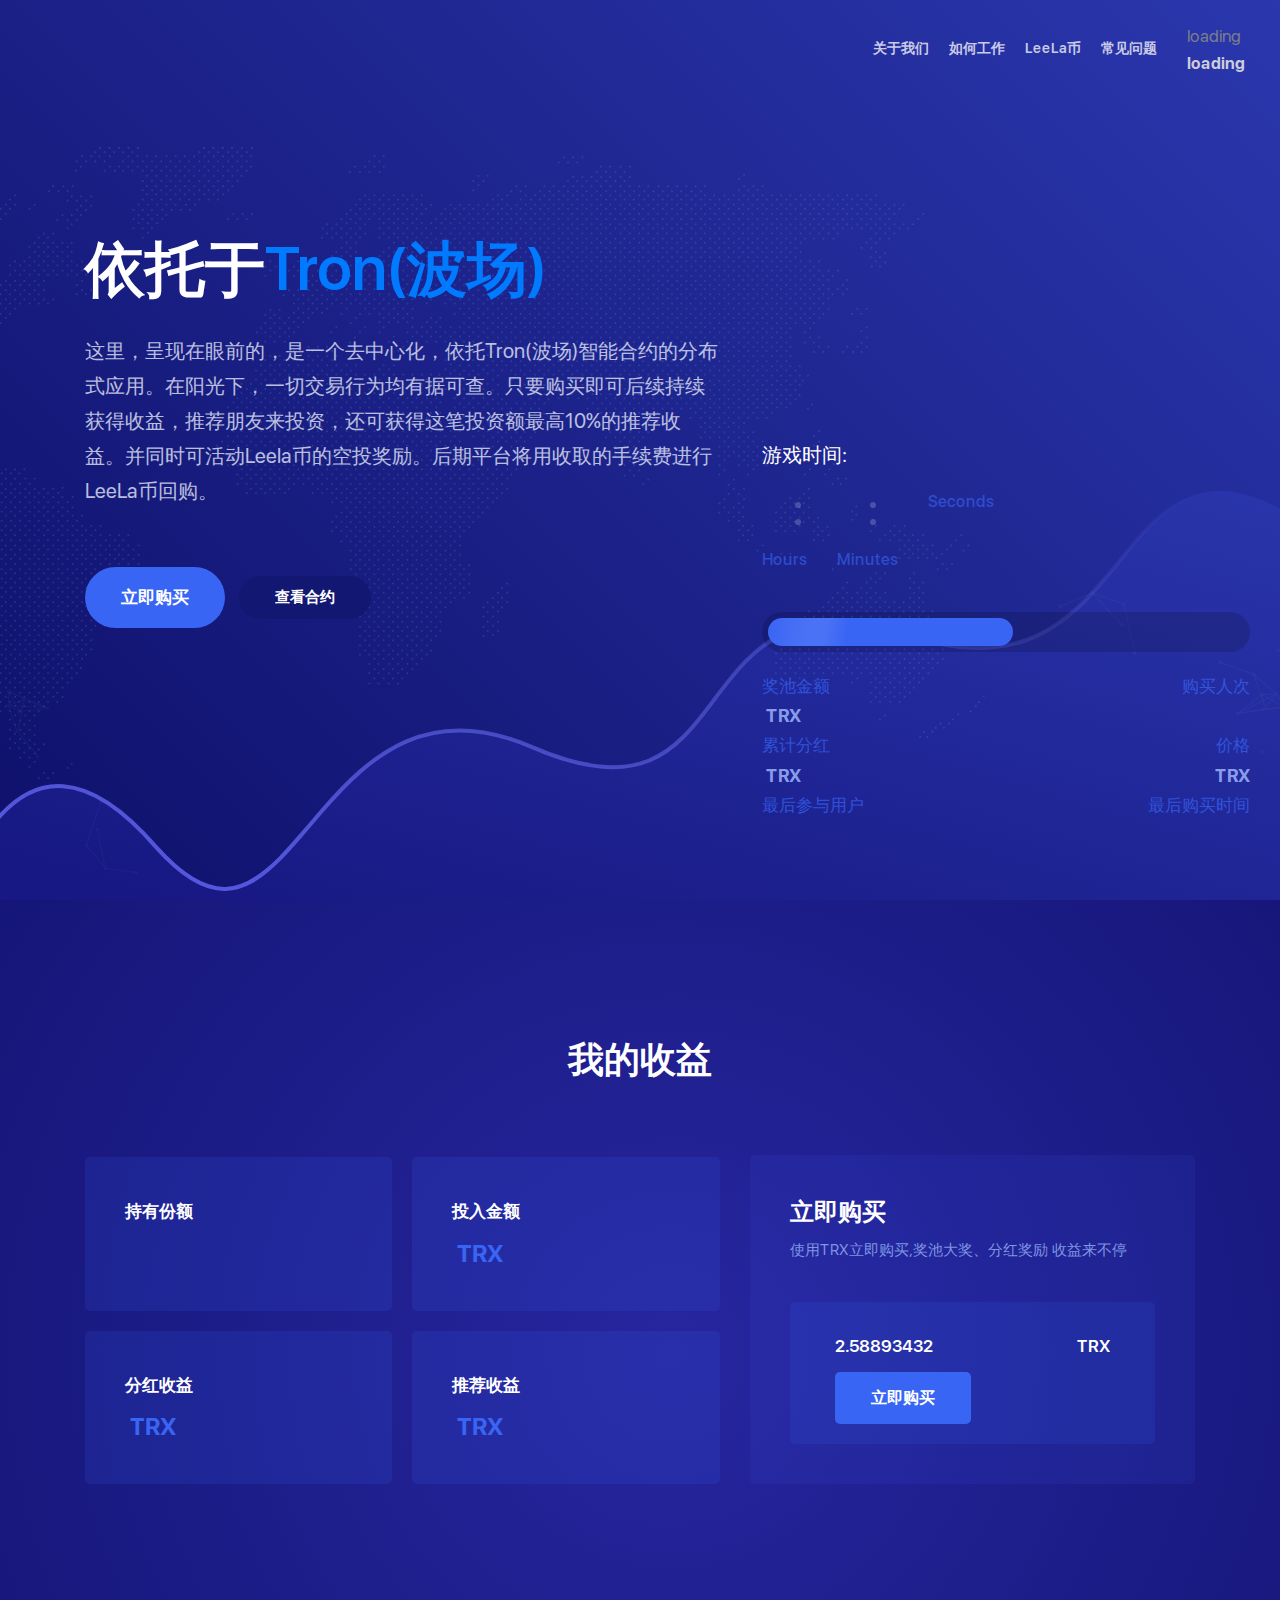
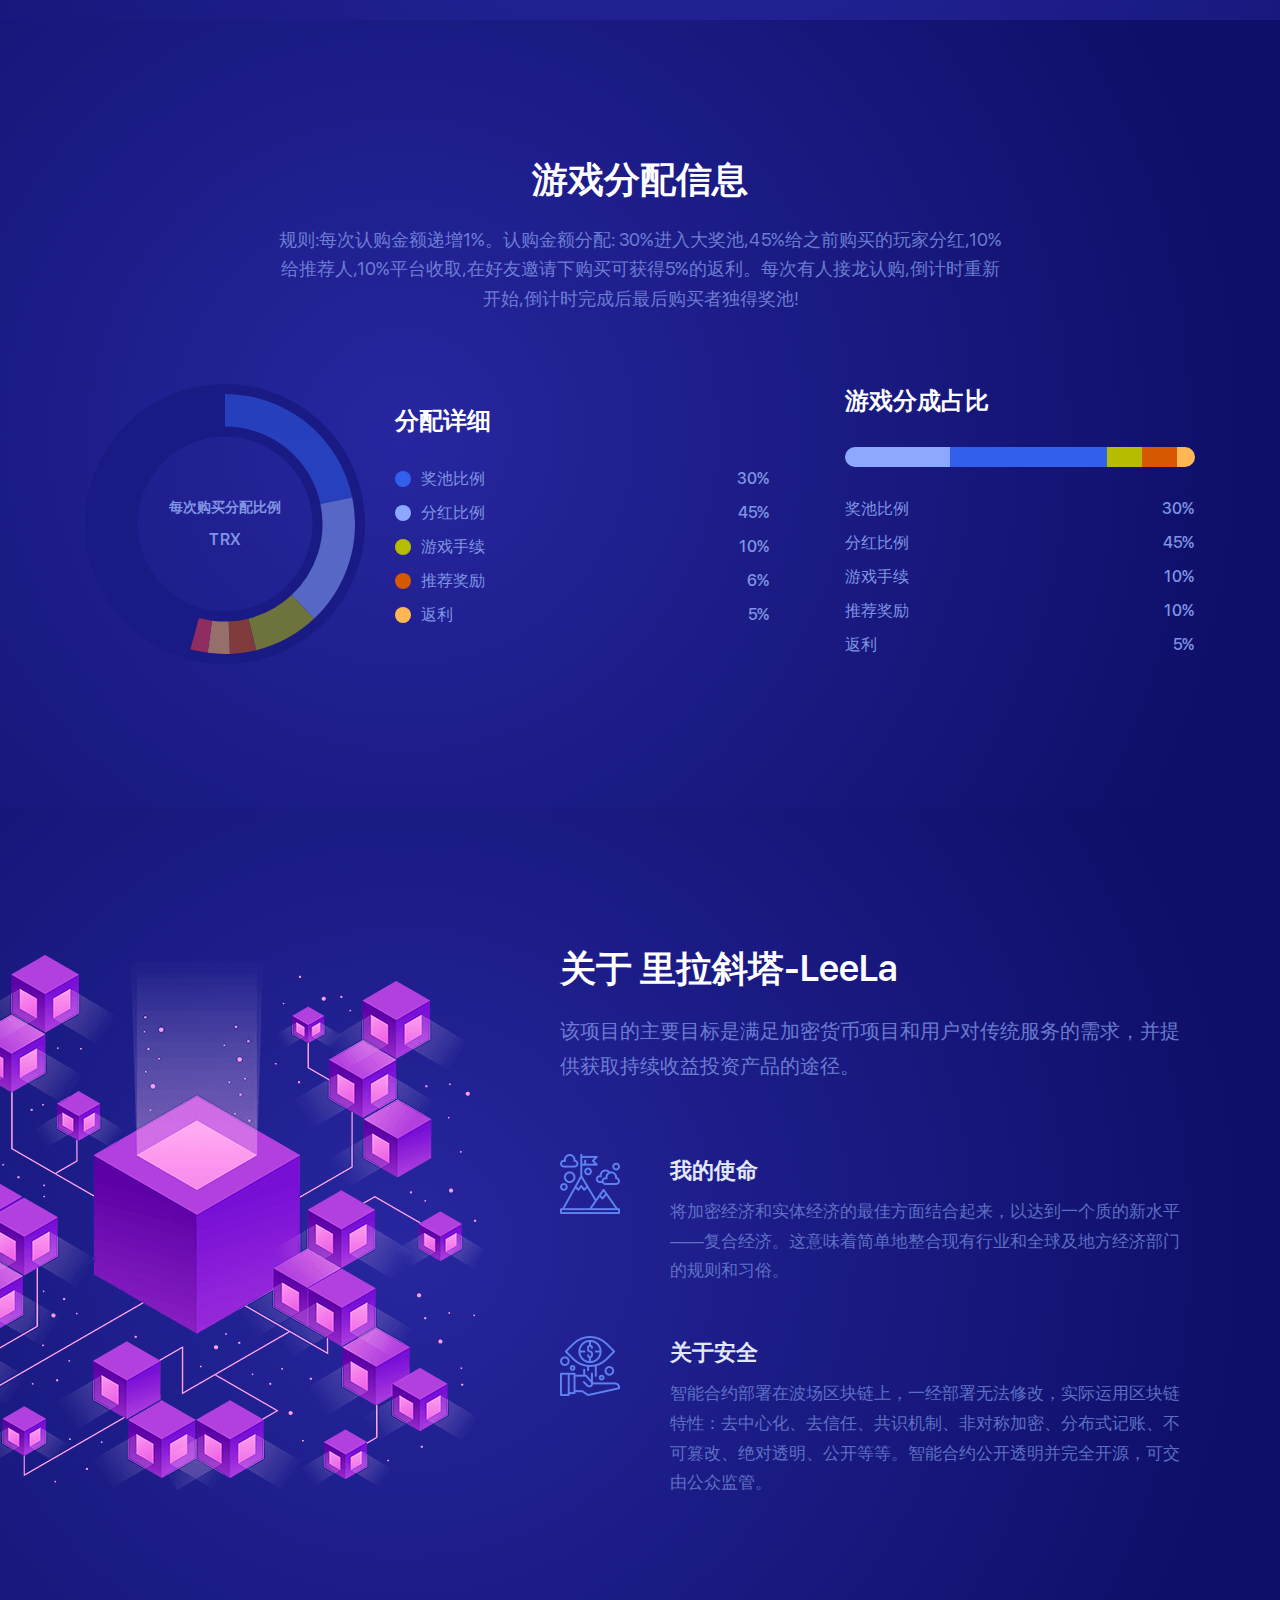
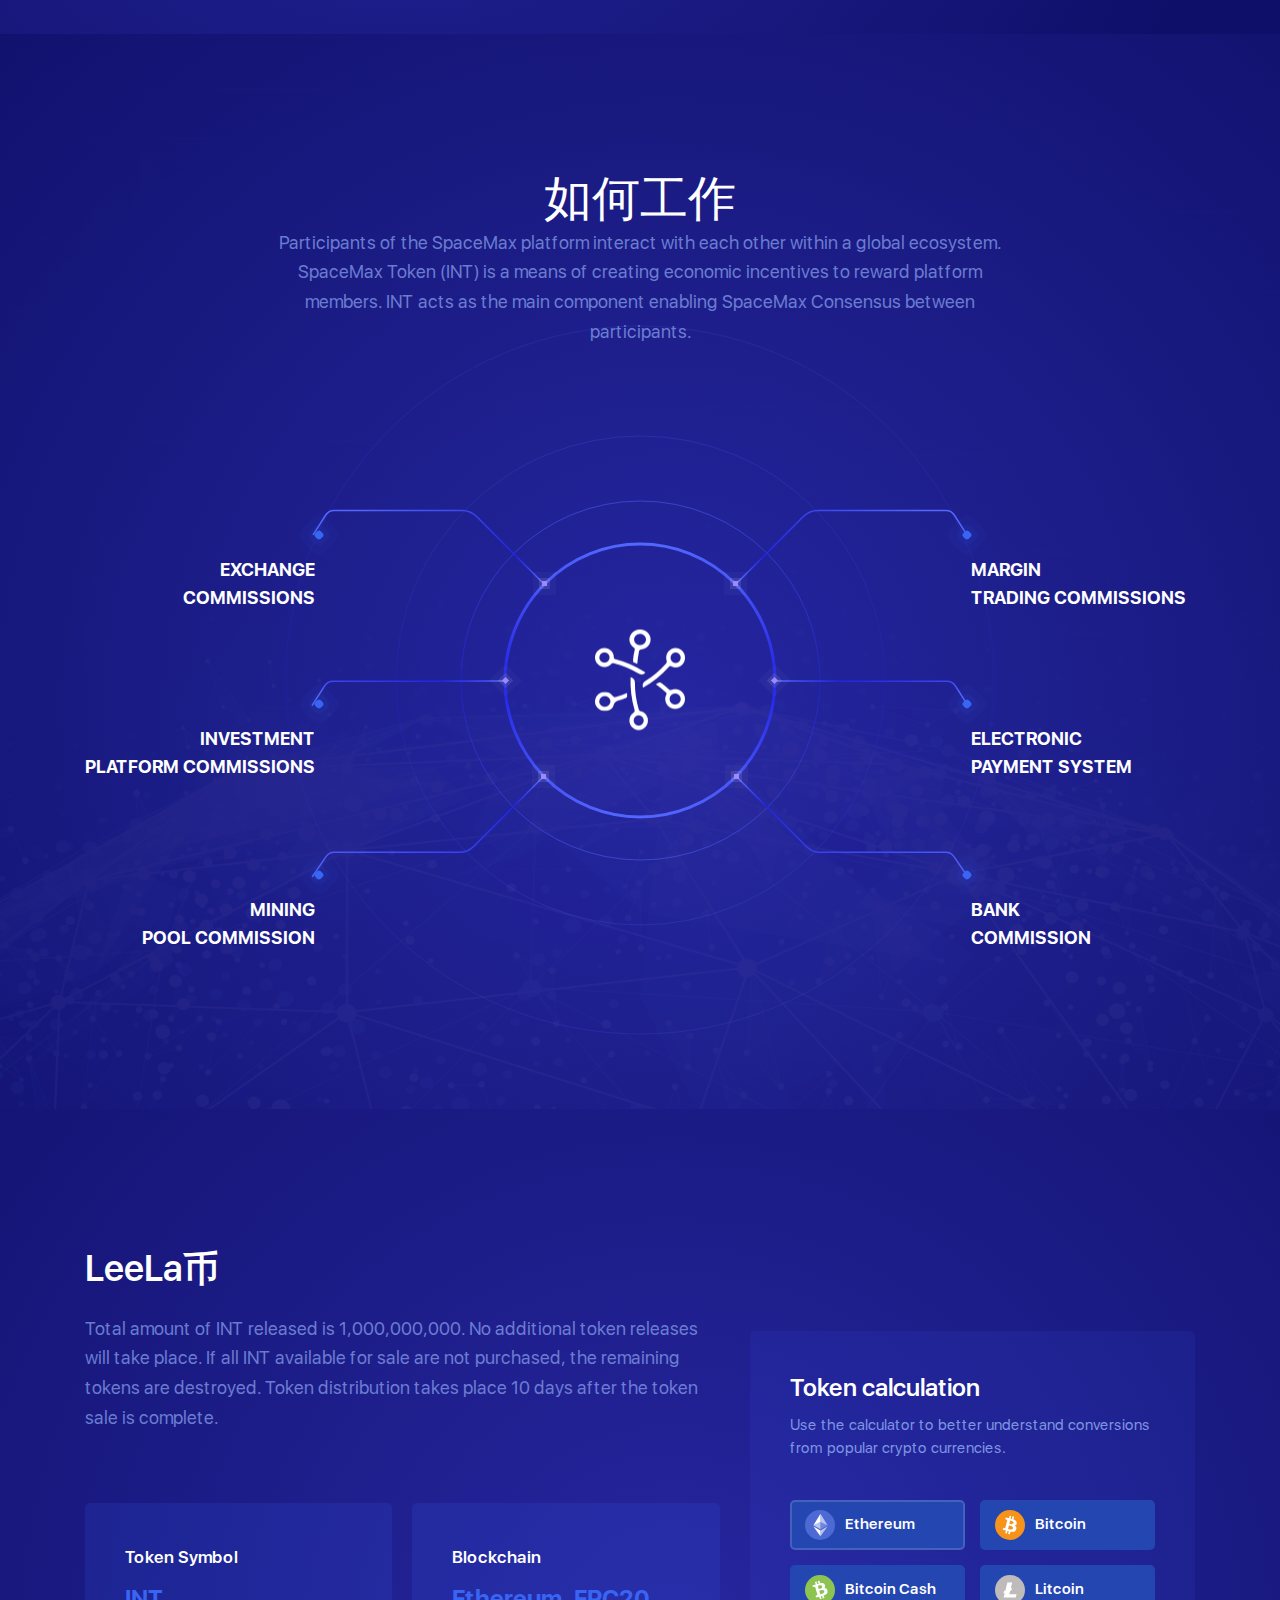
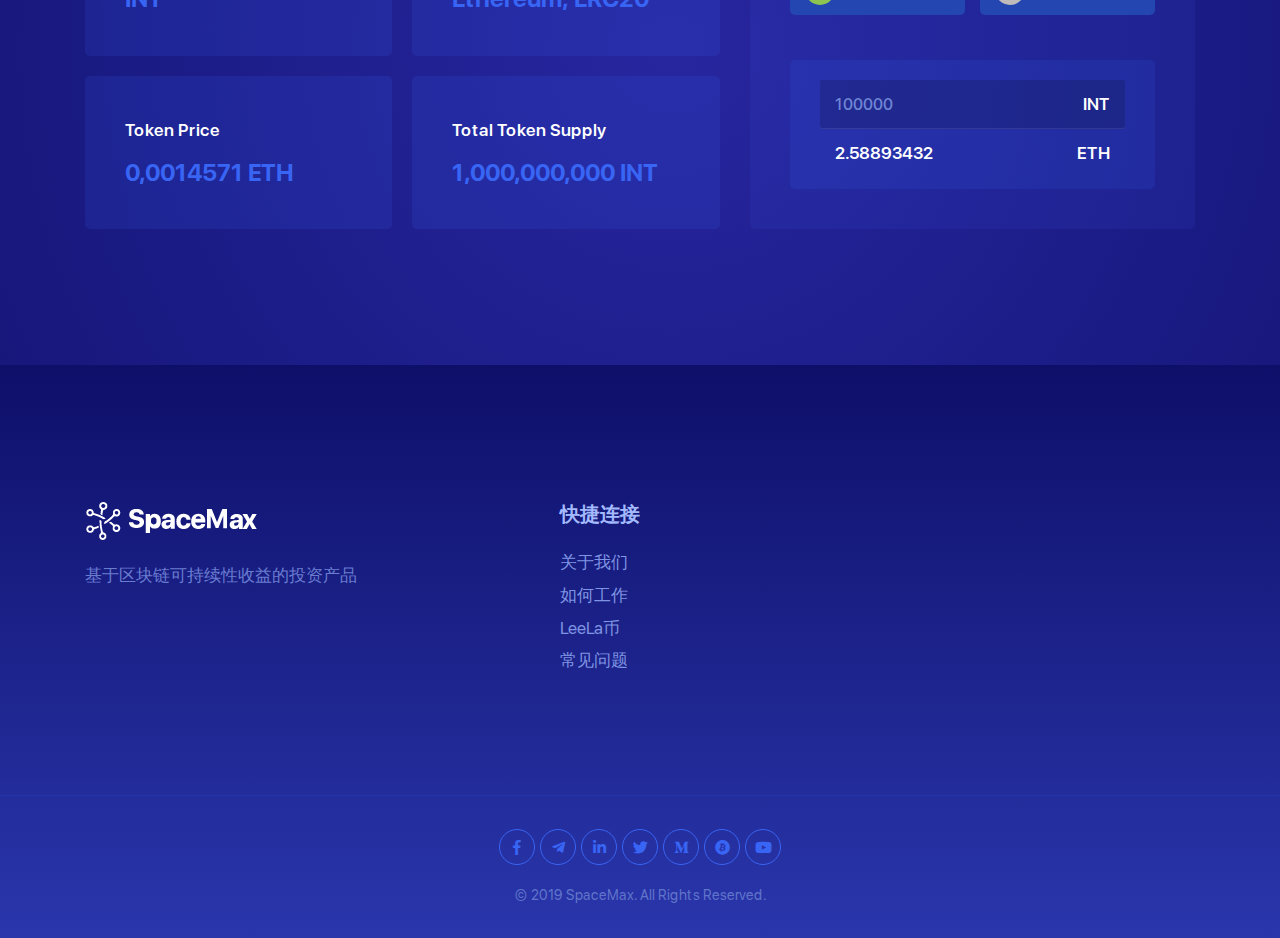
==== new/index.html @ 137aaaa9 "add new page" ====
<!DOCTYPE html>
<html lang="en">
<head>
    <meta charset="UTF-8" />
    <meta name="viewport" content="width=device-width, initial-scale=1.0" />
    <meta http-equiv="X-UA-Compatible" content="ie=edge" />
    <title>里拉斜塔 | LeeLa</title>
    <link rel="icon" type="image/png" sizes="32x32" href="favicon.png" />
    <link href="fonts/sfuidisplay.css" rel="stylesheet" />
    <link rel="stylesheet" href="css/all.css" />
    <link rel="stylesheet" href="css/plugins.min.css" />
    <link rel="stylesheet" href="css/app.css" />
    <link rel="stylesheet" href="css/custom.css" />
</head>
<body class="theme-blue" data-spy="scroll" data-target="#navbar-nav" data-animation="false" data-appearance="darkblue">
    <!--loading-->
    <div class="mask bg_4" id="loading" style="display:none;">
        <div class="loading">
            <div class="loading_bar"></div>
        </div>
    </div>
    <div class="preloader">
        <div class="wrapper">
            <div class="blobs">
                <div class="blob-center"></div>
                <div class="blob"></div>
                <div class="blob"></div>
                <div class="blob"></div>
                <div class="blob"></div>
                <div class="blob"></div>
                <div class="blob"></div>
            </div>
            <div>
                <div class="loader-canvas canvas-left"></div>
                <div class="loader-canvas canvas-right"></div>
            </div>
        </div>
    </div>
    <main class="main">
        <header class="navbar navbar-sticky sticky-bg-color--darkblue navbar-expand-lg navbar-dark">
            <div class="container-fluid position-relative">
                <a class="navbar-brand" href="index.html">
                    <!--<img class="navbar-brand__regular" src="img/leela.png" alt="brand-logo" />
                    <img class="navbar-brand__sticky" src="img/leela.png" alt="sticky brand-logo" />-->
                </a>
                <button class="navbar-toggler d-lg-none" type="button" data-toggle="navbarToggler" aria-label="Toggle navigation"> <span class="navbar-toggler-icon"></span> </button>
                <div class="navbar-inner ml-lg-auto">
                    <button class="navbar-toggler d-lg-none" type="button" data-toggle="navbarToggler" aria-label="Toggle navigation"> <span class="navbar-toggler-icon"></span> </button>
                    <nav>
                        <ul class="navbar-nav" id="navbar-nav">
                            <li class="nav-item"> <a class="nav-link" href="#about">关于我们</a> </li>
                            <li class="nav-item"> <a class="nav-link" href="#working-process">如何工作</a> </li>
                            <li class="nav-item"> <a class="nav-link" href="#token-sale-details">LeeLa币</a> </li>

                            <li class="nav-item"> <a class="nav-link" href="#faq">常见问题</a> </li>
                        </ul>
                    </nav>
                </div>
                <div class="d-flex flex-column flex-sm-row align-items-center d-sm-inline-block ml-lg-1 ml-xl-2 mr-5 mr-sm-6 m-lg-0 header_right">
                    <!--<a href="#" class="btn btn-size--md btn-border btn-border--width--2 btn-border--color--primary color--white rounded--full btn-hover--3d btn-hover--splash d-none d-sm-inline-block"> <span class="btn__text d-flex align-items-center">Join our Telegram </span> </a>
                    <a href="#" class="btn btn-size--md btn-bg--primary rounded--full btn-hover--3d btn-hover--splash"> <span class="btn__text d-flex align-items-center"> <i class="icon icon-a-add color--white pr-1 h6-font font-w--700"></i> Sign up </span> </a>-->

                    <p>loading</p>
                    <strong class="text-color--200">loading</strong>
                </div>
            </div>
        </header>
        <section class="hero hero--v6 hero--full section--darkblue bg-gradient--darkblue--1 d-flex align-items-center hidden">
            <div class="background-holder background--bottom z-index1">
                <img src="img/layout/map-1.png" alt="image" class="background-image-holder" />
            </div>
            <div class="svg-shape svg-shape-wave d-none d-lg-block">
                <svg xmlns="http://www.w3.org/2000/svg" viewbox="0 0 1920 620">
                    <defs>
                        <lineargradient id="wave-1-a" x1="91.821%" x2="8.258%" y1="-3.695%" y2="81.178%">
                            <stop offset="0%" stop-color="#2A36AC" />
                            <stop offset="100%" stop-color="#171883" />
                        </lineargradient>
                        <lineargradient id="wave-1-b" x1="90.535%" x2="10.832%" y1="4.232%" y2="85.759%">
                            <stop offset="0%" stop-color="#7679EC" stop-opacity="0" />
                            <stop offset="100%" stop-color="#5659E1" />
                        </lineargradient>
                    </defs>
                    <path class="svg-line" fill="url(#wave-1-a)" fill-rule="evenodd" stroke="url(#wave-1-b)" stroke-width="6" d="M-22.367223,829.365369 C47.8180949,725.233038 134.111268,731.437531 234.193598,847.152817 C273.353512,891.087195 307.028199,910.593177 338.265123,909.853439 C365.092805,909.218118 390.288083,894.182042 420.454093,863.630787 C429.588386,854.379841 438.997249,843.964548 451.335914,829.645952 C453.858532,826.718541 476.633091,799.992904 483.603802,791.987122 C504.948033,767.473516 522.234002,749.459356 540.435668,733.563857 C562.788651,714.043017 585.163058,699.16629 608.833467,688.824275 C664.49258,664.505837 726.433205,665.853427 799.302255,697.505792 C874.685922,730.250439 930.021659,735.252444 973.79212,717.251707 C992.450868,709.578239 1009.12469,697.759955 1025.59014,681.307946 C1038.52265,668.385995 1049.41242,655.028513 1067.90797,630.411498 C1069.06331,628.873768 1074.30586,621.882493 1075.73545,619.980561 C1094.31817,595.258063 1105.7581,581.219491 1119.4406,567.377636 C1137.08772,549.52499 1155.23692,536.056623 1175.64738,526.508862 C1223.79391,503.986512 1284.04516,503.894195 1364.18517,530.10651 C1441.86592,555.514446 1503.30729,554.203957 1555.08071,530.306348 C1577.09537,520.14481 1597.32891,505.962764 1617.26372,487.437577 C1633.34022,472.497869 1648.09715,456.026992 1667.76056,431.934359 C1670.72185,428.306027 1689.78833,404.658967 1695.30396,397.965487 C1712.53689,377.052492 1725.79585,362.613652 1739.58866,350.465124 C1756.33384,335.716199 1772.9761,325.393365 1790.81046,319.319361 C1831.54878,305.444757 1878.51106,314.004559 1937.4923,348.861006 C2123.16473,458.588806 2144.25888,666.20199 2001.45303,970.525832 L2000.65244,972.231901 L-125.452084,994.056123 L-22.422471,829.450405 L-22.367223,829.365369 Z" transform="translate(0 -310)" />
                </svg>
            </div>
            <div class="container">
                <div class="row">
                    <div class="col-12 col-md-10 col-lg-8 col-xl-7 mx-auto mx-lg-0 mb-3 mt-8 mt-lg-0 text-center text-lg-left z-index2">
                        <div class="hero-content">
                            <h1 class="hero__title font-w--600 mb-2 mb-lg-3">依托于<a href="https://tron.network/" target="_blank">Tron(波场)</a> </h1>
                            <p class="hero__description text-color--200 font-size--20 opacity--80 mb-3 mb-lg-5 mb-md-6">这里，呈现在眼前的，是一个去中心化，依托Tron(波场)智能合约的分布式应用。在阳光下，一切交易行为均有据可查。只要购买即可后续持续获得收益，推荐朋友来投资，还可获得这笔投资额最高10%的推荐收益。并同时可活动Leela币的空投奖励。后期平台将用收取的手续费进行LeeLa币回购。</p>
                            <div class="button-group d-flex flex-row flex-sm-row align-items-center d-sm-inline-block">
                                <a href="#" class="btn buy_now btn-bg--primary rounded--full btn-hover--3d btn-hover--splash"> <span class="btn__text">立即购买</span> </a>
                                <a href="#" target="_blank" class="btn view_contract btn-bg--darkblue rounded--full btn-hover--3d btn-hover--splash btn-size--sm"> <span class="btn__text">查看合约</span> </a>
                            </div>
                        </div>
                    </div>

                    <div class="col-xl-5 col-lg-7 position-relative pos-abs-xl-bottom-right z-index1 col-12 pb-md-5 pr-3 text-left">
                        <div class="ico-progress ico-progress--v1">
                            <div class="text-center text-lg-left">
                                <span class="font-size--20 color--white mb-1" id="game_name">游戏时间:</span>
                                <ul class="countdown d-flex mb-4 justify-content-center justify-content-lg-start text-left" id="date" data-date="1622016350000">
                                    <!--<li class="d-flex flex-column mr-2 mr-sm-3"> <span class="countdown__count h2-font font-w--500 mb-1" id="days"></span> <span class="color--primary font-w--500 opacity--60">Days</span> </li>-->
                                    <li class="d-flex flex-column mr-2 mr-sm-3"> <span class="countdown__count h2-font font-w--500 mb-1" id="hours"></span> <span class="color--primary font-w--500 opacity--60">Hours</span> </li>
                                    <li class="d-flex flex-column mr-2 mr-sm-3"> <span class="countdown__count h2-font font-w--500 mb-1" id="minutes"></span> <span class="color--primary font-w--500 opacity--60">Minutes</span> </li>
                                    <li class="d-flex flex-column"> <span class="countdown__count h2-font font-w--500 mb-1" id="seconds"></span> <span class="color--primary font-w--500 opacity--60">Seconds</span> </li>
                                </ul>
                            </div>
                            <div class="ico-progress-bar rounded--full d-flex align-items-center mb-2">
                                <div class="ico-progress-bar__inner rounded--full bg-color--primary jsElement" id="date_progress" data-progress-horizon="50.22"></div>
                            </div>

                            <div class="d-flex justify-content-between">
                                <div class="ico-progress__text">
                                    <span class="body-font color--primary opacity--70 font-w--500">奖池金额</span>
                                    <p class="text-color--300 h6-font font-w--700"><span id="prize_value"></span> TRX</p>
                                </div>
                                <div class="ico-progress__text text-right">
                                    <span class="body-font color--primary opacity--70 font-w--500">购买人次</span>
                                    <p class="text-color--300 h6-font font-w--700"><span id="join_member"></span></p>
                                </div>

                            </div>
                            <div class="d-flex justify-content-between">
                                <div class="ico-progress__text">
                                    <span class="body-font color--primary opacity--70 font-w--500">累计分红</span>
                                    <p class="text-color--300 h6-font font-w--700"><span id="total_bonus"></span> TRX</p>
                                </div>
                                <div class="ico-progress__text text-right">
                                    <span class="body-font color--primary opacity--70 font-w--500">价格</span>
                                    <p class="text-color--300 h6-font font-w--700"><span class="btn_price"></span>TRX</p>
                                </div>

                            </div>
                            <div class="d-flex justify-content-between">
                                <div class="ico-progress__text">
                                    <span class="body-font color--primary opacity--70 font-w--500">最后参与用户</span>
                                    <p class="text-color--300 h6-font font-w--700"><span id="last_user"></span></p>
                                </div>
                                <div class="ico-progress__text text-right">
                                    <span class="body-font color--primary opacity--70 font-w--500">最后购买时间</span>
                                    <p class="text-color--300 h6-font font-w--700"><span id="last_time"></span></p>
                                </div>
                            </div>
                        </div>
                    </div>
                    <div class="col-12 col-md-1 pos-abs-md-vertical-center pos-right text-center  mr-md-3 mr-xl-2 z-index1" style="display:none;">
                        <!--<ul class="icon-group icon-group--vertical rounded--full justify-content-center mb-3 mb-md-10">
                            <li><a href="#" class="color--primary"><i class="fab fa-facebook-f"></i></a></li>
                            <li><a href="#" class="color--primary"><i class="fab fa-telegram-plane"></i></a></li>
                            <li><a href="#" class="color--primary"><i class="fab fa-linkedin-in"></i></a></li>
                            <li><a href="#" class="color--primary"><i class="fab fa-twitter"></i></a></li>
                            <li><a href="#" class="color--primary"><i class="fab fa-medium-m"></i></a></li>
                            <li><a href="#" class="color--primary"><i class="fab fa-bitcoin"></i></a></li>
                            <li><a href="#" class="color--primary"><i class="fab fa-youtube"></i></a></li>
                        </ul>-->
                        <h6><a href="#"></a></h6>
                    </div>
                </div>
            </div>
        </section>
        <!--我的信息-->

        <section class="space token-sale-details token-sale-details--v1 section--darkblue bg-gradient--darkblue--3" id="token-sale-details">
            <div class="container">
                <div class="row">
                    <div class="col-12 col-sm-10 col-md-8 mx-auto">
                        <div class="text-center mb-5 mb-lg-7 reveal">
                            <h2 class="h3-font font-w--600 mb-2">我的收益</h2>

                        </div>
                    </div>
                </div>
                <div class="row align-items-end">
                    <div class="col-12 col-lg-6 col-xl-7 mx-auto mx-md-0 remove-space--bottom">

                        <div class="d-flex flex-row mb-2 reveal">
                            <div class="card bg-color--blue-opacity--15 border--none p-2 p-md-4 mr-2 w-100">
                                <span class="body-font font-w--600 mb-1">持有份额</span>
                                <span class="color--primary h4-font font-w--700"><span id="user_have_count"></span></span>
                            </div>
                            <div class="card bg-color--blue-opacity--15 border--none p-2 p-md-4 w-100">
                                <span class="body-font font-w--600 mb-1">投入金额</span>
                                <span class="color--primary h4-font font-w--700"><span id="user_income_value"></span> TRX</span>
                            </div>
                        </div>
                        <div class="d-flex flex-row mb-2 reveal">
                            <div class="card bg-color--blue-opacity--15 border--none p-2 p-md-4 mr-2 w-100">
                                <span class="body-font font-w--600 mb-1">分红收益</span>
                                <span class="color--primary h4-font font-w--700"><span id="user_investment_value"></span> TRX</span>
                            </div>
                            <div class="card bg-color--blue-opacity--15 border--none p-2 p-md-4 w-100">
                                <span class="body-font font-w--600 mb-1">推荐收益</span>
                                <span class="color--primary h4-font font-w--700"><span id="user_recommend_value"></span> TRX</span>
                            </div>
                        </div>

                    </div>

                    <div class="col-12 col-lg-6 col-xl-5 mt-2 mt-lg-0">
                        <div class="token-calculator bg-color--blue-opacity--10 rounded--05 p-2 p-md-4 reveal">
                            <div class="mb-4">
                                <h3 class="h4-font font-w--600 mb-1">立即购买 </h3>
                                <span class="text-color--400 font-size--15">使用TRX立即购买,奖池大奖、分红奖励 收益来不停</span>
                            </div>

                            <div class="token-calculator-fields bg-color--blue-opacity--15 rounded--05 mt-3">

                                <div class="input-field-row pb-0">
                                    <input type="number" readonly="" value="2.58893432" class="currency-input body-font font-w--600 btn_price" />
                                    <span class="currency-name currency-name--target body-font font-w--600 text-uppercase">TRX</span>
                                </div>
                                <div class="input-field-row pb-0">
                                    <!-- Button BG Primary -->
                                    <a href="#" class="btn btn-bg--primary btn-size--md mr-1 buy_now"><span class="btn__text">立即购买</span></a>
                                </div>

                            </div>
                        </div>
                    </div>
                </div>
            </div>
        </section>
        <!--分配-->
        <section class="space token-saleinfo token-saleinfo--v1 section--darkblue bg-gradient--darkblue--2">
            <div class="container">
                <div class="row">
                    <div class="col-12 col-sm-10 col-md-8 mx-auto">
                        <div class="text-center mb-5 mb-lg-7 reveal">
                            <h2 class="h3-font font-w--600 mb-2">游戏分配信息</h2>
                            <p class="h6-font">规则:每次认购金额递增1%。认购金额分配: 30%进入大奖池,45%给之前购买的玩家分红,10%给推荐人,10%平台收取,在好友邀请下购买可获得5%的返利。每次有人接龙认购,倒计时重新开始,倒计时完成后最后购买者独得奖池!</p>
                        </div>
                    </div>
                </div>
                <div class="row">
                    <div class="col-12 col-lg-8 pr-lg-6 mb-4 mb-lg-0">
                        <div class="token-saleinfo-dist d-md-flex align-items-md-center reveal">
                            <div id="pie-chart--v1" class="pie-chart--flat position-relative mx-auto mr-md-3 mb-3 mb-md-0">
                                <div class="text-center d-flex flex-column pos-abs-center">
                                    <span class="text-color--400 font-size--14 font-w--600 mb-1">每次购买分配比例</span>
                                    <!--<span class="text-color--400 font-w--600 mb-1">购买金额</span>-->
                                    <span class="text-color--400 font-w--600">TRX</span>
                                </div>
                            </div>
                            <div class="content dist-content">
                                <h3 class="h4-font font-w--600 mb-3">分配详细</h3>
                                <ul class="content-list list-unstyled remove-space--bottom">
                                    <li class="font-w--500 d-flex align-items-center justify-content-between mb-1">
                                        <div class="d-flex align-items-center">
                                            <span class="oval--md mr-1 jsElement" data-bg-color="#3260ED"></span>
                                            <span class="content-list__name text-color--400">奖池比例</span>
                                        </div> <span class="content-list__value text-color--400">30%</span>
                                    </li>
                                    <li class="font-w--500 d-flex align-items-center justify-content-between mb-1">
                                        <div class="d-flex align-items-center">
                                            <span class="oval--md mr-1 jsElement" data-bg-color="#8CA8FF"></span>
                                            <span class="content-list__name text-color--400">分红比例</span>
                                        </div> <span class="content-list__value text-color--400">45%</span>
                                    </li>
                                    <li class="font-w--500 d-flex align-items-center justify-content-between mb-1">
                                        <div class="d-flex align-items-center">
                                            <span class="oval--md mr-1 jsElement" data-bg-color="#B6BD00"></span>
                                            <span class="content-list__name text-color--400">游戏手续</span>
                                        </div> <span class="content-list__value text-color--400">10%</span>
                                    </li>
                                    <li class="font-w--500 d-flex align-items-center justify-content-between mb-1">
                                        <div class="d-flex align-items-center">
                                            <span class="oval--md mr-1 jsElement" data-bg-color="#D65800"></span>
                                            <span class="content-list__name text-color--400">推荐奖励</span>
                                        </div> <span class="content-list__value text-color--400">6%</span>
                                    </li>
                                    <li class="font-w--500 d-flex align-items-center justify-content-between mb-1">
                                        <div class="d-flex align-items-center">
                                            <span class="oval--md mr-1 jsElement" data-bg-color="#FFB755"></span>
                                            <span class="content-list__name text-color--400">返利</span>
                                        </div> <span class="content-list__value text-color--400">5%</span>
                                    </li>
                                </ul>


                            </div>
                        </div>
                    </div>
                    <div class="col-12 col-lg-4 ml-auto">
                        <div class="content allocation-content reveal">
                            <h3 class="h4-font font-w--600 mb-3">游戏分成占比 </h3>
                            <div class="allocation-bar-wrapper bar-chart--v1 position-relative d-flex mb-3">
                                <div class="bar-portion jsElement" data-bg-color="#8ca8ff" data-progress-horizon="30">
                                    <span data-tooltip="">奖池比例 30%</span>
                                </div>
                                <div class="bar-portion jsElement" data-bg-color="#3260ed" data-progress-horizon="45">
                                    <span data-tooltip="">分红比例 45%</span>
                                </div>
                                <div class="bar-portion jsElement" data-bg-color="#b6bd00" data-progress-horizon="10">
                                    <span data-tooltip="">游戏手续 10%</span>
                                </div>
                                <div class="bar-portion jsElement" data-bg-color="#d65800" data-progress-horizon="10">
                                    <span data-tooltip="">推荐奖励 10%</span>
                                </div>
                                <div class="bar-portion jsElement" data-bg-color="#ffb755" data-progress-horizon="5">
                                    <span data-tooltip="">返利 5%</span>
                                </div>
                            </div>
                            <ul class="content-list list-unstyled remove-space--bottom">
                                <li class="font-w--500 d-flex align-items-center justify-content-between mb-1">
                                    <div class="d-flex align-items-center">
                                        <span class="content-list__name text-color--400">奖池比例</span>
                                    </div> <span class="content-list__value text-color--400">30%</span>
                                </li>
                                <li class="font-w--500 d-flex align-items-center justify-content-between mb-1">
                                    <div class="d-flex align-items-center">
                                        <span class="content-list__name text-color--400">分红比例</span>
                                    </div> <span class="content-list__value text-color--400">45%</span>
                                </li>
                                <li class="font-w--500 d-flex align-items-center justify-content-between mb-1">
                                    <div class="d-flex align-items-center">
                                        <span class="content-list__name text-color--400">游戏手续</span>
                                    </div> <span class="content-list__value text-color--400">10%</span>
                                </li>
                                <li class="font-w--500 d-flex align-items-center justify-content-between mb-1">
                                    <div class="d-flex align-items-center">
                                        <span class="content-list__name text-color--400">推荐奖励</span>
                                    </div> <span class="content-list__value text-color--400">10%</span>
                                </li>
                                <li class="font-w--500 d-flex align-items-center justify-content-between mb-1">
                                    <div class="d-flex align-items-center">
                                        <span class="content-list__name text-color--400">返利</span>
                                    </div> <span class="content-list__value text-color--400">5%</span>
                                </li>
                            </ul>
                        </div>
                    </div>
                </div>
            </div>
        </section>
        <!--关于我们-->
        <section class="space about about--v1 section--darkblue bg-gradient--darkblue--2" id="about">
            <div class="container">
                <div class="row align-items-center">
                    <div class="col-12 col-lg-5 mb-6 mb-lg-0">
                        <picture class="about__image">
                            <img src="img/illustration-01.png" alt="illustration" />
                        </picture>
                    </div>
                    <div class="col-12 col-lg-7 remove-space--bottom">
                        <div class="mb-5 mb-lg-7 text-center text-lg-left reveal">
                            <h2 class="h3-font font-w--600 mb-2">关于 里拉斜塔-LeeLa</h2>
                            <p class="font-size--20">该项目的主要目标是满足加密货币项目和用户对传统服务的需求，并提供获取持续收益投资产品的途径。</p>
                        </div>
                        <div class="d-md-flex mb-4 mb-lg-5 text-center text-md-left reveal">
                            <span class="mb-3 mb-lg-0 mr-md-5"> <img src="img/icon-mission.png" alt="icon" /> </span>
                            <div>
                                <h3 class="h5-font font-w--600 text-color--200 mb-1">我的使命</h3>
                                <p class="text-color--500">将加密经济和实体经济的最佳方面结合起来，以达到一个质的新水平——复合经济。这意味着简单地整合现有行业和全球及地方经济部门的规则和习俗。</p>
                            </div>
                        </div>
                        <div class="d-md-flex mb-4 mb-lg-5 text-center text-md-left reveal">
                            <span class="mb-3 mb-lg-0 mr-md-5"> <img src="img/icon-vision.png" alt="icon" /> </span>
                            <div>
                                <h3 class="h5-font font-w--600 text-color--200 mb-1">关于安全</h3>
                                <p class="text-color--500">智能合约部署在波场区块链上，一经部署无法修改，实际运用区块链特性：去中心化、去信任、共识机制、非对称加密、分布式记账、不可篡改、绝对透明、公开等等。智能合约公开透明并完全开源，可交由公众监管。</p>
                            </div>
                        </div>
                        <!--<div class="d-md-flex mb-4 mb-lg-5 text-center text-md-left reveal">
                            <span class="mb-3 mb-lg-0 mr-md-5"> <img src="img/icon-background.png" alt="icon" /> </span>
                            <div>
                                <h3 class="h5-font font-w--600 text-color--200 mb-1">Our Background</h3>
                                <p class="text-color--500">IcoNijna brings together best aspects of crypto- and real economy in order to get to a qualitatively new level - composite economy. This means a simple integration of rules and customs of existing industries and segments of global and local economies.</p>
                            </div>
                        </div>-->
                    </div>
                </div>
            </div>
        </section>
        <!--如何工作-->
        <section class="space--top space--bottom--2 section--darkblue process process--v1 bg-gradient--darkblue--3" id="working-process">
            <div class="background-holder background--bottom background--cover opacity--03">
                <img src="img/layout/image-globe.png" alt="image" class="background-image-holder" />
            </div>
            <div class="container">
                <div class="row">
                    <div class="col-12 col-sm-10 col-md-8 mx-auto">
                        <div class="text-center mb-5 reveal">
                            <h2>如何工作</h2>
                            <p class="h6-font">Participants of the SpaceMax platform interact with each other within a global ecosystem. SpaceMax Token (INT) is a means of creating economic incentives to reward platform members. INT acts as the main component enabling SpaceMax Consensus between participants.</p>
                        </div>
                    </div>
                </div>
                <div class="row">
                    <div class="col-12 text-center">
                        <div class="position-relative mt-xl-10 reveal">
                            <div class="pos-abs-center d-none d-lg-block">
                                <img src="img/layout/process.svg" alt="process" class="svg process__circle d-inline-block" />
                                <img src="img/brand-logo-icon.png" alt="brand-logo" class="pos-abs-center" />
                            </div>
                            <div class="d-sm-flex justify-content-between ml-6 ml-sm-0">
                                <div class="options options--left text-left mb-3 mb-sm-0 remove-space--bottom">
                                    <div class="option mb-3 mb-sm-10">
                                        <h3 class="h6-font text-sm-right text-uppercase font-w--700">Exchange <br />commissions</h3>
                                        <span class="decor"></span>
                                    </div>
                                    <div class="option mb-3 mb-sm-10">
                                        <h3 class="h6-font text-sm-right text-uppercase font-w--700">Investment <br />platform commissions</h3>
                                        <span class="decor"></span>
                                    </div>
                                    <div class="option mb-3 mb-sm-10">
                                        <h3 class="h6-font text-sm-right text-uppercase font-w--700">Mining <br />pool commission</h3>
                                        <span class="decor"></span>
                                    </div>
                                </div>
                                <div class="process__circle--mobile position-relative d-none d-sm-flex d-lg-none align-items-center">
                                    <span class="mobile-logo"> <img src="img/brand-logo-icon.png" alt="brand-logo" class="pos-abs-center" /> </span>
                                </div>
                                <div class="d-flex justify-content-between">
                                    <div class="options options--right text-right text-left remove-space--bottom">
                                        <div class="option mb-3 mb-sm-10">
                                            <h3 class="h6-font text-left text-uppercase font-w--700">Margin <br />trading commissions</h3>
                                            <span class="decor"></span>
                                        </div>
                                        <div class="option mb-3 mb-sm-10">
                                            <h3 class="h6-font text-left text-uppercase font-w--700">Electronic<br />payment system</h3>
                                            <span class="decor"></span>
                                        </div>
                                        <div class="option mb-3 mb-sm-10">
                                            <h3 class="h6-font text-left text-uppercase font-w--700">Bank <br />commission</h3>
                                            <span class="decor"></span>
                                        </div>
                                    </div>
                                </div>
                            </div>
                        </div>
                    </div>
                </div>
            </div>
        </section>
        <!--LeeLa币介绍-->
        <section class="space token-sale-details token-sale-details--v1 section--darkblue bg-gradient--darkblue--3" id="token-sale-details">
            <div class="container">
                <div class="row align-items-end">
                    <div class="col-12 col-lg-6 col-xl-7 mx-auto mx-md-0 remove-space--bottom">
                        <div class="mb-5 mb-lg-7 text-center text-md-left reveal">
                            <h2 class="h3-font font-w--600 mb-2">LeeLa币</h2>
                            <p class="h6-font">Total amount of INT released is 1,000,000,000. No additional token releases will take place. If all INT available for sale are not purchased, the remaining tokens are destroyed. Token distribution takes place 10 days after the token sale is complete.</p>
                        </div>
                        <div class="d-flex flex-row mb-2 reveal">
                            <div class="card bg-color--blue-opacity--15 border--none p-2 p-md-4 mr-2 w-100">
                                <span class="body-font font-w--600 mb-1">Token Symbol</span>
                                <span class="color--primary h4-font font-w--700">INT</span>
                            </div>
                            <div class="card bg-color--blue-opacity--15 border--none p-2 p-md-4 w-100">
                                <span class="body-font font-w--600 mb-1">Blockchain</span>
                                <span class="color--primary h4-font font-w--700">Ethereum, ERC20</span>
                            </div>
                        </div>
                        <div class="d-flex flex-row mb-2 reveal">
                            <div class="card bg-color--blue-opacity--15 border--none p-2 p-md-4 mr-2 w-100">
                                <span class="body-font font-w--600 mb-1">Token Price</span>
                                <span class="color--primary h4-font font-w--700">0,0014571 ETH</span>
                            </div>
                            <div class="card bg-color--blue-opacity--15 border--none p-2 p-md-4 w-100">
                                <span class="body-font font-w--600 mb-1">Total Token Supply</span>
                                <span class="color--primary h4-font font-w--700">1,000,000,000 INT</span>
                            </div>
                        </div>
                    </div>
                    <div class="col-12 col-lg-6 col-xl-5 mt-2 mt-lg-0">
                        <div class="token-calculator bg-color--blue-opacity--10 rounded--05 p-2 p-md-4 reveal">
                            <div class="mb-4">
                                <h3 class="h4-font font-w--600 mb-1">Token calculation </h3>
                                <span class="text-color--400 font-size--15">Use the calculator to better understand conversions from popular crypto currencies.</span>
                            </div>
                            <div class="d-flex align-items-center flex-wrap">
                                <button class="token-calculator__coin token-calculator__coin--is-active d-flex align-items-center rounded--05"> <img src="img/icon-eth.svg" alt="coin-icon" class="svg" /> <span class="coin-name font-w--600 color--white ml-1" data-coin="eth">Ethereum</span> </button>
                                <button class="token-calculator__coin d-flex align-items-center rounded--05"> <img src="img/icon-btc.svg" alt="coin-icon" class="svg" /> <span class="coin-name font-w--600 color--white ml-1" data-coin="btc">Bitcoin</span> </button>
                                <button class="token-calculator__coin d-flex align-items-center rounded--05"> <img src="img/icon-bch.svg" alt="coin-icon" class="svg" /> <span class="coin-name font-w--600 color--white ml-1" data-coin="bch">Bitcoin Cash</span> </button>
                                <button class="token-calculator__coin d-flex align-items-center rounded--05"> <img src="img/icon-ltc.svg" alt="coin-icon" class="svg" /> <span class="coin-name font-w--600 color--white ml-1" data-coin="ltc">Litcoin</span> </button>
                            </div>
                            <div class="token-calculator-fields bg-color--blue-opacity--15 rounded--05 mt-3">
                                <div class="input-field-row input-field-row--src">
                                    <input type="number" value="" placeholder="100000" class="currency-input--src body-font font-w--600" />
                                    <span class="currency-name body-font font-w--600 text-uppercase">INT</span>
                                </div>
                                <div class="input-field-row pb-0">
                                    <input type="number" readonly="" value="2.58893432" class="currency-input body-font font-w--600" />
                                    <span class="currency-name currency-name--target body-font font-w--600 text-uppercase">ETH</span>
                                </div>
                            </div>
                        </div>
                    </div>
                </div>

            </div>
        </section>





        <footer class="footer section--darkblue bg-gradient--darkblue--6">
            <div class="space--top pb-6 pb-lg-10 border--bottom">
                <div class="container">
                    <div class="row">
                        <div class="col-12 col-md-9 col-lg-5 pr-lg-7 mb-4 mb-lg-0">
                            <span class="mb-2"> <img src="img/brand-logo-white.png" alt="brand-logo" /> </span>
                            <p>基于区块链可持续性收益的投资产品</p>
                        </div>
                        <div class="col-6 col-md-4 col-lg-2 mb-1 mb-lg-0">
                            <h3 class="font-size--20 text-color--300 mb-2 font-w--700">快捷连接</h3>
                            <ul class="list-unstyled">
                                <li><a href="#about" class="text-color--400 body-font">关于我们</a></li>
                                <li><a href="#working-process" class="text-color--400 body-font">如何工作</a></li>
                                <li><a href="#token-sale-details" class="text-color--400 body-font">LeeLa币</a></li>
                                <li><a href="##faq" class="text-color--400 body-font">常见问题</a></li>
                               
                            </ul>
                        </div>
                    
                      
                    </div>
                </div>
            </div>
            <div class="py-3">
                <div class="container">
                    <div class="row">
                        <div class="col text-center">
                            <ul class="icon-group icon-rounded icon-rounded-color--primary justify-content-center">
                                <li><a href="#" class="color--primary"><i class="fab fa-facebook-f"></i></a></li>
                                <li><a href="#" class="color--primary"><i class="fab fa-telegram-plane"></i></a></li>
                                <li><a href="#" class="color--primary"><i class="fab fa-linkedin-in"></i></a></li>
                                <li><a href="#" class="color--primary"><i class="fab fa-twitter"></i></a></li>
                                <li><a href="#" class="color--primary"><i class="fab fa-medium-m"></i></a></li>
                                <li><a href="#" class="color--primary"><i class="fab fa-bitcoin"></i></a></li>
                                <li><a href="#" class="color--primary"><i class="fab fa-youtube"></i></a></li>
                            </ul>
                            <p class="text-color--500 font-size--14">&copy; 2019 <a href="#" class="text-color--500">SpaceMax</a>. All Rights Reserved.</p>
                        </div>
                    </div>
                </div>
            </div>
        </footer>
    </main>

    <script type="text/javascript" src="js/jquery-1.9.1.min.js"></script>
    <script src="js/TronWeb.js"></script>
    <script src="js/math.js" crossorigin="anonymous" referrerpolicy="no-referrer"></script>

    <script src="js/plugins.min.js"></script>
    <script src="js/app.js"></script>
    <script src="js/jquery.query.js" crossorigin="anonymous" referrerpolicy="no-referrer"></script>
</body>
</html>
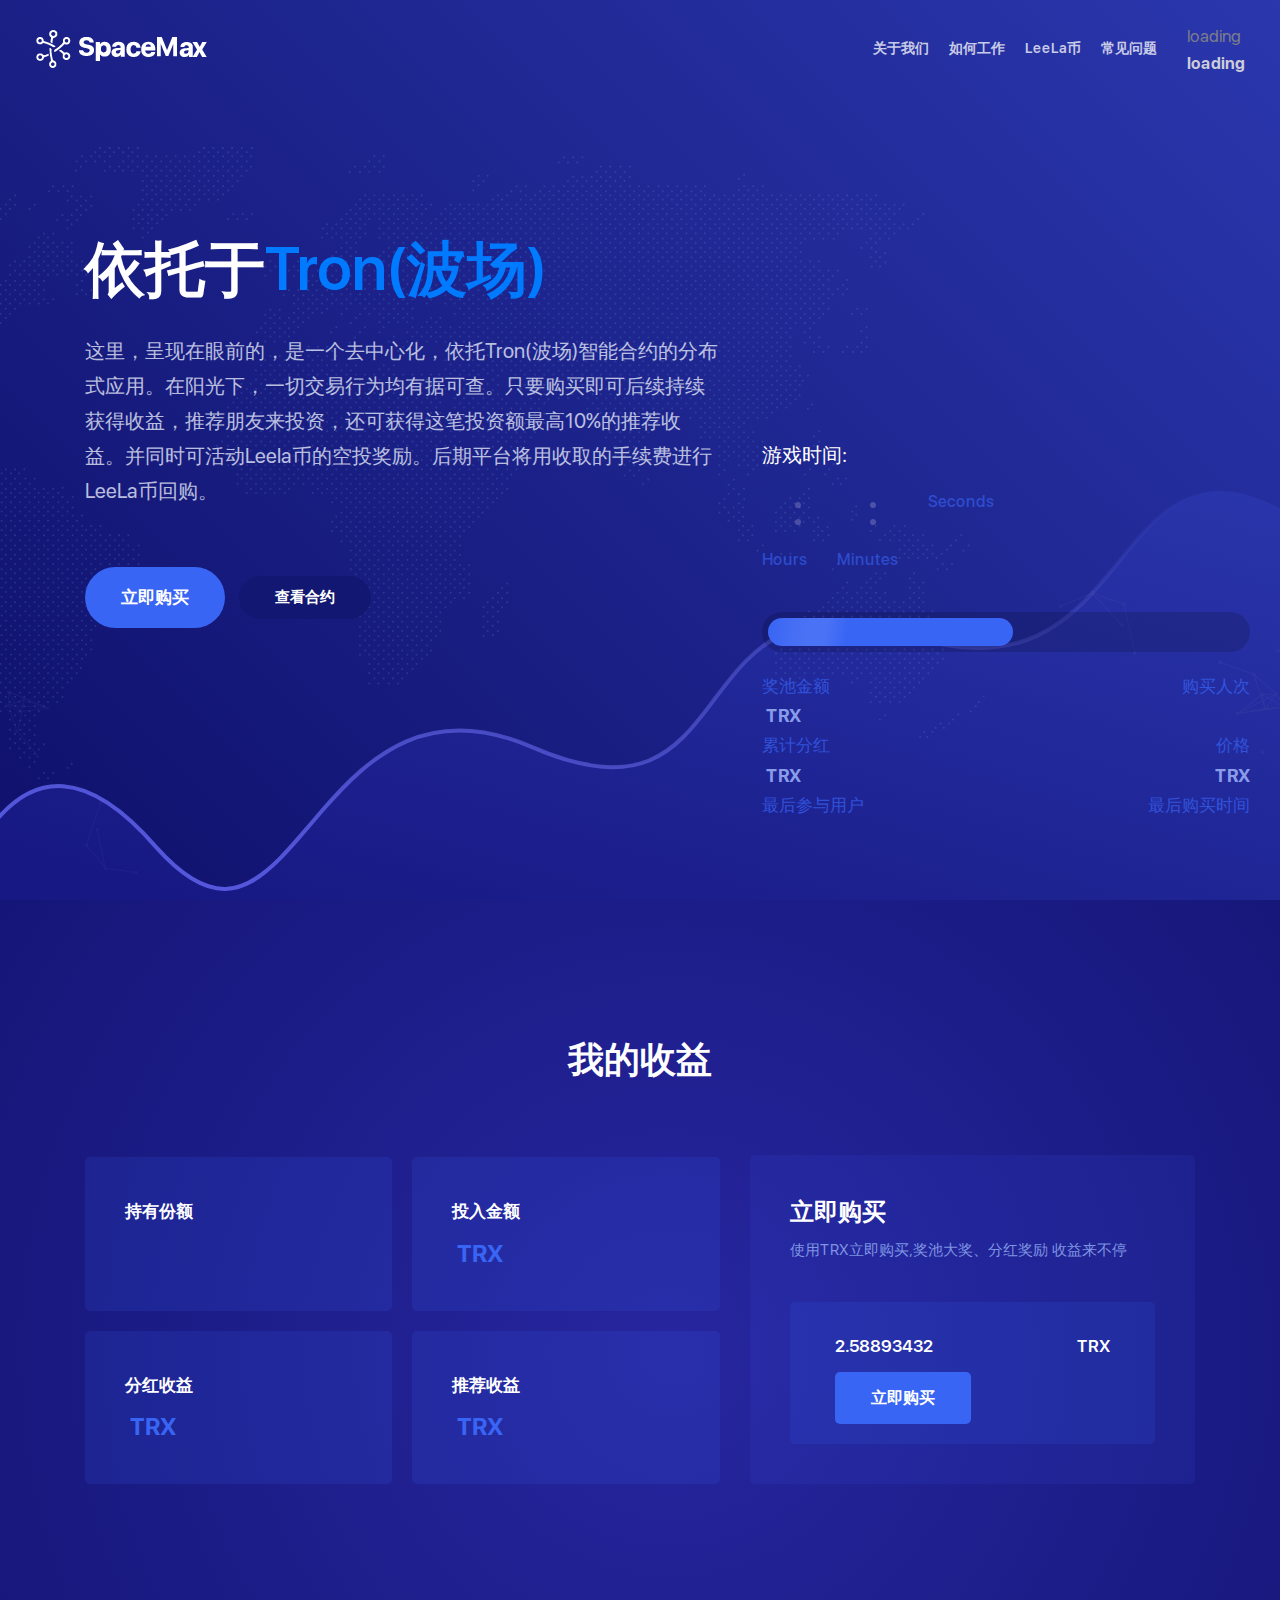
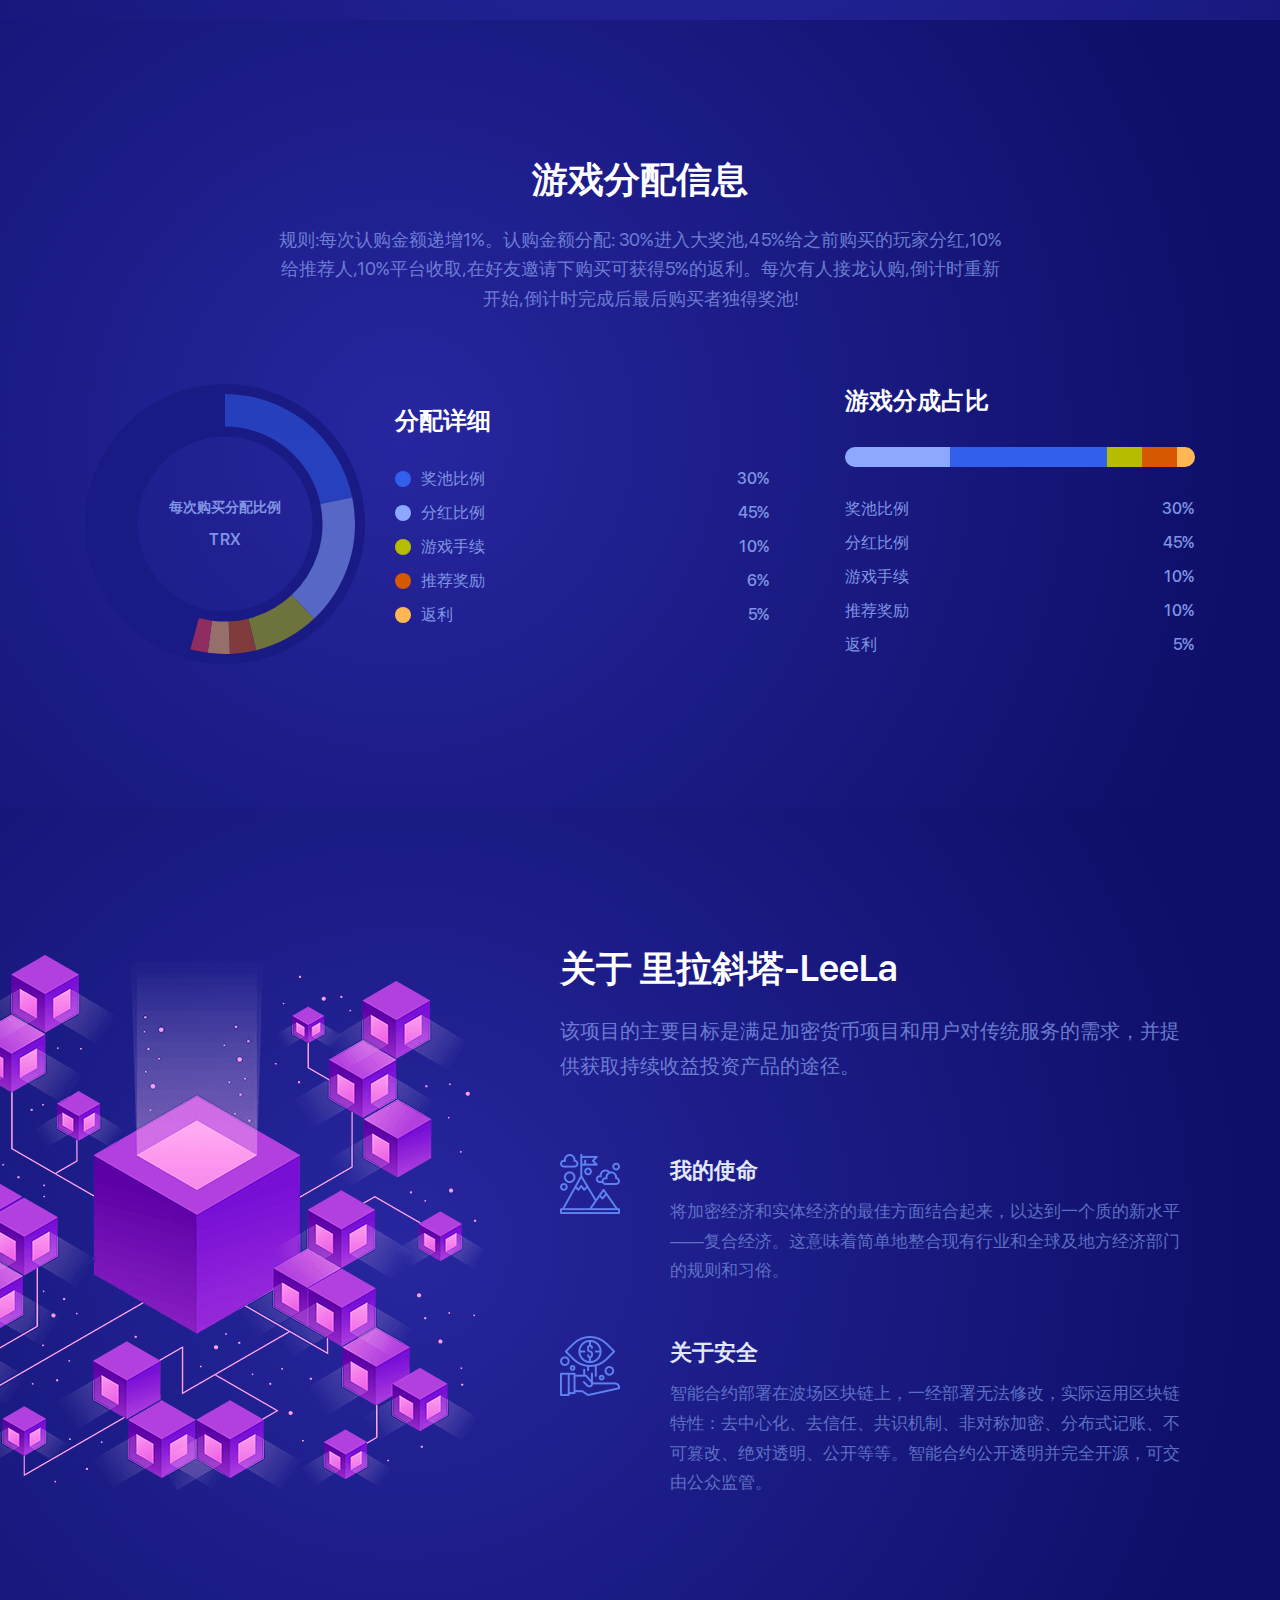
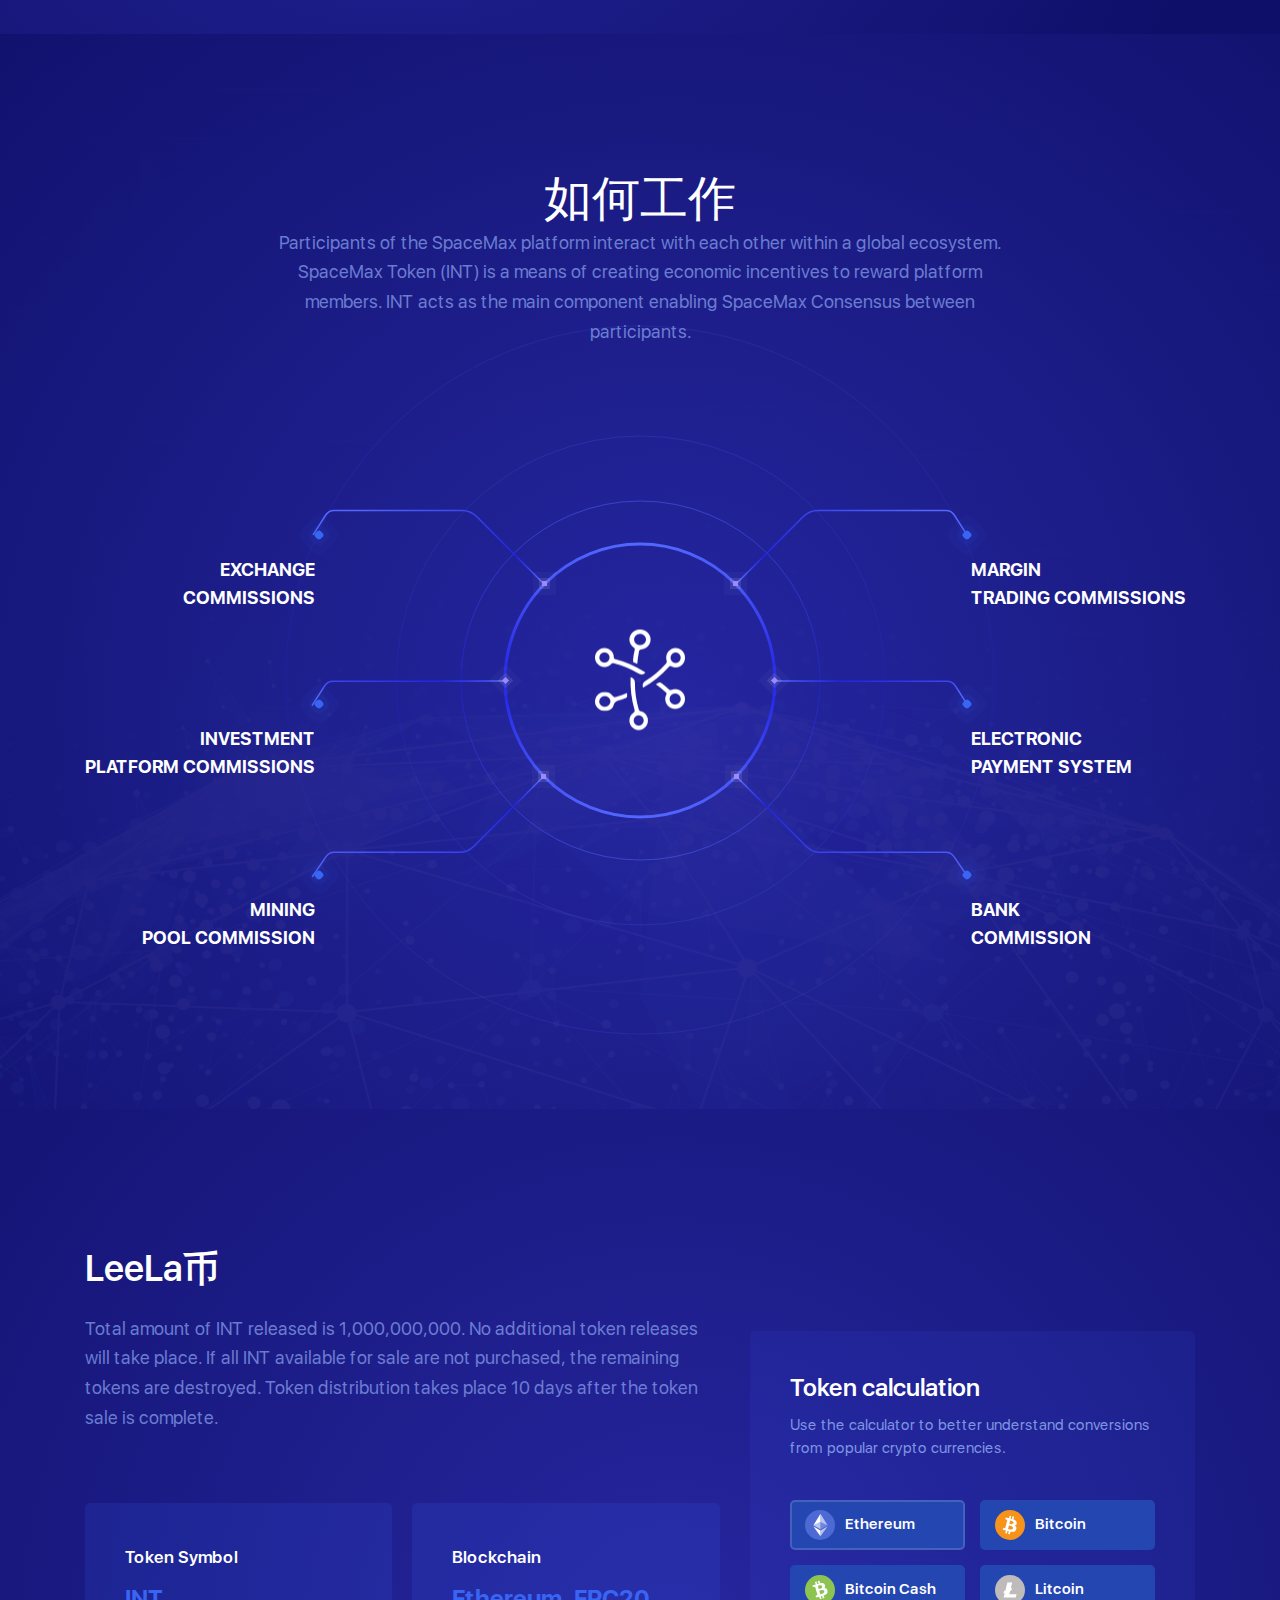
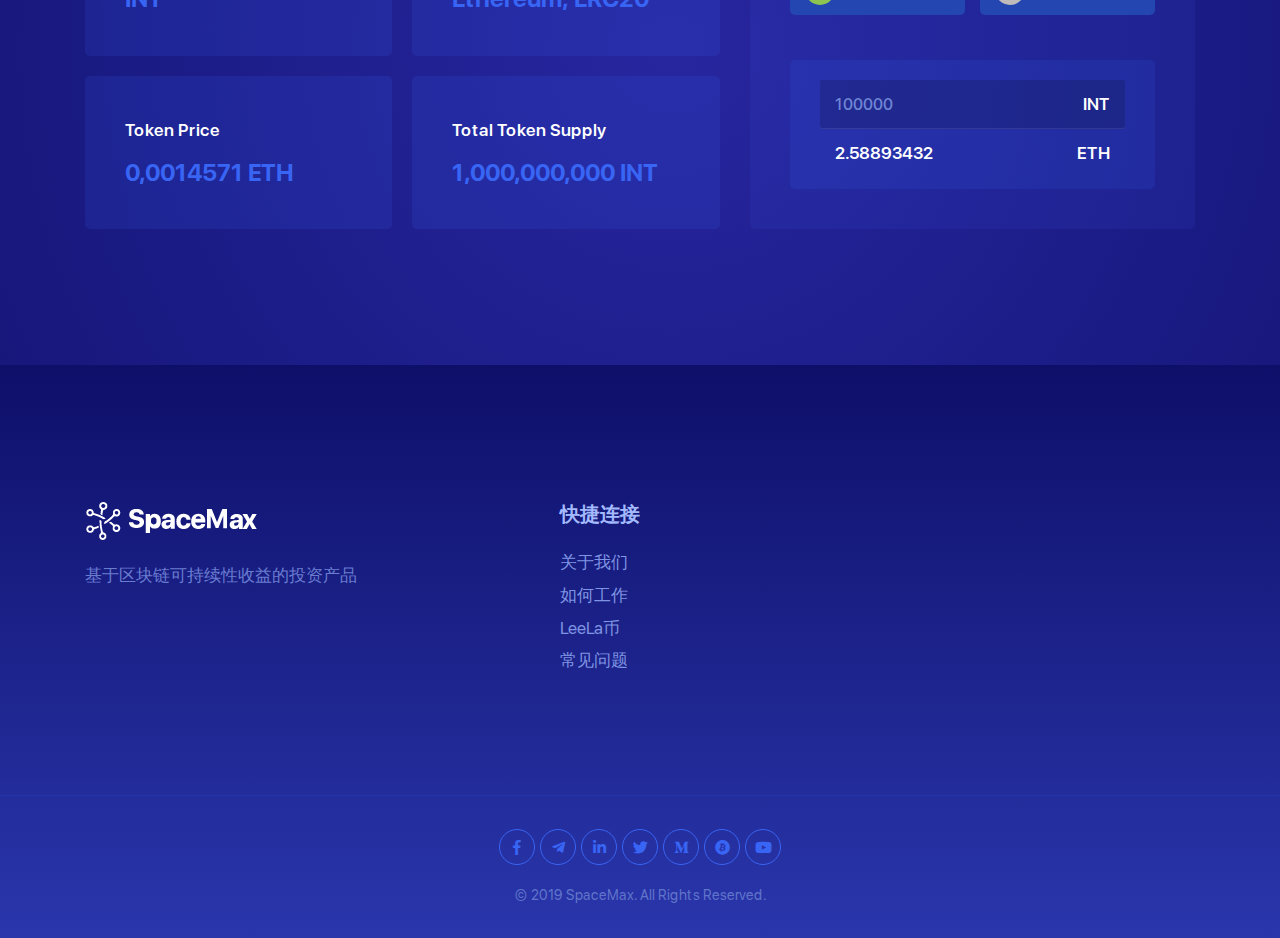
==== commit 785029f7: "add new page" ====
--- a/new/index.html
+++ b/new/index.html
@@ -40,8 +40,8 @@
         <header class="navbar navbar-sticky sticky-bg-color--darkblue navbar-expand-lg navbar-dark">
             <div class="container-fluid position-relative">
                 <a class="navbar-brand" href="index.html">
-                    <!--<img class="navbar-brand__regular" src="img/leela.png" alt="brand-logo" />
-                    <img class="navbar-brand__sticky" src="img/leela.png" alt="sticky brand-logo" />-->
+                    <img class="navbar-brand__regular" src="img/brand-logo-white.png" alt="brand-logo">
+                    <img class="navbar-brand__sticky" src="img/brand-logo-white.png" alt="sticky brand-logo">
                 </a>
                 <button class="navbar-toggler d-lg-none" type="button" data-toggle="navbarToggler" aria-label="Toggle navigation"> <span class="navbar-toggler-icon"></span> </button>
                 <div class="navbar-inner ml-lg-auto">
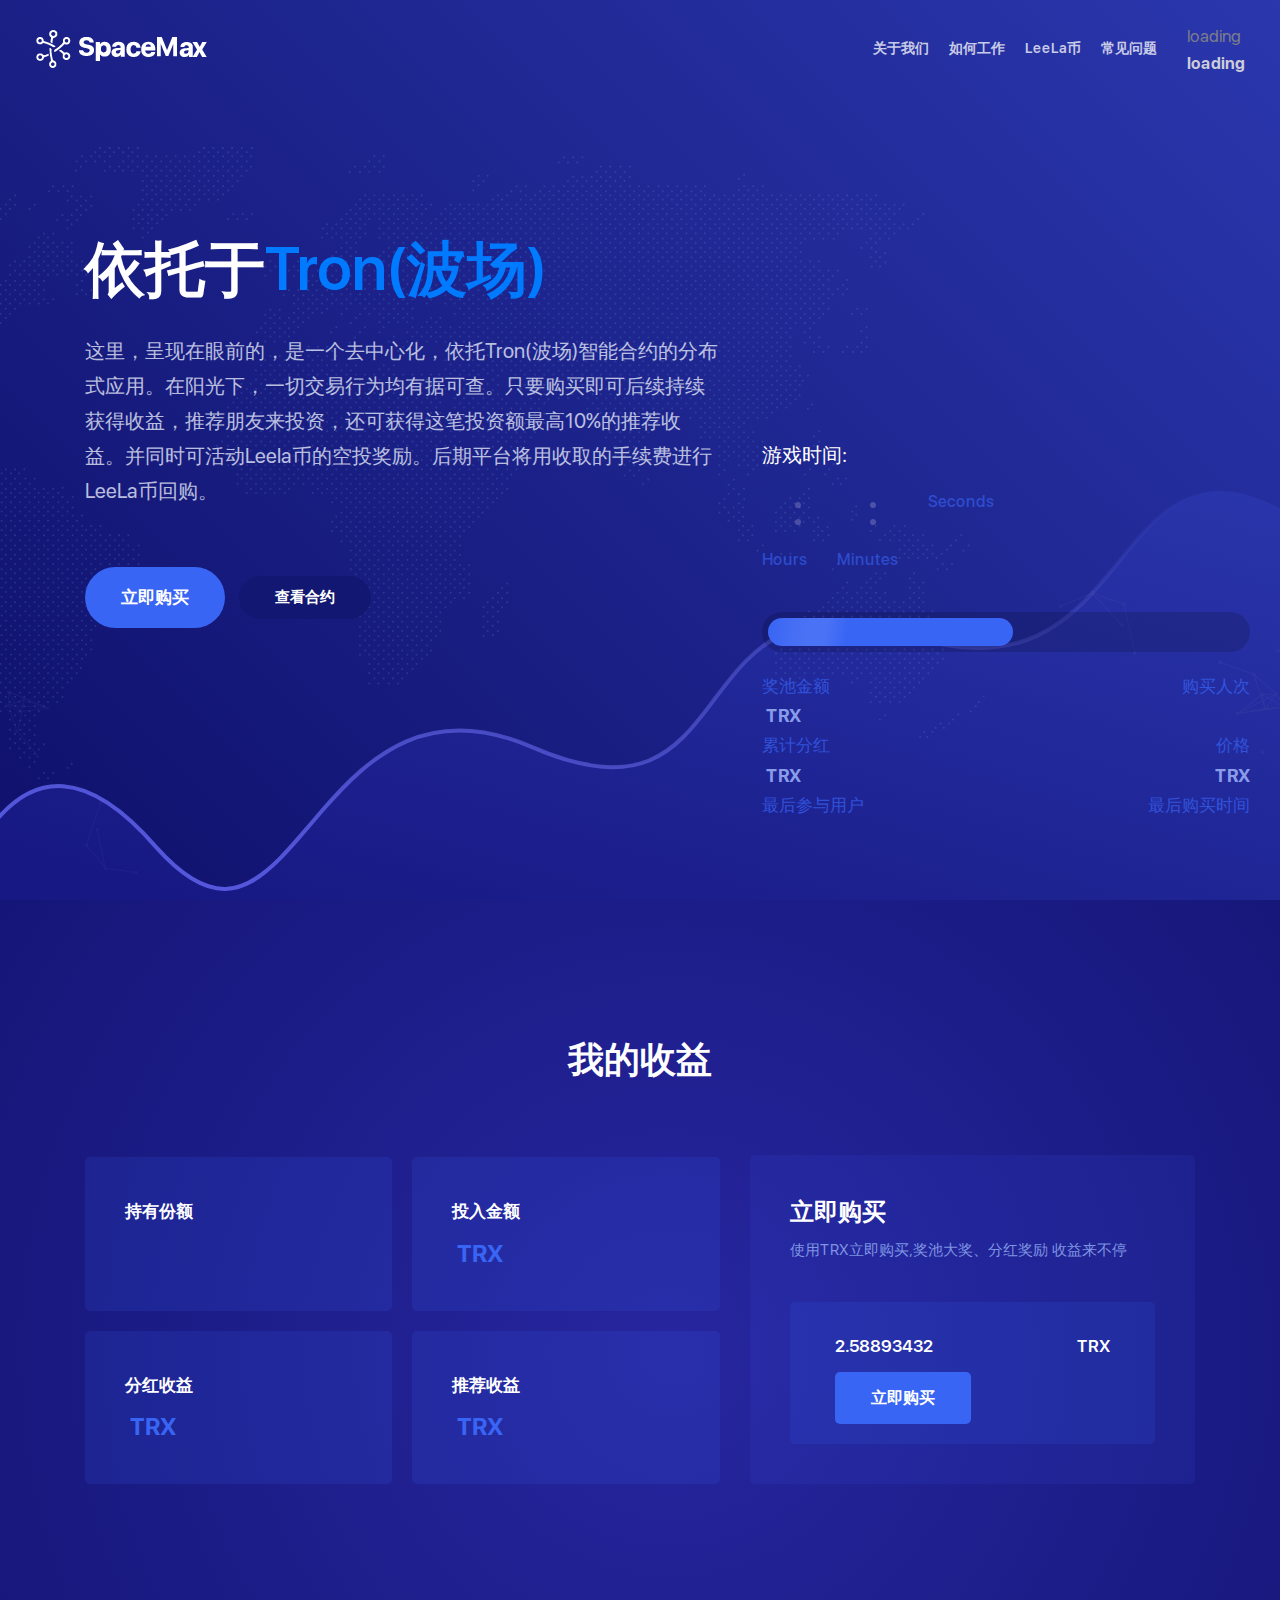
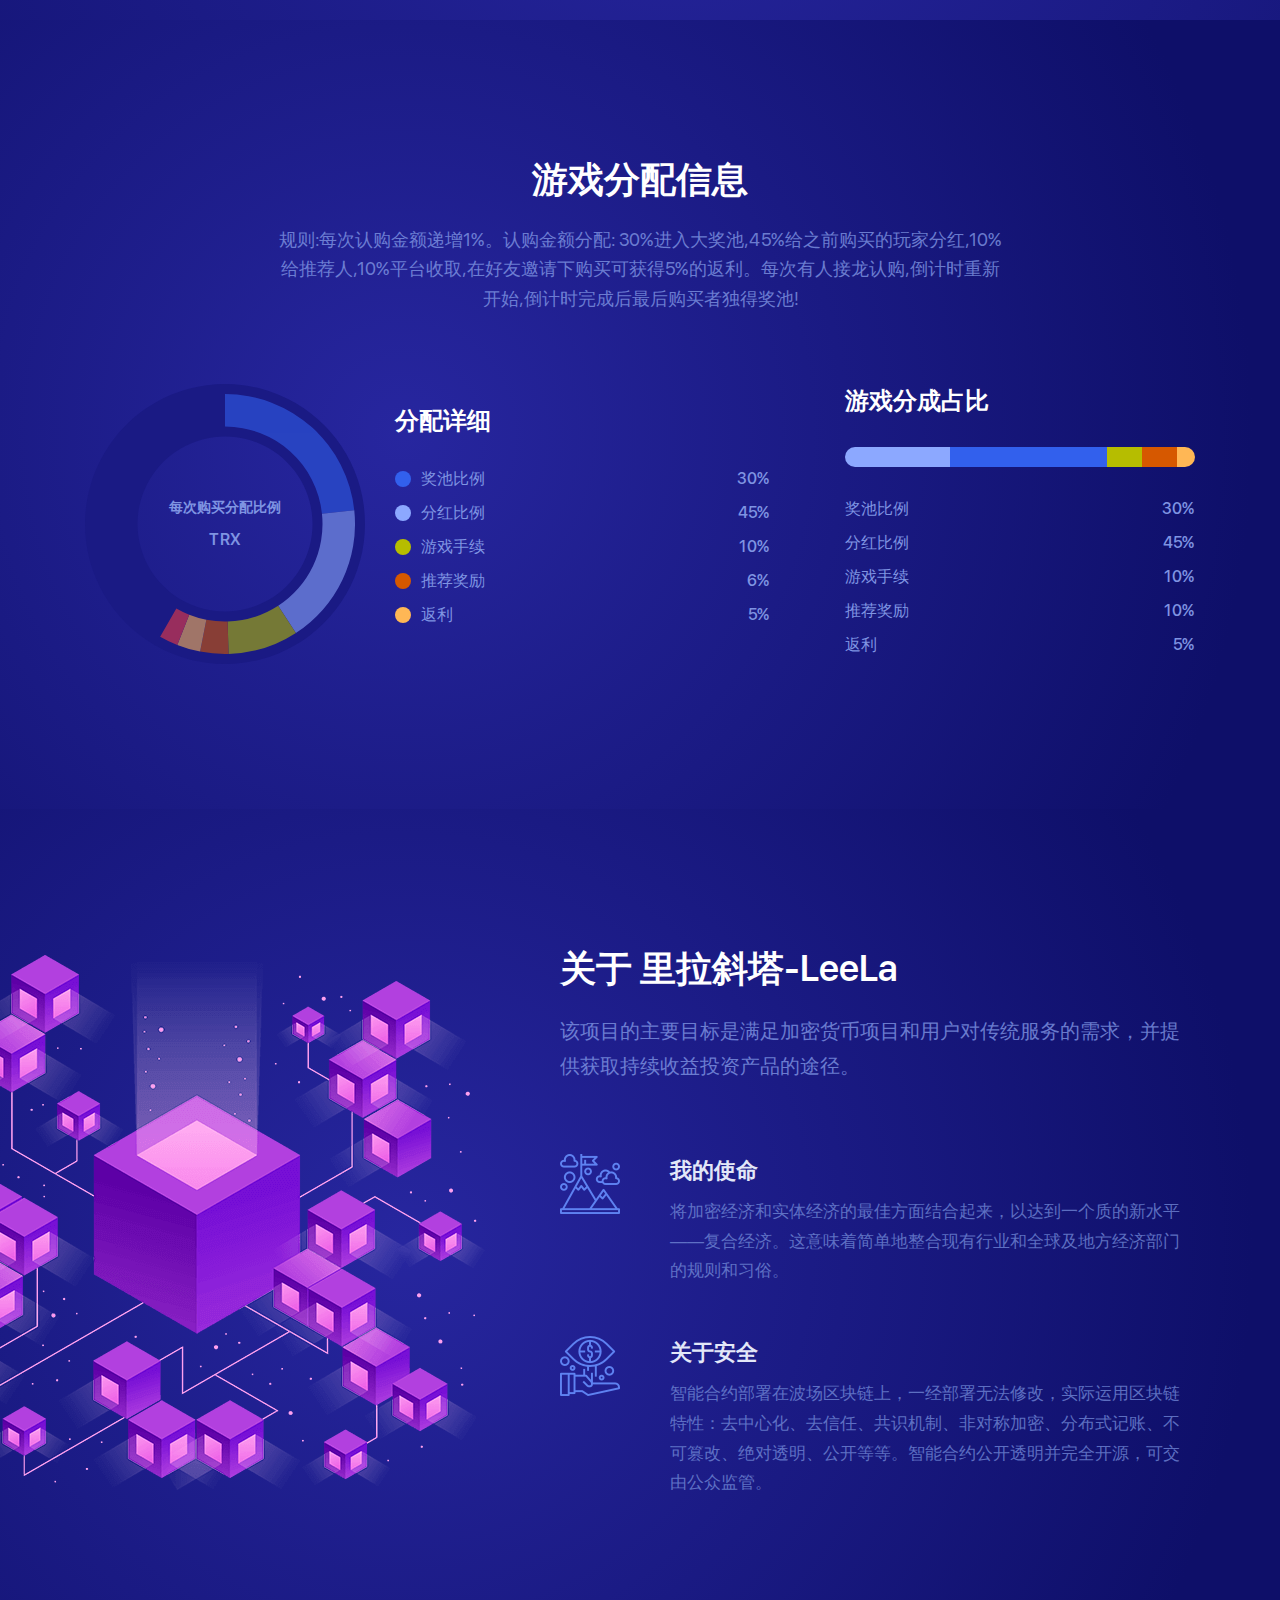
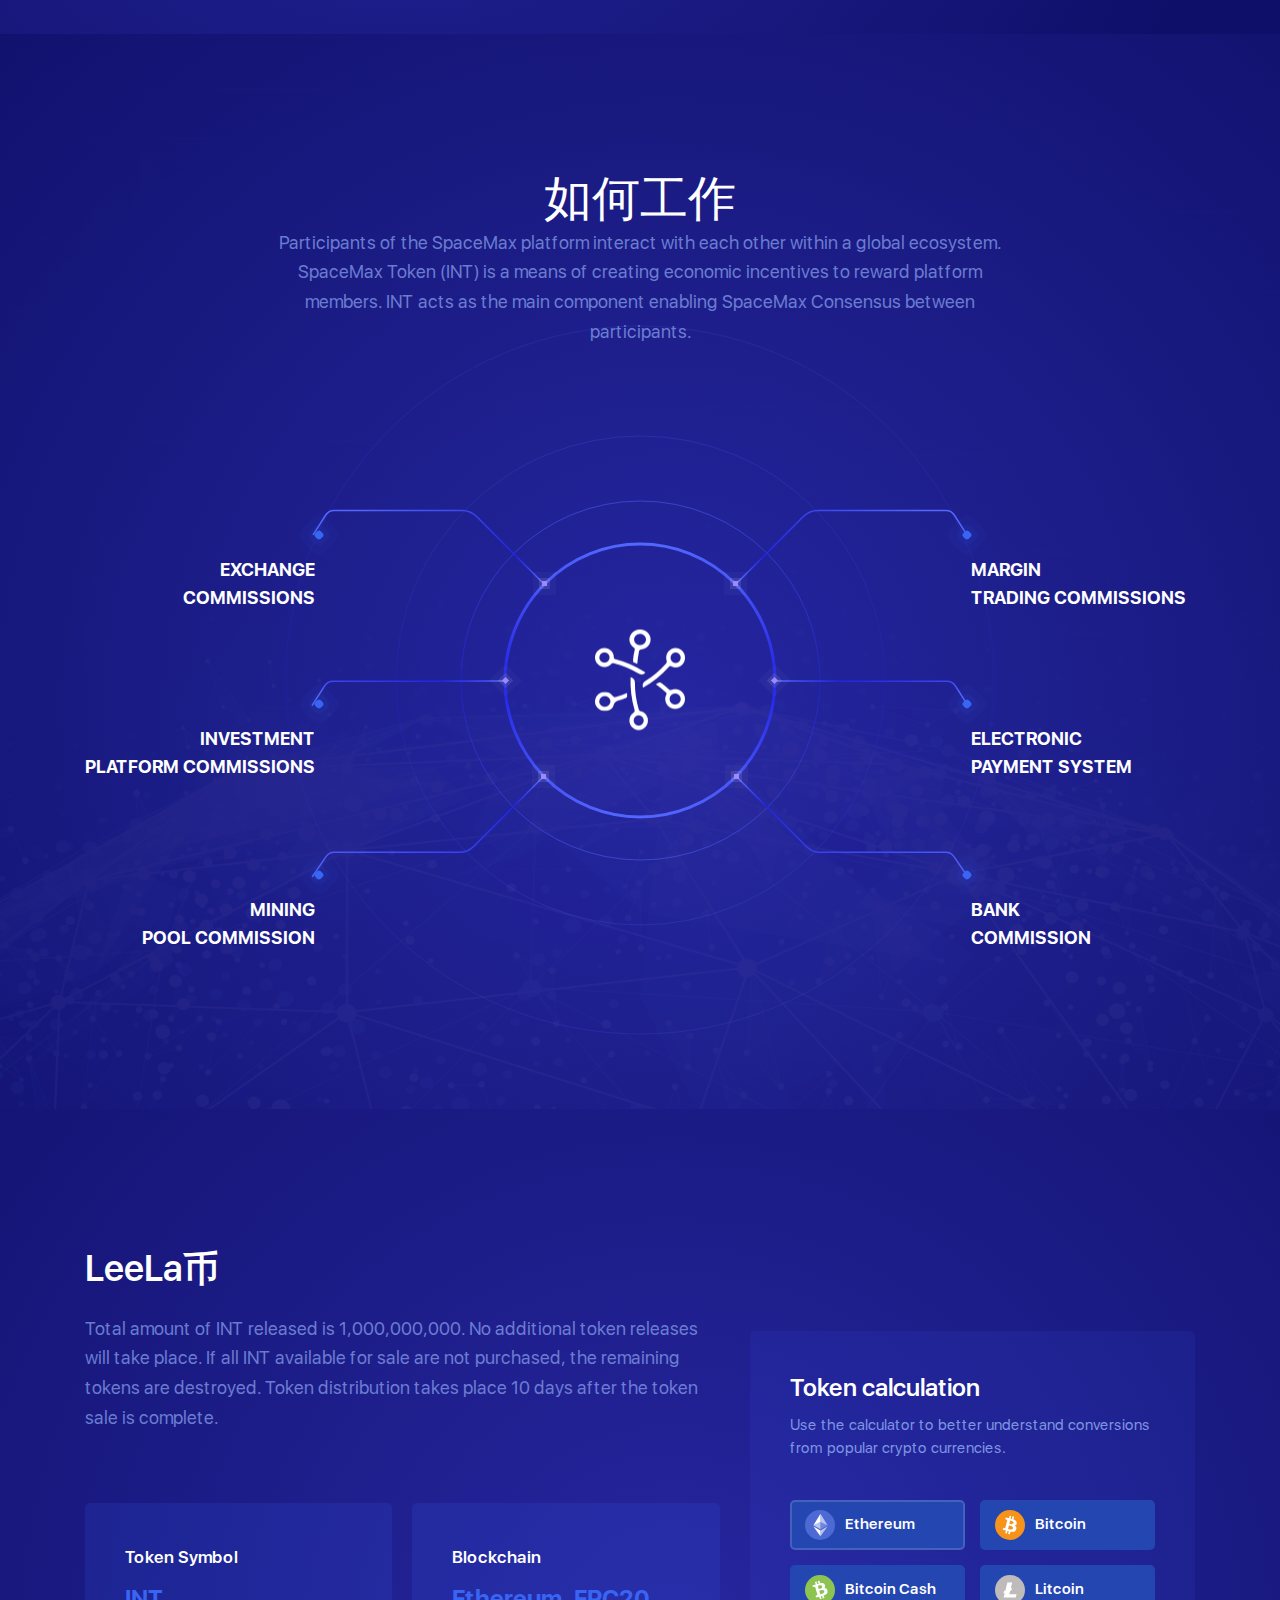
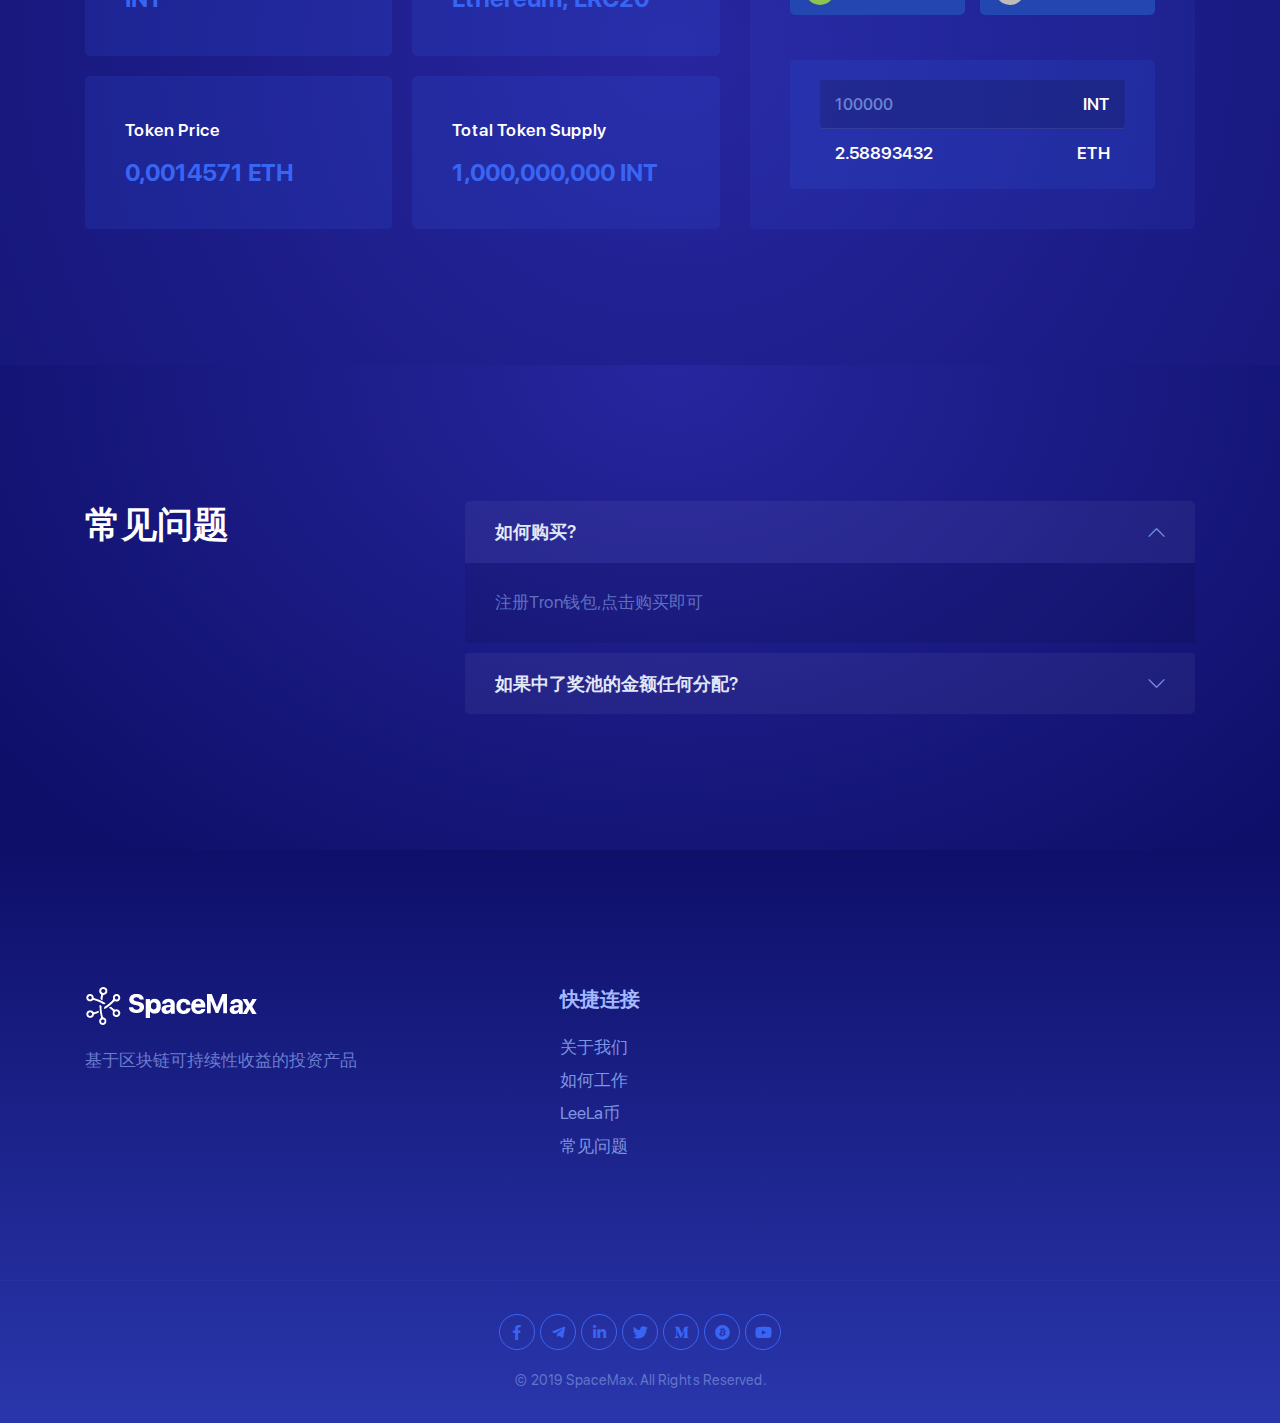
==== commit b1924c27: "add faq" ====
--- a/new/index.html
+++ b/new/index.html
@@ -1,5 +1,6 @@
 <!DOCTYPE html>
 <html lang="en">
+
 <head>
     <meta charset="UTF-8" />
     <meta name="viewport" content="width=device-width, initial-scale=1.0" />
@@ -12,6 +13,7 @@
     <link rel="stylesheet" href="css/app.css" />
     <link rel="stylesheet" href="css/custom.css" />
 </head>
+
 <body class="theme-blue" data-spy="scroll" data-target="#navbar-nav" data-animation="false" data-appearance="darkblue">
     <!--loading-->
     <div class="mask bg_4" id="loading" style="display:none;">
@@ -43,9 +45,11 @@
                     <img class="navbar-brand__regular" src="img/brand-logo-white.png" alt="brand-logo">
                     <img class="navbar-brand__sticky" src="img/brand-logo-white.png" alt="sticky brand-logo">
                 </a>
-                <button class="navbar-toggler d-lg-none" type="button" data-toggle="navbarToggler" aria-label="Toggle navigation"> <span class="navbar-toggler-icon"></span> </button>
+                <button class="navbar-toggler d-lg-none" type="button" data-toggle="navbarToggler"
+                    aria-label="Toggle navigation"> <span class="navbar-toggler-icon"></span> </button>
                 <div class="navbar-inner ml-lg-auto">
-                    <button class="navbar-toggler d-lg-none" type="button" data-toggle="navbarToggler" aria-label="Toggle navigation"> <span class="navbar-toggler-icon"></span> </button>
+                    <button class="navbar-toggler d-lg-none" type="button" data-toggle="navbarToggler"
+                        aria-label="Toggle navigation"> <span class="navbar-toggler-icon"></span> </button>
                     <nav>
                         <ul class="navbar-nav" id="navbar-nav">
                             <li class="nav-item"> <a class="nav-link" href="#about">关于我们</a> </li>
@@ -56,7 +60,8 @@
                         </ul>
                     </nav>
                 </div>
-                <div class="d-flex flex-column flex-sm-row align-items-center d-sm-inline-block ml-lg-1 ml-xl-2 mr-5 mr-sm-6 m-lg-0 header_right">
+                <div
+                    class="d-flex flex-column flex-sm-row align-items-center d-sm-inline-block ml-lg-1 ml-xl-2 mr-5 mr-sm-6 m-lg-0 header_right">
                     <!--<a href="#" class="btn btn-size--md btn-border btn-border--width--2 btn-border--color--primary color--white rounded--full btn-hover--3d btn-hover--splash d-none d-sm-inline-block"> <span class="btn__text d-flex align-items-center">Join our Telegram </span> </a>
                     <a href="#" class="btn btn-size--md btn-bg--primary rounded--full btn-hover--3d btn-hover--splash"> <span class="btn__text d-flex align-items-center"> <i class="icon icon-a-add color--white pr-1 h6-font font-w--700"></i> Sign up </span> </a>-->
 
@@ -65,7 +70,8 @@
                 </div>
             </div>
         </header>
-        <section class="hero hero--v6 hero--full section--darkblue bg-gradient--darkblue--1 d-flex align-items-center hidden">
+        <section
+            class="hero hero--v6 hero--full section--darkblue bg-gradient--darkblue--1 d-flex align-items-center hidden">
             <div class="background-holder background--bottom z-index1">
                 <img src="img/layout/map-1.png" alt="image" class="background-image-holder" />
             </div>
@@ -81,41 +87,62 @@
                             <stop offset="100%" stop-color="#5659E1" />
                         </lineargradient>
                     </defs>
-                    <path class="svg-line" fill="url(#wave-1-a)" fill-rule="evenodd" stroke="url(#wave-1-b)" stroke-width="6" d="M-22.367223,829.365369 C47.8180949,725.233038 134.111268,731.437531 234.193598,847.152817 C273.353512,891.087195 307.028199,910.593177 338.265123,909.853439 C365.092805,909.218118 390.288083,894.182042 420.454093,863.630787 C429.588386,854.379841 438.997249,843.964548 451.335914,829.645952 C453.858532,826.718541 476.633091,799.992904 483.603802,791.987122 C504.948033,767.473516 522.234002,749.459356 540.435668,733.563857 C562.788651,714.043017 585.163058,699.16629 608.833467,688.824275 C664.49258,664.505837 726.433205,665.853427 799.302255,697.505792 C874.685922,730.250439 930.021659,735.252444 973.79212,717.251707 C992.450868,709.578239 1009.12469,697.759955 1025.59014,681.307946 C1038.52265,668.385995 1049.41242,655.028513 1067.90797,630.411498 C1069.06331,628.873768 1074.30586,621.882493 1075.73545,619.980561 C1094.31817,595.258063 1105.7581,581.219491 1119.4406,567.377636 C1137.08772,549.52499 1155.23692,536.056623 1175.64738,526.508862 C1223.79391,503.986512 1284.04516,503.894195 1364.18517,530.10651 C1441.86592,555.514446 1503.30729,554.203957 1555.08071,530.306348 C1577.09537,520.14481 1597.32891,505.962764 1617.26372,487.437577 C1633.34022,472.497869 1648.09715,456.026992 1667.76056,431.934359 C1670.72185,428.306027 1689.78833,404.658967 1695.30396,397.965487 C1712.53689,377.052492 1725.79585,362.613652 1739.58866,350.465124 C1756.33384,335.716199 1772.9761,325.393365 1790.81046,319.319361 C1831.54878,305.444757 1878.51106,314.004559 1937.4923,348.861006 C2123.16473,458.588806 2144.25888,666.20199 2001.45303,970.525832 L2000.65244,972.231901 L-125.452084,994.056123 L-22.422471,829.450405 L-22.367223,829.365369 Z" transform="translate(0 -310)" />
+                    <path class="svg-line" fill="url(#wave-1-a)" fill-rule="evenodd" stroke="url(#wave-1-b)"
+                        stroke-width="6"
+                        d="M-22.367223,829.365369 C47.8180949,725.233038 134.111268,731.437531 234.193598,847.152817 C273.353512,891.087195 307.028199,910.593177 338.265123,909.853439 C365.092805,909.218118 390.288083,894.182042 420.454093,863.630787 C429.588386,854.379841 438.997249,843.964548 451.335914,829.645952 C453.858532,826.718541 476.633091,799.992904 483.603802,791.987122 C504.948033,767.473516 522.234002,749.459356 540.435668,733.563857 C562.788651,714.043017 585.163058,699.16629 608.833467,688.824275 C664.49258,664.505837 726.433205,665.853427 799.302255,697.505792 C874.685922,730.250439 930.021659,735.252444 973.79212,717.251707 C992.450868,709.578239 1009.12469,697.759955 1025.59014,681.307946 C1038.52265,668.385995 1049.41242,655.028513 1067.90797,630.411498 C1069.06331,628.873768 1074.30586,621.882493 1075.73545,619.980561 C1094.31817,595.258063 1105.7581,581.219491 1119.4406,567.377636 C1137.08772,549.52499 1155.23692,536.056623 1175.64738,526.508862 C1223.79391,503.986512 1284.04516,503.894195 1364.18517,530.10651 C1441.86592,555.514446 1503.30729,554.203957 1555.08071,530.306348 C1577.09537,520.14481 1597.32891,505.962764 1617.26372,487.437577 C1633.34022,472.497869 1648.09715,456.026992 1667.76056,431.934359 C1670.72185,428.306027 1689.78833,404.658967 1695.30396,397.965487 C1712.53689,377.052492 1725.79585,362.613652 1739.58866,350.465124 C1756.33384,335.716199 1772.9761,325.393365 1790.81046,319.319361 C1831.54878,305.444757 1878.51106,314.004559 1937.4923,348.861006 C2123.16473,458.588806 2144.25888,666.20199 2001.45303,970.525832 L2000.65244,972.231901 L-125.452084,994.056123 L-22.422471,829.450405 L-22.367223,829.365369 Z"
+                        transform="translate(0 -310)" />
                 </svg>
             </div>
             <div class="container">
                 <div class="row">
-                    <div class="col-12 col-md-10 col-lg-8 col-xl-7 mx-auto mx-lg-0 mb-3 mt-8 mt-lg-0 text-center text-lg-left z-index2">
+                    <div
+                        class="col-12 col-md-10 col-lg-8 col-xl-7 mx-auto mx-lg-0 mb-3 mt-8 mt-lg-0 text-center text-lg-left z-index2">
                         <div class="hero-content">
-                            <h1 class="hero__title font-w--600 mb-2 mb-lg-3">依托于<a href="https://tron.network/" target="_blank">Tron(波场)</a> </h1>
-                            <p class="hero__description text-color--200 font-size--20 opacity--80 mb-3 mb-lg-5 mb-md-6">这里，呈现在眼前的，是一个去中心化，依托Tron(波场)智能合约的分布式应用。在阳光下，一切交易行为均有据可查。只要购买即可后续持续获得收益，推荐朋友来投资，还可获得这笔投资额最高10%的推荐收益。并同时可活动Leela币的空投奖励。后期平台将用收取的手续费进行LeeLa币回购。</p>
+                            <h1 class="hero__title font-w--600 mb-2 mb-lg-3">依托于<a href="https://tron.network/"
+                                    target="_blank">Tron(波场)</a> </h1>
+                            <p class="hero__description text-color--200 font-size--20 opacity--80 mb-3 mb-lg-5 mb-md-6">
+                                这里，呈现在眼前的，是一个去中心化，依托Tron(波场)智能合约的分布式应用。在阳光下，一切交易行为均有据可查。只要购买即可后续持续获得收益，推荐朋友来投资，还可获得这笔投资额最高10%的推荐收益。并同时可活动Leela币的空投奖励。后期平台将用收取的手续费进行LeeLa币回购。
+                            </p>
                             <div class="button-group d-flex flex-row flex-sm-row align-items-center d-sm-inline-block">
-                                <a href="#" class="btn buy_now btn-bg--primary rounded--full btn-hover--3d btn-hover--splash"> <span class="btn__text">立即购买</span> </a>
-                                <a href="#" target="_blank" class="btn view_contract btn-bg--darkblue rounded--full btn-hover--3d btn-hover--splash btn-size--sm"> <span class="btn__text">查看合约</span> </a>
-                            </div>
-                        </div>
-                    </div>
-
-                    <div class="col-xl-5 col-lg-7 position-relative pos-abs-xl-bottom-right z-index1 col-12 pb-md-5 pr-3 text-left">
+                                <a href="#"
+                                    class="btn buy_now btn-bg--primary rounded--full btn-hover--3d btn-hover--splash">
+                                    <span class="btn__text">立即购买</span> </a>
+                                <a href="#" target="_blank"
+                                    class="btn view_contract btn-bg--darkblue rounded--full btn-hover--3d btn-hover--splash btn-size--sm">
+                                    <span class="btn__text">查看合约</span> </a>
+                            </div>
+                        </div>
+                    </div>
+
+                    <div
+                        class="col-xl-5 col-lg-7 position-relative pos-abs-xl-bottom-right z-index1 col-12 pb-md-5 pr-3 text-left">
                         <div class="ico-progress ico-progress--v1">
                             <div class="text-center text-lg-left">
                                 <span class="font-size--20 color--white mb-1" id="game_name">游戏时间:</span>
-                                <ul class="countdown d-flex mb-4 justify-content-center justify-content-lg-start text-left" id="date" data-date="1622016350000">
+                                <ul class="countdown d-flex mb-4 justify-content-center justify-content-lg-start text-left"
+                                    id="date" data-date="1622016350000">
                                     <!--<li class="d-flex flex-column mr-2 mr-sm-3"> <span class="countdown__count h2-font font-w--500 mb-1" id="days"></span> <span class="color--primary font-w--500 opacity--60">Days</span> </li>-->
-                                    <li class="d-flex flex-column mr-2 mr-sm-3"> <span class="countdown__count h2-font font-w--500 mb-1" id="hours"></span> <span class="color--primary font-w--500 opacity--60">Hours</span> </li>
-                                    <li class="d-flex flex-column mr-2 mr-sm-3"> <span class="countdown__count h2-font font-w--500 mb-1" id="minutes"></span> <span class="color--primary font-w--500 opacity--60">Minutes</span> </li>
-                                    <li class="d-flex flex-column"> <span class="countdown__count h2-font font-w--500 mb-1" id="seconds"></span> <span class="color--primary font-w--500 opacity--60">Seconds</span> </li>
+                                    <li class="d-flex flex-column mr-2 mr-sm-3"> <span
+                                            class="countdown__count h2-font font-w--500 mb-1" id="hours"></span> <span
+                                            class="color--primary font-w--500 opacity--60">Hours</span> </li>
+                                    <li class="d-flex flex-column mr-2 mr-sm-3"> <span
+                                            class="countdown__count h2-font font-w--500 mb-1" id="minutes"></span> <span
+                                            class="color--primary font-w--500 opacity--60">Minutes</span> </li>
+                                    <li class="d-flex flex-column"> <span
+                                            class="countdown__count h2-font font-w--500 mb-1" id="seconds"></span> <span
+                                            class="color--primary font-w--500 opacity--60">Seconds</span> </li>
                                 </ul>
                             </div>
                             <div class="ico-progress-bar rounded--full d-flex align-items-center mb-2">
-                                <div class="ico-progress-bar__inner rounded--full bg-color--primary jsElement" id="date_progress" data-progress-horizon="50.22"></div>
+                                <div class="ico-progress-bar__inner rounded--full bg-color--primary jsElement"
+                                    id="date_progress" data-progress-horizon="50.22"></div>
                             </div>
 
                             <div class="d-flex justify-content-between">
                                 <div class="ico-progress__text">
                                     <span class="body-font color--primary opacity--70 font-w--500">奖池金额</span>
-                                    <p class="text-color--300 h6-font font-w--700"><span id="prize_value"></span> TRX</p>
+                                    <p class="text-color--300 h6-font font-w--700"><span id="prize_value"></span> TRX
+                                    </p>
                                 </div>
                                 <div class="ico-progress__text text-right">
                                     <span class="body-font color--primary opacity--70 font-w--500">购买人次</span>
@@ -126,11 +153,13 @@
                             <div class="d-flex justify-content-between">
                                 <div class="ico-progress__text">
                                     <span class="body-font color--primary opacity--70 font-w--500">累计分红</span>
-                                    <p class="text-color--300 h6-font font-w--700"><span id="total_bonus"></span> TRX</p>
+                                    <p class="text-color--300 h6-font font-w--700"><span id="total_bonus"></span> TRX
+                                    </p>
                                 </div>
                                 <div class="ico-progress__text text-right">
                                     <span class="body-font color--primary opacity--70 font-w--500">价格</span>
-                                    <p class="text-color--300 h6-font font-w--700"><span class="btn_price"></span>TRX</p>
+                                    <p class="text-color--300 h6-font font-w--700"><span class="btn_price"></span>TRX
+                                    </p>
                                 </div>
 
                             </div>
@@ -146,7 +175,8 @@
                             </div>
                         </div>
                     </div>
-                    <div class="col-12 col-md-1 pos-abs-md-vertical-center pos-right text-center  mr-md-3 mr-xl-2 z-index1" style="display:none;">
+                    <div class="col-12 col-md-1 pos-abs-md-vertical-center pos-right text-center  mr-md-3 mr-xl-2 z-index1"
+                        style="display:none;">
                         <!--<ul class="icon-group icon-group--vertical rounded--full justify-content-center mb-3 mb-md-10">
                             <li><a href="#" class="color--primary"><i class="fab fa-facebook-f"></i></a></li>
                             <li><a href="#" class="color--primary"><i class="fab fa-telegram-plane"></i></a></li>
@@ -163,7 +193,8 @@
         </section>
         <!--我的信息-->
 
-        <section class="space token-sale-details token-sale-details--v1 section--darkblue bg-gradient--darkblue--3" id="token-sale-details">
+        <section class="space token-sale-details token-sale-details--v1 section--darkblue bg-gradient--darkblue--3"
+            id="token-sale-details">
             <div class="container">
                 <div class="row">
                     <div class="col-12 col-sm-10 col-md-8 mx-auto">
@@ -179,21 +210,25 @@
                         <div class="d-flex flex-row mb-2 reveal">
                             <div class="card bg-color--blue-opacity--15 border--none p-2 p-md-4 mr-2 w-100">
                                 <span class="body-font font-w--600 mb-1">持有份额</span>
-                                <span class="color--primary h4-font font-w--700"><span id="user_have_count"></span></span>
+                                <span class="color--primary h4-font font-w--700"><span
+                                        id="user_have_count"></span></span>
                             </div>
                             <div class="card bg-color--blue-opacity--15 border--none p-2 p-md-4 w-100">
                                 <span class="body-font font-w--600 mb-1">投入金额</span>
-                                <span class="color--primary h4-font font-w--700"><span id="user_income_value"></span> TRX</span>
+                                <span class="color--primary h4-font font-w--700"><span id="user_income_value"></span>
+                                    TRX</span>
                             </div>
                         </div>
                         <div class="d-flex flex-row mb-2 reveal">
                             <div class="card bg-color--blue-opacity--15 border--none p-2 p-md-4 mr-2 w-100">
                                 <span class="body-font font-w--600 mb-1">分红收益</span>
-                                <span class="color--primary h4-font font-w--700"><span id="user_investment_value"></span> TRX</span>
+                                <span class="color--primary h4-font font-w--700"><span
+                                        id="user_investment_value"></span> TRX</span>
                             </div>
                             <div class="card bg-color--blue-opacity--15 border--none p-2 p-md-4 w-100">
                                 <span class="body-font font-w--600 mb-1">推荐收益</span>
-                                <span class="color--primary h4-font font-w--700"><span id="user_recommend_value"></span> TRX</span>
+                                <span class="color--primary h4-font font-w--700"><span id="user_recommend_value"></span>
+                                    TRX</span>
                             </div>
                         </div>
 
@@ -209,12 +244,15 @@
                             <div class="token-calculator-fields bg-color--blue-opacity--15 rounded--05 mt-3">
 
                                 <div class="input-field-row pb-0">
-                                    <input type="number" readonly="" value="2.58893432" class="currency-input body-font font-w--600 btn_price" />
-                                    <span class="currency-name currency-name--target body-font font-w--600 text-uppercase">TRX</span>
+                                    <input type="number" readonly="" value="2.58893432"
+                                        class="currency-input body-font font-w--600 btn_price" />
+                                    <span
+                                        class="currency-name currency-name--target body-font font-w--600 text-uppercase">TRX</span>
                                 </div>
                                 <div class="input-field-row pb-0">
                                     <!-- Button BG Primary -->
-                                    <a href="#" class="btn btn-bg--primary btn-size--md mr-1 buy_now"><span class="btn__text">立即购买</span></a>
+                                    <a href="#" class="btn btn-bg--primary btn-size--md mr-1 buy_now"><span
+                                            class="btn__text">立即购买</span></a>
                                 </div>
 
                             </div>
@@ -230,14 +268,17 @@
                     <div class="col-12 col-sm-10 col-md-8 mx-auto">
                         <div class="text-center mb-5 mb-lg-7 reveal">
                             <h2 class="h3-font font-w--600 mb-2">游戏分配信息</h2>
-                            <p class="h6-font">规则:每次认购金额递增1%。认购金额分配: 30%进入大奖池,45%给之前购买的玩家分红,10%给推荐人,10%平台收取,在好友邀请下购买可获得5%的返利。每次有人接龙认购,倒计时重新开始,倒计时完成后最后购买者独得奖池!</p>
+                            <p class="h6-font">规则:每次认购金额递增1%。认购金额分配:
+                                30%进入大奖池,45%给之前购买的玩家分红,10%给推荐人,10%平台收取,在好友邀请下购买可获得5%的返利。每次有人接龙认购,倒计时重新开始,倒计时完成后最后购买者独得奖池!
+                            </p>
                         </div>
                     </div>
                 </div>
                 <div class="row">
                     <div class="col-12 col-lg-8 pr-lg-6 mb-4 mb-lg-0">
                         <div class="token-saleinfo-dist d-md-flex align-items-md-center reveal">
-                            <div id="pie-chart--v1" class="pie-chart--flat position-relative mx-auto mr-md-3 mb-3 mb-md-0">
+                            <div id="pie-chart--v1"
+                                class="pie-chart--flat position-relative mx-auto mr-md-3 mb-3 mb-md-0">
                                 <div class="text-center d-flex flex-column pos-abs-center">
                                     <span class="text-color--400 font-size--14 font-w--600 mb-1">每次购买分配比例</span>
                                     <!--<span class="text-color--400 font-w--600 mb-1">购买金额</span>-->
@@ -353,14 +394,17 @@
                             <span class="mb-3 mb-lg-0 mr-md-5"> <img src="img/icon-mission.png" alt="icon" /> </span>
                             <div>
                                 <h3 class="h5-font font-w--600 text-color--200 mb-1">我的使命</h3>
-                                <p class="text-color--500">将加密经济和实体经济的最佳方面结合起来，以达到一个质的新水平——复合经济。这意味着简单地整合现有行业和全球及地方经济部门的规则和习俗。</p>
+                                <p class="text-color--500">
+                                    将加密经济和实体经济的最佳方面结合起来，以达到一个质的新水平——复合经济。这意味着简单地整合现有行业和全球及地方经济部门的规则和习俗。</p>
                             </div>
                         </div>
                         <div class="d-md-flex mb-4 mb-lg-5 text-center text-md-left reveal">
                             <span class="mb-3 mb-lg-0 mr-md-5"> <img src="img/icon-vision.png" alt="icon" /> </span>
                             <div>
                                 <h3 class="h5-font font-w--600 text-color--200 mb-1">关于安全</h3>
-                                <p class="text-color--500">智能合约部署在波场区块链上，一经部署无法修改，实际运用区块链特性：去中心化、去信任、共识机制、非对称加密、分布式记账、不可篡改、绝对透明、公开等等。智能合约公开透明并完全开源，可交由公众监管。</p>
+                                <p class="text-color--500">
+                                    智能合约部署在波场区块链上，一经部署无法修改，实际运用区块链特性：去中心化、去信任、共识机制、非对称加密、分布式记账、不可篡改、绝对透明、公开等等。智能合约公开透明并完全开源，可交由公众监管。
+                                </p>
                             </div>
                         </div>
                         <!--<div class="d-md-flex mb-4 mb-lg-5 text-center text-md-left reveal">
@@ -375,7 +419,8 @@
             </div>
         </section>
         <!--如何工作-->
-        <section class="space--top space--bottom--2 section--darkblue process process--v1 bg-gradient--darkblue--3" id="working-process">
+        <section class="space--top space--bottom--2 section--darkblue process process--v1 bg-gradient--darkblue--3"
+            id="working-process">
             <div class="background-holder background--bottom background--cover opacity--03">
                 <img src="img/layout/image-globe.png" alt="image" class="background-image-holder" />
             </div>
@@ -384,7 +429,10 @@
                     <div class="col-12 col-sm-10 col-md-8 mx-auto">
                         <div class="text-center mb-5 reveal">
                             <h2>如何工作</h2>
-                            <p class="h6-font">Participants of the SpaceMax platform interact with each other within a global ecosystem. SpaceMax Token (INT) is a means of creating economic incentives to reward platform members. INT acts as the main component enabling SpaceMax Consensus between participants.</p>
+                            <p class="h6-font">Participants of the SpaceMax platform interact with each other within a
+                                global ecosystem. SpaceMax Token (INT) is a means of creating economic incentives to
+                                reward platform members. INT acts as the main component enabling SpaceMax Consensus
+                                between participants.</p>
                         </div>
                     </div>
                 </div>
@@ -392,39 +440,48 @@
                     <div class="col-12 text-center">
                         <div class="position-relative mt-xl-10 reveal">
                             <div class="pos-abs-center d-none d-lg-block">
-                                <img src="img/layout/process.svg" alt="process" class="svg process__circle d-inline-block" />
+                                <img src="img/layout/process.svg" alt="process"
+                                    class="svg process__circle d-inline-block" />
                                 <img src="img/brand-logo-icon.png" alt="brand-logo" class="pos-abs-center" />
                             </div>
                             <div class="d-sm-flex justify-content-between ml-6 ml-sm-0">
                                 <div class="options options--left text-left mb-3 mb-sm-0 remove-space--bottom">
                                     <div class="option mb-3 mb-sm-10">
-                                        <h3 class="h6-font text-sm-right text-uppercase font-w--700">Exchange <br />commissions</h3>
+                                        <h3 class="h6-font text-sm-right text-uppercase font-w--700">Exchange
+                                            <br />commissions</h3>
                                         <span class="decor"></span>
                                     </div>
                                     <div class="option mb-3 mb-sm-10">
-                                        <h3 class="h6-font text-sm-right text-uppercase font-w--700">Investment <br />platform commissions</h3>
+                                        <h3 class="h6-font text-sm-right text-uppercase font-w--700">Investment
+                                            <br />platform commissions</h3>
                                         <span class="decor"></span>
                                     </div>
                                     <div class="option mb-3 mb-sm-10">
-                                        <h3 class="h6-font text-sm-right text-uppercase font-w--700">Mining <br />pool commission</h3>
+                                        <h3 class="h6-font text-sm-right text-uppercase font-w--700">Mining <br />pool
+                                            commission</h3>
                                         <span class="decor"></span>
                                     </div>
                                 </div>
-                                <div class="process__circle--mobile position-relative d-none d-sm-flex d-lg-none align-items-center">
-                                    <span class="mobile-logo"> <img src="img/brand-logo-icon.png" alt="brand-logo" class="pos-abs-center" /> </span>
+                                <div
+                                    class="process__circle--mobile position-relative d-none d-sm-flex d-lg-none align-items-center">
+                                    <span class="mobile-logo"> <img src="img/brand-logo-icon.png" alt="brand-logo"
+                                            class="pos-abs-center" /> </span>
                                 </div>
                                 <div class="d-flex justify-content-between">
                                     <div class="options options--right text-right text-left remove-space--bottom">
                                         <div class="option mb-3 mb-sm-10">
-                                            <h3 class="h6-font text-left text-uppercase font-w--700">Margin <br />trading commissions</h3>
+                                            <h3 class="h6-font text-left text-uppercase font-w--700">Margin
+                                                <br />trading commissions</h3>
                                             <span class="decor"></span>
                                         </div>
                                         <div class="option mb-3 mb-sm-10">
-                                            <h3 class="h6-font text-left text-uppercase font-w--700">Electronic<br />payment system</h3>
+                                            <h3 class="h6-font text-left text-uppercase font-w--700">
+                                                Electronic<br />payment system</h3>
                                             <span class="decor"></span>
                                         </div>
                                         <div class="option mb-3 mb-sm-10">
-                                            <h3 class="h6-font text-left text-uppercase font-w--700">Bank <br />commission</h3>
+                                            <h3 class="h6-font text-left text-uppercase font-w--700">Bank
+                                                <br />commission</h3>
                                             <span class="decor"></span>
                                         </div>
                                     </div>
@@ -436,13 +493,17 @@
             </div>
         </section>
         <!--LeeLa币介绍-->
-        <section class="space token-sale-details token-sale-details--v1 section--darkblue bg-gradient--darkblue--3" id="token-sale-details">
+        <section class="space token-sale-details token-sale-details--v1 section--darkblue bg-gradient--darkblue--3"
+            id="token-sale-details">
             <div class="container">
                 <div class="row align-items-end">
                     <div class="col-12 col-lg-6 col-xl-7 mx-auto mx-md-0 remove-space--bottom">
                         <div class="mb-5 mb-lg-7 text-center text-md-left reveal">
                             <h2 class="h3-font font-w--600 mb-2">LeeLa币</h2>
-                            <p class="h6-font">Total amount of INT released is 1,000,000,000. No additional token releases will take place. If all INT available for sale are not purchased, the remaining tokens are destroyed. Token distribution takes place 10 days after the token sale is complete.</p>
+                            <p class="h6-font">Total amount of INT released is 1,000,000,000. No additional token
+                                releases will take place. If all INT available for sale are not purchased, the remaining
+                                tokens are destroyed. Token distribution takes place 10 days after the token sale is
+                                complete.</p>
                         </div>
                         <div class="d-flex flex-row mb-2 reveal">
                             <div class="card bg-color--blue-opacity--15 border--none p-2 p-md-4 mr-2 w-100">
@@ -469,22 +530,39 @@
                         <div class="token-calculator bg-color--blue-opacity--10 rounded--05 p-2 p-md-4 reveal">
                             <div class="mb-4">
                                 <h3 class="h4-font font-w--600 mb-1">Token calculation </h3>
-                                <span class="text-color--400 font-size--15">Use the calculator to better understand conversions from popular crypto currencies.</span>
+                                <span class="text-color--400 font-size--15">Use the calculator to better understand
+                                    conversions from popular crypto currencies.</span>
                             </div>
                             <div class="d-flex align-items-center flex-wrap">
-                                <button class="token-calculator__coin token-calculator__coin--is-active d-flex align-items-center rounded--05"> <img src="img/icon-eth.svg" alt="coin-icon" class="svg" /> <span class="coin-name font-w--600 color--white ml-1" data-coin="eth">Ethereum</span> </button>
-                                <button class="token-calculator__coin d-flex align-items-center rounded--05"> <img src="img/icon-btc.svg" alt="coin-icon" class="svg" /> <span class="coin-name font-w--600 color--white ml-1" data-coin="btc">Bitcoin</span> </button>
-                                <button class="token-calculator__coin d-flex align-items-center rounded--05"> <img src="img/icon-bch.svg" alt="coin-icon" class="svg" /> <span class="coin-name font-w--600 color--white ml-1" data-coin="bch">Bitcoin Cash</span> </button>
-                                <button class="token-calculator__coin d-flex align-items-center rounded--05"> <img src="img/icon-ltc.svg" alt="coin-icon" class="svg" /> <span class="coin-name font-w--600 color--white ml-1" data-coin="ltc">Litcoin</span> </button>
+                                <button
+                                    class="token-calculator__coin token-calculator__coin--is-active d-flex align-items-center rounded--05">
+                                    <img src="img/icon-eth.svg" alt="coin-icon" class="svg" /> <span
+                                        class="coin-name font-w--600 color--white ml-1" data-coin="eth">Ethereum</span>
+                                </button>
+                                <button class="token-calculator__coin d-flex align-items-center rounded--05"> <img
+                                        src="img/icon-btc.svg" alt="coin-icon" class="svg" /> <span
+                                        class="coin-name font-w--600 color--white ml-1" data-coin="btc">Bitcoin</span>
+                                </button>
+                                <button class="token-calculator__coin d-flex align-items-center rounded--05"> <img
+                                        src="img/icon-bch.svg" alt="coin-icon" class="svg" /> <span
+                                        class="coin-name font-w--600 color--white ml-1" data-coin="bch">Bitcoin
+                                        Cash</span> </button>
+                                <button class="token-calculator__coin d-flex align-items-center rounded--05"> <img
+                                        src="img/icon-ltc.svg" alt="coin-icon" class="svg" /> <span
+                                        class="coin-name font-w--600 color--white ml-1" data-coin="ltc">Litcoin</span>
+                                </button>
                             </div>
                             <div class="token-calculator-fields bg-color--blue-opacity--15 rounded--05 mt-3">
                                 <div class="input-field-row input-field-row--src">
-                                    <input type="number" value="" placeholder="100000" class="currency-input--src body-font font-w--600" />
+                                    <input type="number" value="" placeholder="100000"
+                                        class="currency-input--src body-font font-w--600" />
                                     <span class="currency-name body-font font-w--600 text-uppercase">INT</span>
                                 </div>
                                 <div class="input-field-row pb-0">
-                                    <input type="number" readonly="" value="2.58893432" class="currency-input body-font font-w--600" />
-                                    <span class="currency-name currency-name--target body-font font-w--600 text-uppercase">ETH</span>
+                                    <input type="number" readonly="" value="2.58893432"
+                                        class="currency-input body-font font-w--600" />
+                                    <span
+                                        class="currency-name currency-name--target body-font font-w--600 text-uppercase">ETH</span>
                                 </div>
                             </div>
                         </div>
@@ -495,6 +573,58 @@
         </section>
 
 
+        <section class="section--darkblue bg-gradient--darkblue--5">
+            
+
+            <div class="space faq faq--v1" id="faq">
+                <div class="container">
+                    <div class="row">
+                        <div class="col-12 col-lg-4">
+                            <div class="text-center text-sm-left mb-5 mb-lg-7 reveal">
+                                <h2 class="h3-font font-w--600 mb-2">常见问题</h2>
+                            </div>
+                        </div>
+
+                        <div class="col-12 col-lg-8">
+                            <div class="accordion accordion--v1 reveal remove-space--bottom" id="accordion1">
+                                <div class="card mb-1">
+                                    <button class="btn btn-header btn-link" type="button" data-toggle="collapse"
+                                        data-target="#collapse1" aria-expanded="true" aria-controls="collapse1">
+                                        <span class="h6-font text-color--200 text-left font-w--600">如何购买?</span>
+                                        <i class="icon icon-up-arrow"></i>
+                                    </button>
+                                    <div id="collapse1" class="collapse show" data-parent="#accordion1">
+                                        <div class="card-body pl-3">
+                                            <p class="text-color--500">注册Tron钱包,点击购买即可</p>
+                                        </div>
+                                    </div>
+                                </div>
+
+                                <div class="card mb-1">
+                                    <button class="btn btn-header btn-link collapsed" type="button"
+                                        data-toggle="collapse" data-target="#collapse2" aria-expanded="false"
+                                        aria-controls="collapse2">
+                                        <span class="h6-font text-color--200 text-left font-w--600">如果中了奖池的金额任何分配?</span>
+                                        <i class="icon icon-up-arrow"></i>
+                                    </button>
+                                    <div id="collapse2" class="collapse" data-parent="#accordion1">
+                                        <div class="card-body pl-3">
+                                            <p class="text-color--500">因为我们智能合约部署在波场Tron区块链上,无需人工干预,到时如有人中了大奖将自动发放奖池的全部金额给中奖用户。</p>
+                                        </div>
+                                    </div>
+                                </div>
+
+                                
+
+                            </div>
+                        </div>
+                    </div>
+
+                </div>
+
+            </div>
+
+        </section>
 
 
 
@@ -513,11 +643,11 @@
                                 <li><a href="#working-process" class="text-color--400 body-font">如何工作</a></li>
                                 <li><a href="#token-sale-details" class="text-color--400 body-font">LeeLa币</a></li>
                                 <li><a href="##faq" class="text-color--400 body-font">常见问题</a></li>
-                               
+
                             </ul>
                         </div>
-                    
-                      
+
+
                     </div>
                 </div>
             </div>
@@ -534,7 +664,8 @@
                                 <li><a href="#" class="color--primary"><i class="fab fa-bitcoin"></i></a></li>
                                 <li><a href="#" class="color--primary"><i class="fab fa-youtube"></i></a></li>
                             </ul>
-                            <p class="text-color--500 font-size--14">&copy; 2019 <a href="#" class="text-color--500">SpaceMax</a>. All Rights Reserved.</p>
+                            <p class="text-color--500 font-size--14">&copy; 2019 <a href="#"
+                                    class="text-color--500">SpaceMax</a>. All Rights Reserved.</p>
                         </div>
                     </div>
                 </div>
@@ -550,4 +681,5 @@
     <script src="js/app.js"></script>
     <script src="js/jquery.query.js" crossorigin="anonymous" referrerpolicy="no-referrer"></script>
 </body>
+
 </html>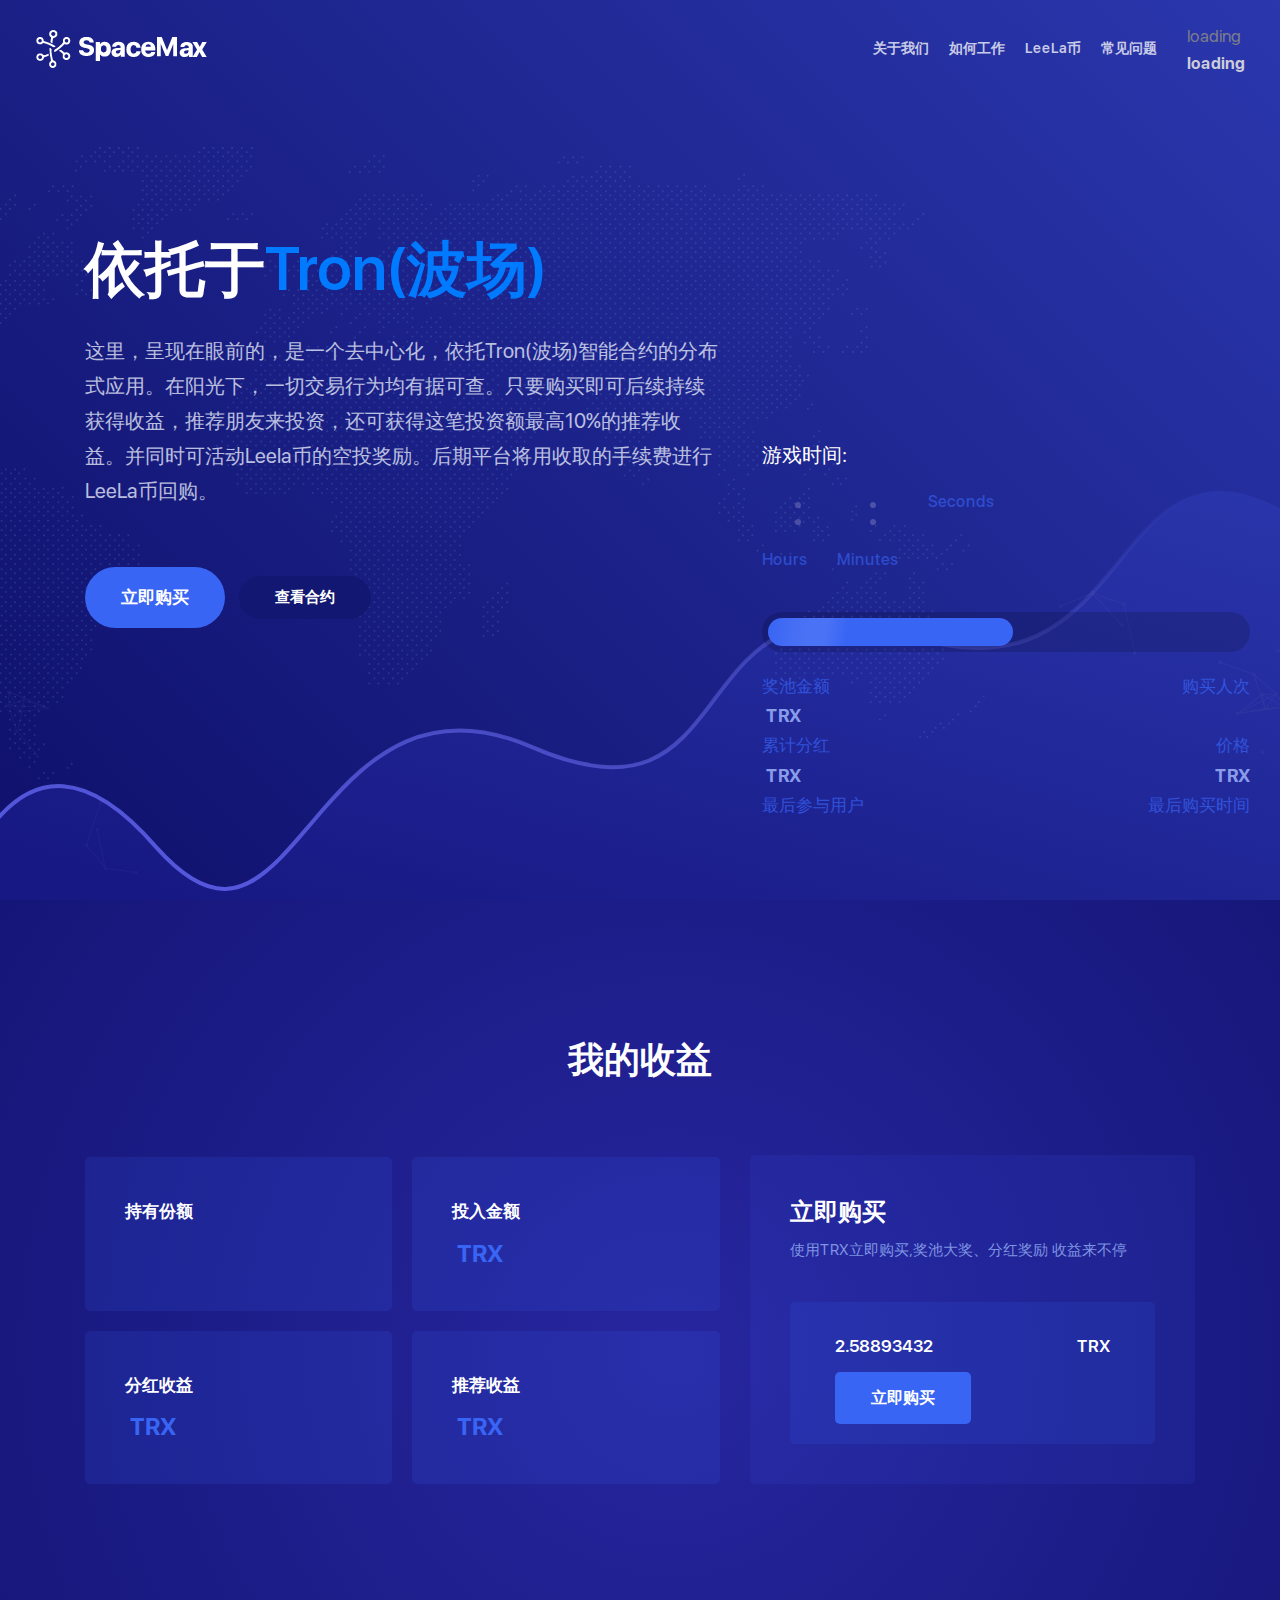
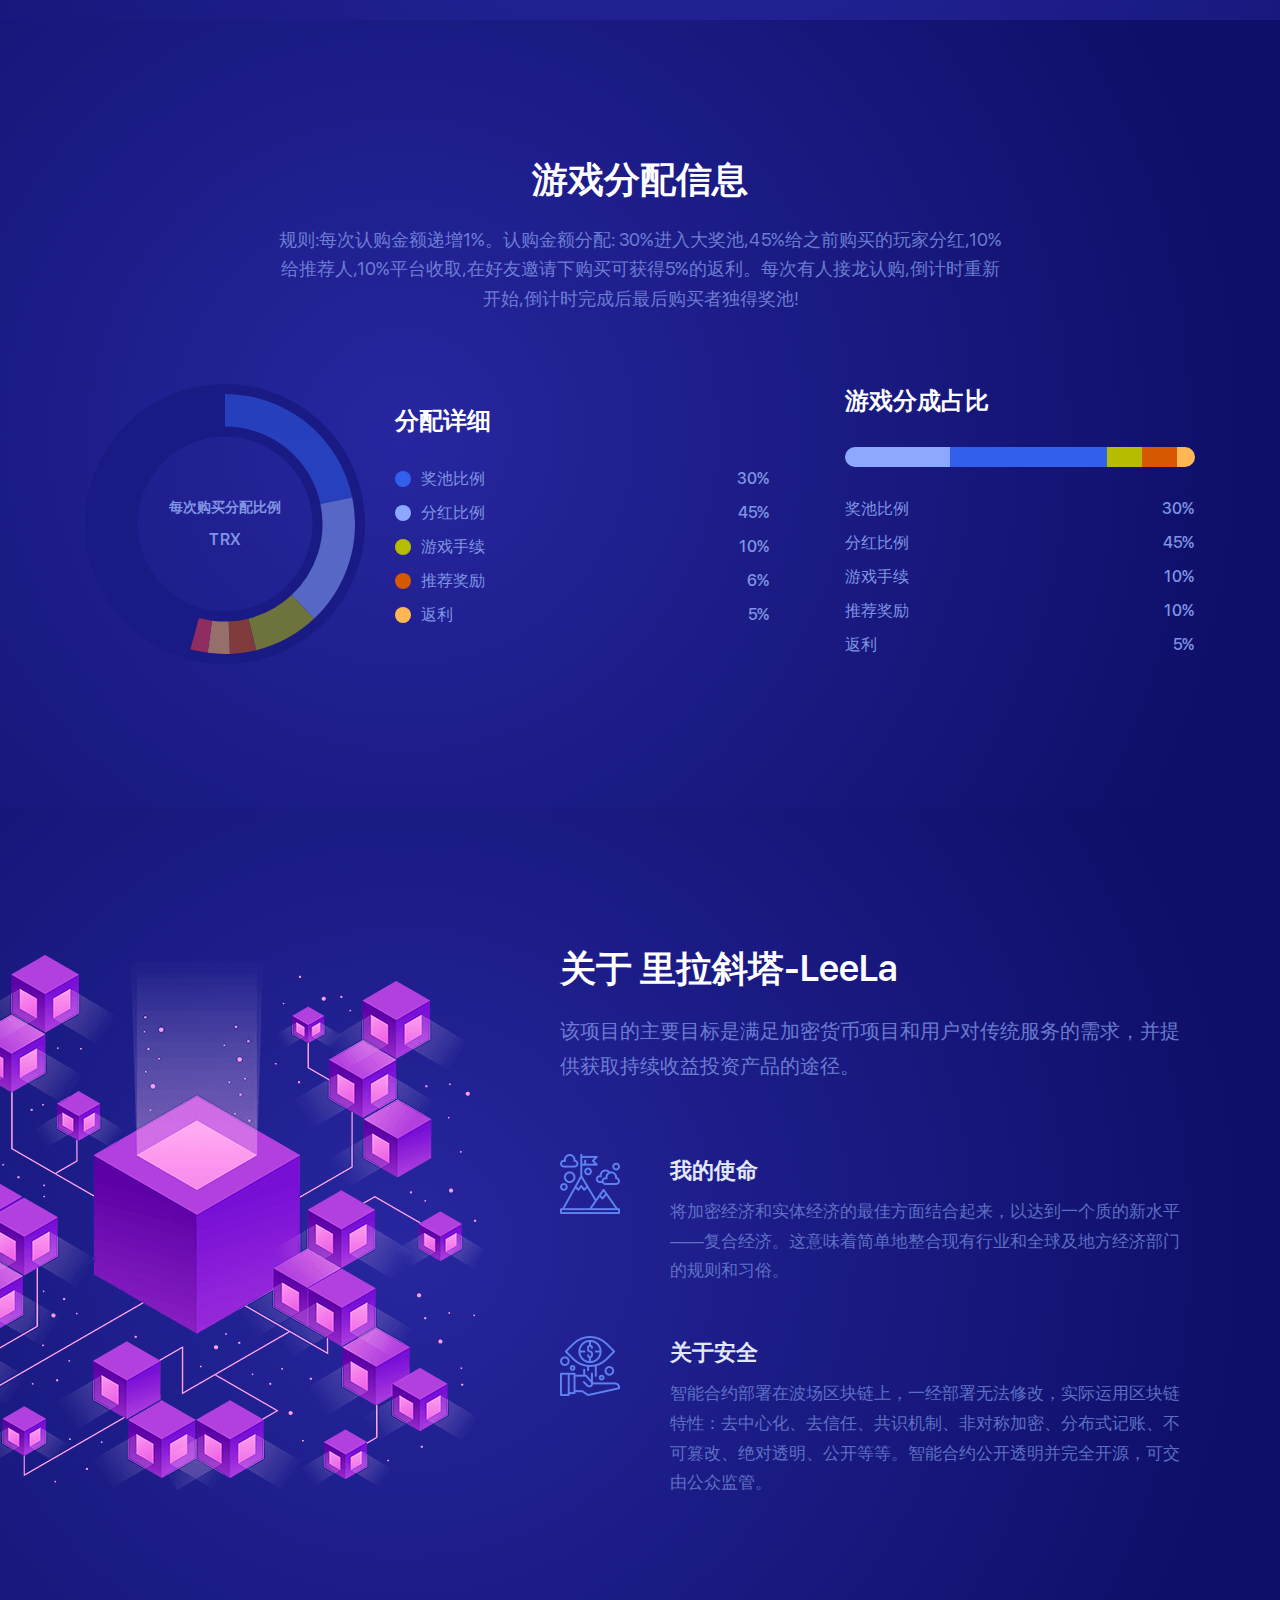
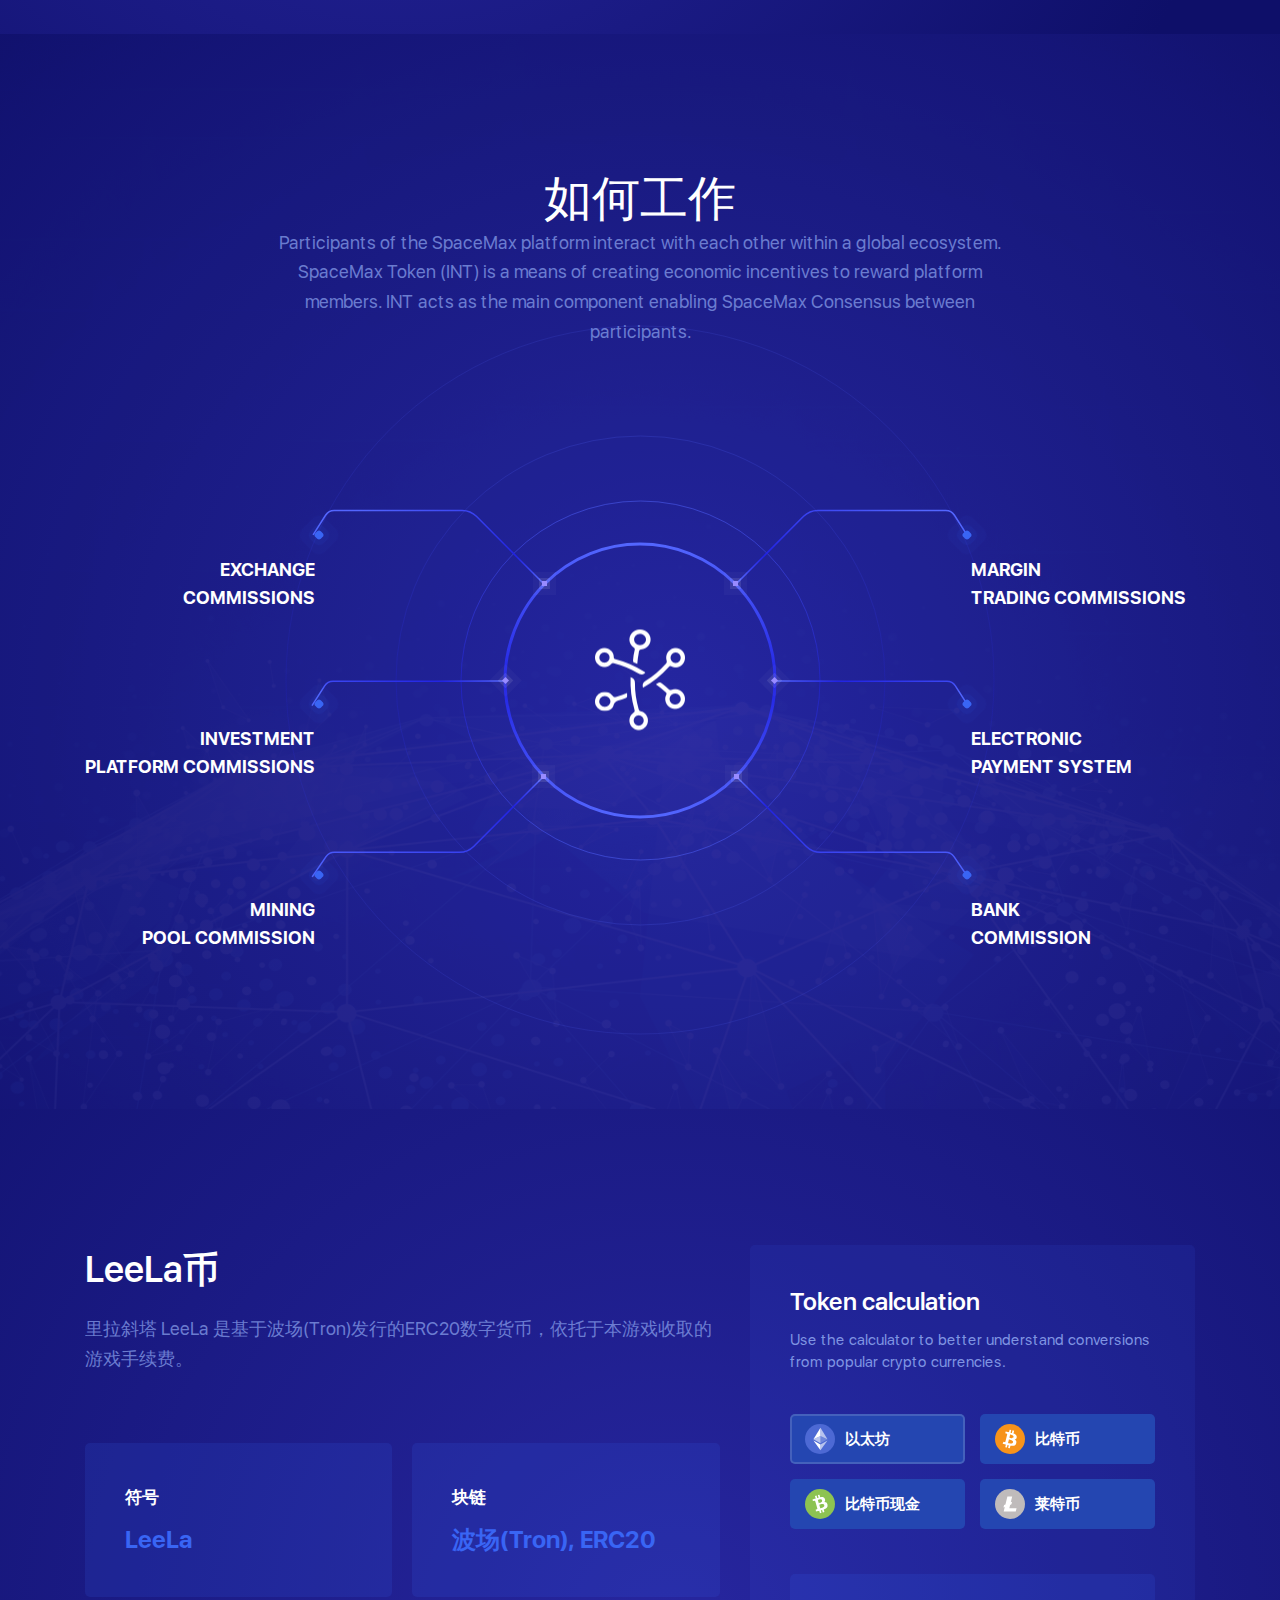
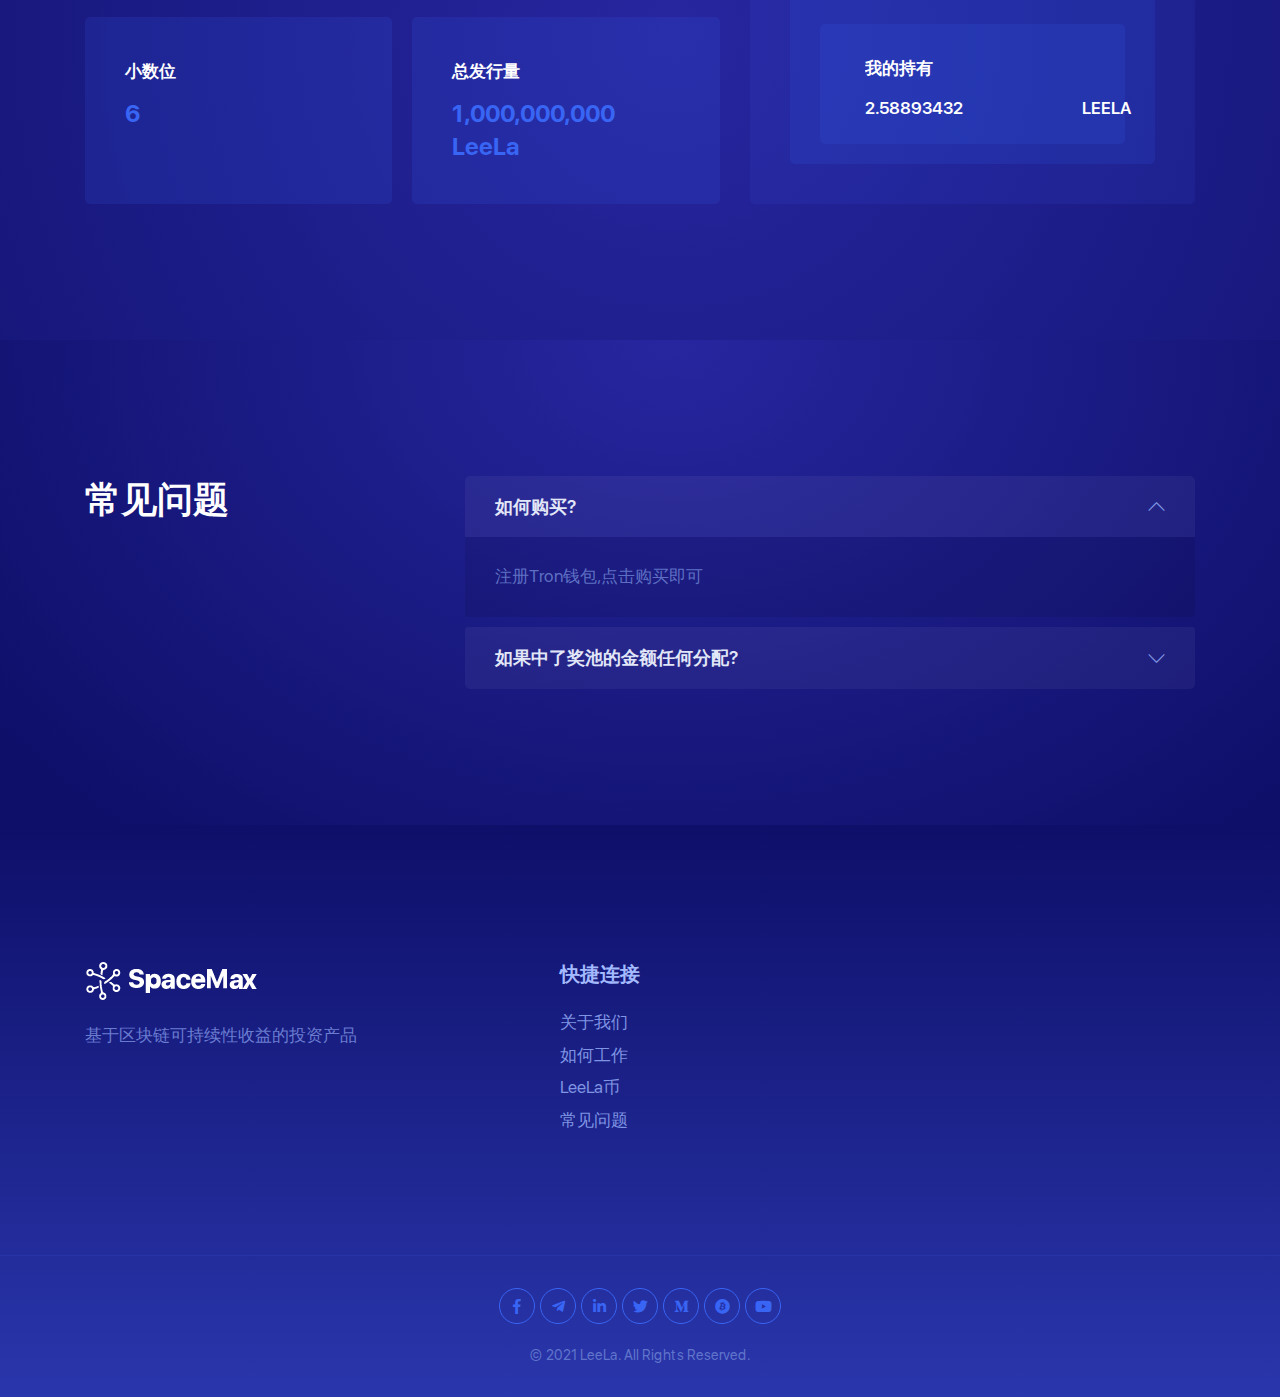
==== commit ab8c636e: "add faq" ====
--- a/new/index.html
+++ b/new/index.html
@@ -176,7 +176,7 @@
                         </div>
                     </div>
                     <div class="col-12 col-md-1 pos-abs-md-vertical-center pos-right text-center  mr-md-3 mr-xl-2 z-index1"
-                        style="display:none;">
+                        style="display:none;" id="recommond_link">
                         <!--<ul class="icon-group icon-group--vertical rounded--full justify-content-center mb-3 mb-md-10">
                             <li><a href="#" class="color--primary"><i class="fab fa-facebook-f"></i></a></li>
                             <li><a href="#" class="color--primary"><i class="fab fa-telegram-plane"></i></a></li>
@@ -194,7 +194,7 @@
         <!--我的信息-->
 
         <section class="space token-sale-details token-sale-details--v1 section--darkblue bg-gradient--darkblue--3"
-            id="token-sale-details">
+            id="my_report">
             <div class="container">
                 <div class="row">
                     <div class="col-12 col-sm-10 col-md-8 mx-auto">
@@ -500,29 +500,26 @@
                     <div class="col-12 col-lg-6 col-xl-7 mx-auto mx-md-0 remove-space--bottom">
                         <div class="mb-5 mb-lg-7 text-center text-md-left reveal">
                             <h2 class="h3-font font-w--600 mb-2">LeeLa币</h2>
-                            <p class="h6-font">Total amount of INT released is 1,000,000,000. No additional token
-                                releases will take place. If all INT available for sale are not purchased, the remaining
-                                tokens are destroyed. Token distribution takes place 10 days after the token sale is
-                                complete.</p>
+                            <p class="h6-font">里拉斜塔 LeeLa 是基于波场(Tron)发行的ERC20数字货币，依托于本游戏收取的游戏手续费。</p>
                         </div>
                         <div class="d-flex flex-row mb-2 reveal">
                             <div class="card bg-color--blue-opacity--15 border--none p-2 p-md-4 mr-2 w-100">
-                                <span class="body-font font-w--600 mb-1">Token Symbol</span>
-                                <span class="color--primary h4-font font-w--700">INT</span>
+                                <span class="body-font font-w--600 mb-1">符号</span>
+                                <span class="color--primary h4-font font-w--700">LeeLa</span>
                             </div>
                             <div class="card bg-color--blue-opacity--15 border--none p-2 p-md-4 w-100">
-                                <span class="body-font font-w--600 mb-1">Blockchain</span>
-                                <span class="color--primary h4-font font-w--700">Ethereum, ERC20</span>
+                                <span class="body-font font-w--600 mb-1">块链</span>
+                                <span class="color--primary h4-font font-w--700">波场(Tron), ERC20</span>
                             </div>
                         </div>
                         <div class="d-flex flex-row mb-2 reveal">
                             <div class="card bg-color--blue-opacity--15 border--none p-2 p-md-4 mr-2 w-100">
-                                <span class="body-font font-w--600 mb-1">Token Price</span>
-                                <span class="color--primary h4-font font-w--700">0,0014571 ETH</span>
+                                <span class="body-font font-w--600 mb-1">小数位</span>
+                                <span class="color--primary h4-font font-w--700">6</span>
                             </div>
                             <div class="card bg-color--blue-opacity--15 border--none p-2 p-md-4 w-100">
-                                <span class="body-font font-w--600 mb-1">Total Token Supply</span>
-                                <span class="color--primary h4-font font-w--700">1,000,000,000 INT</span>
+                                <span class="body-font font-w--600 mb-1">总发行量</span>
+                                <span class="color--primary h4-font font-w--700">1,000,000,000 LeeLa</span>
                             </div>
                         </div>
                     </div>
@@ -534,35 +531,21 @@
                                     conversions from popular crypto currencies.</span>
                             </div>
                             <div class="d-flex align-items-center flex-wrap">
-                                <button
-                                    class="token-calculator__coin token-calculator__coin--is-active d-flex align-items-center rounded--05">
-                                    <img src="img/icon-eth.svg" alt="coin-icon" class="svg" /> <span
-                                        class="coin-name font-w--600 color--white ml-1" data-coin="eth">Ethereum</span>
-                                </button>
-                                <button class="token-calculator__coin d-flex align-items-center rounded--05"> <img
-                                        src="img/icon-btc.svg" alt="coin-icon" class="svg" /> <span
-                                        class="coin-name font-w--600 color--white ml-1" data-coin="btc">Bitcoin</span>
-                                </button>
-                                <button class="token-calculator__coin d-flex align-items-center rounded--05"> <img
-                                        src="img/icon-bch.svg" alt="coin-icon" class="svg" /> <span
-                                        class="coin-name font-w--600 color--white ml-1" data-coin="bch">Bitcoin
-                                        Cash</span> </button>
-                                <button class="token-calculator__coin d-flex align-items-center rounded--05"> <img
-                                        src="img/icon-ltc.svg" alt="coin-icon" class="svg" /> <span
-                                        class="coin-name font-w--600 color--white ml-1" data-coin="ltc">Litcoin</span>
-                                </button>
+                                <button class="token-calculator__coin token-calculator__coin--is-active d-flex align-items-center rounded--05"> <img src="img/icon-eth.svg" alt="coin-icon" class="svg" /> <span class="coin-name font-w--600 color--white ml-1" data-coin="eth">以太坊</span> </button>
+                                <button class="token-calculator__coin d-flex align-items-center rounded--05"> <img src="img/icon-btc.svg" alt="coin-icon" class="svg" /> <span class="coin-name font-w--600 color--white ml-1" data-coin="btc">比特币</span> </button>
+                                <button class="token-calculator__coin d-flex align-items-center rounded--05"> <img src="img/icon-bch.svg" alt="coin-icon" class="svg" /> <span class="coin-name font-w--600 color--white ml-1" data-coin="bch">比特币现金</span> </button>
+                                <button class="token-calculator__coin d-flex align-items-center rounded--05"> <img src="img/icon-ltc.svg" alt="coin-icon" class="svg" /> <span class="coin-name font-w--600 color--white ml-1" data-coin="ltc">莱特币</span> </button>
                             </div>
                             <div class="token-calculator-fields bg-color--blue-opacity--15 rounded--05 mt-3">
-                                <div class="input-field-row input-field-row--src">
-                                    <input type="number" value="" placeholder="100000"
-                                        class="currency-input--src body-font font-w--600" />
-                                    <span class="currency-name body-font font-w--600 text-uppercase">INT</span>
-                                </div>
-                                <div class="input-field-row pb-0">
-                                    <input type="number" readonly="" value="2.58893432"
-                                        class="currency-input body-font font-w--600" />
-                                    <span
-                                        class="currency-name currency-name--target body-font font-w--600 text-uppercase">ETH</span>
+                                <div class="token-calculator-fields bg-color--blue-opacity--15 rounded--05 mt-3">
+                                    <div class="input-field-row pb-0">
+                                        <input type="text" readonly="" value="我的持有" class="currency-input body-font font-w--600" />
+                                 
+                                    </div>
+                                    <div class="input-field-row pb-0">
+                                        <input type="number" readonly="" value="2.58893432" class="currency-input body-font font-w--600" />
+                                        <span class="currency-name currency-name--target body-font font-w--600 text-uppercase">LeeLa</span>
+                                    </div>
                                 </div>
                             </div>
                         </div>
@@ -664,8 +647,8 @@
                                 <li><a href="#" class="color--primary"><i class="fab fa-bitcoin"></i></a></li>
                                 <li><a href="#" class="color--primary"><i class="fab fa-youtube"></i></a></li>
                             </ul>
-                            <p class="text-color--500 font-size--14">&copy; 2019 <a href="#"
-                                    class="text-color--500">SpaceMax</a>. All Rights Reserved.</p>
+                            <p class="text-color--500 font-size--14">&copy; 2021 <a href="#"
+                                    class="text-color--500">LeeLa</a>. All Rights Reserved.</p>
                         </div>
                     </div>
                 </div>
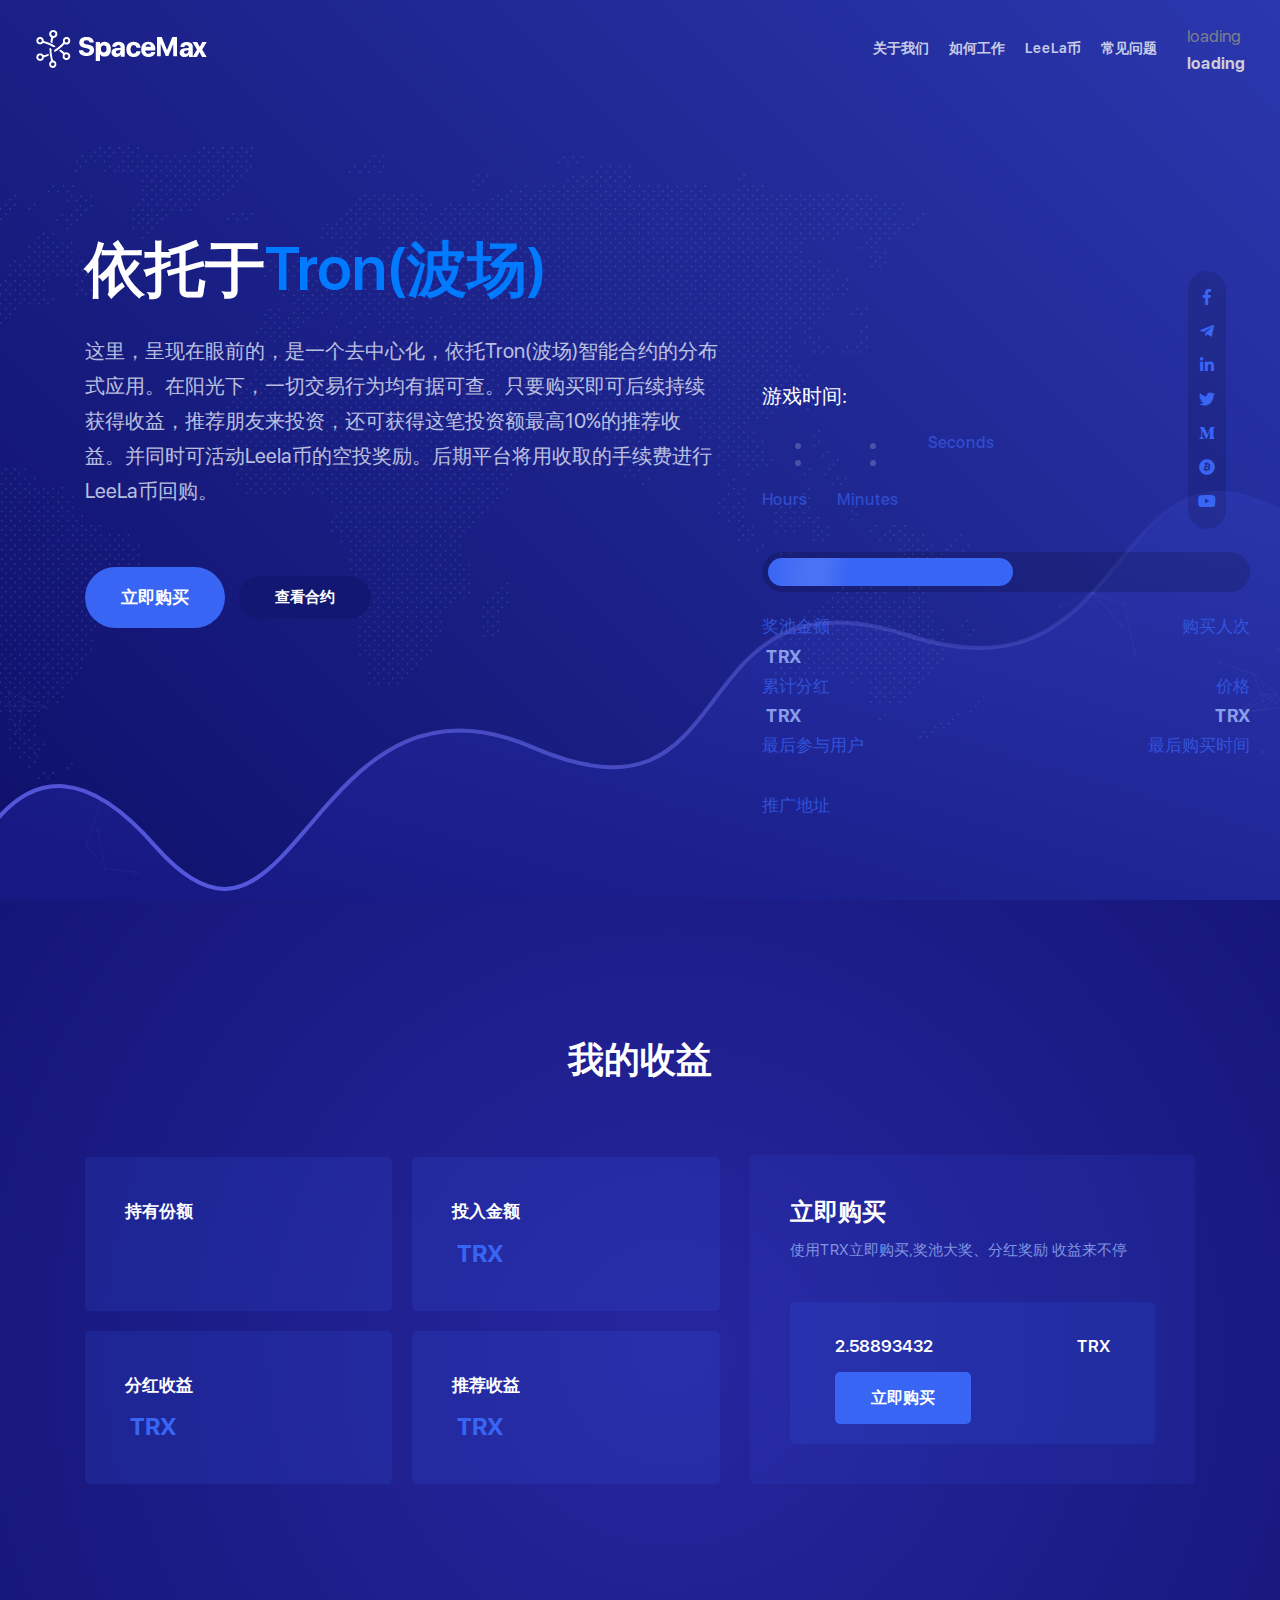
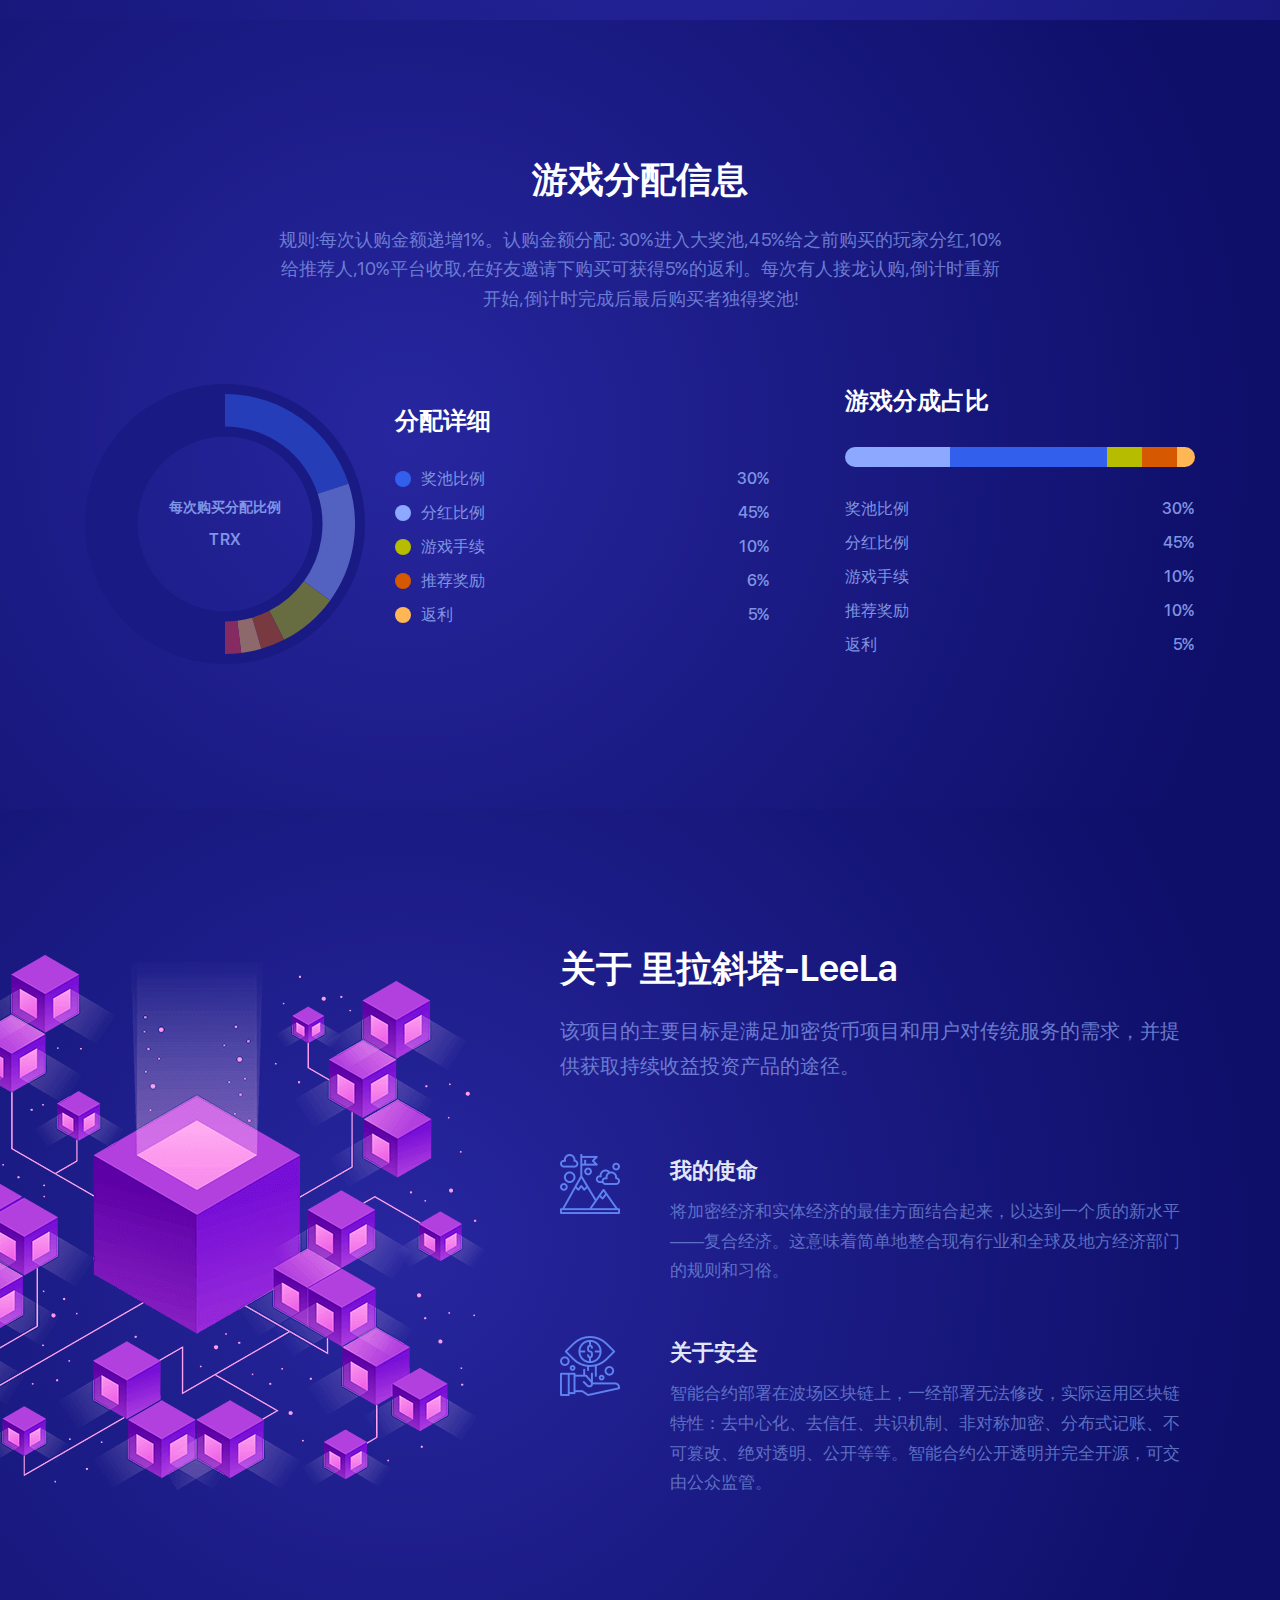
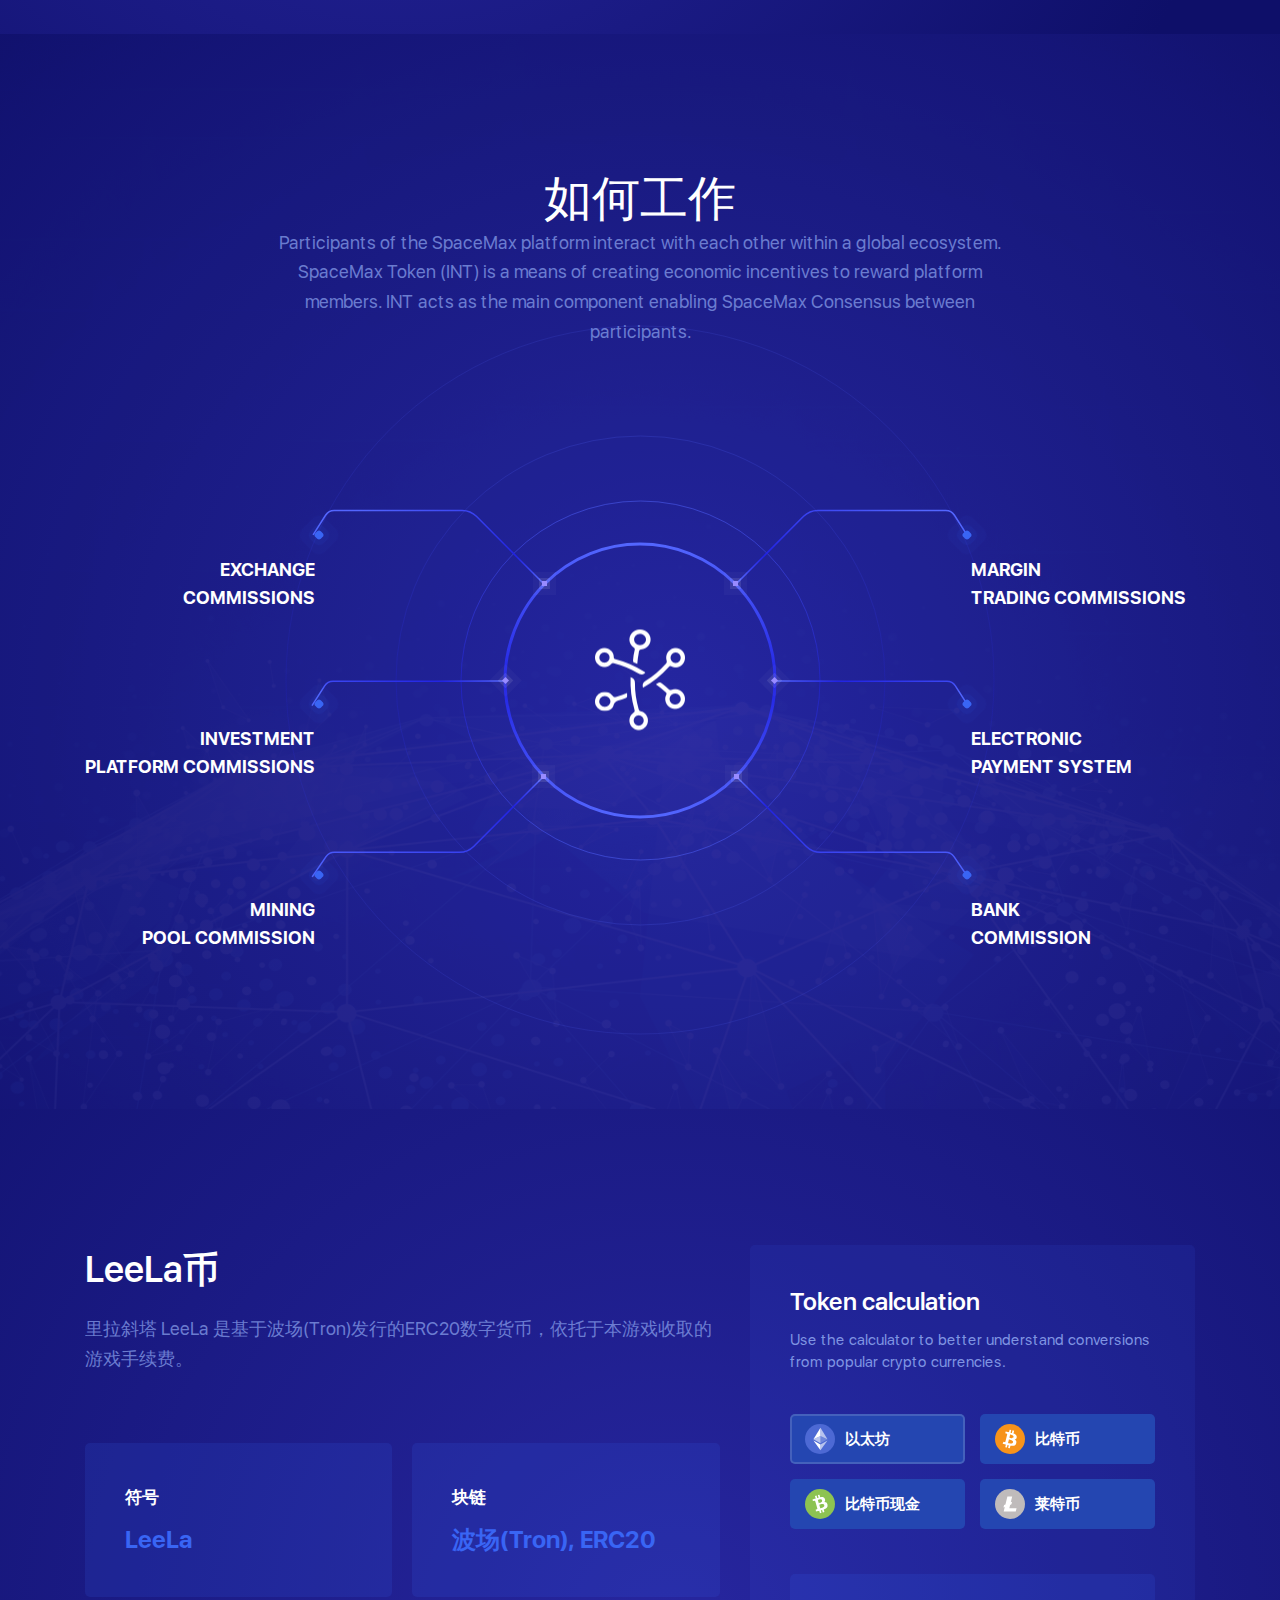
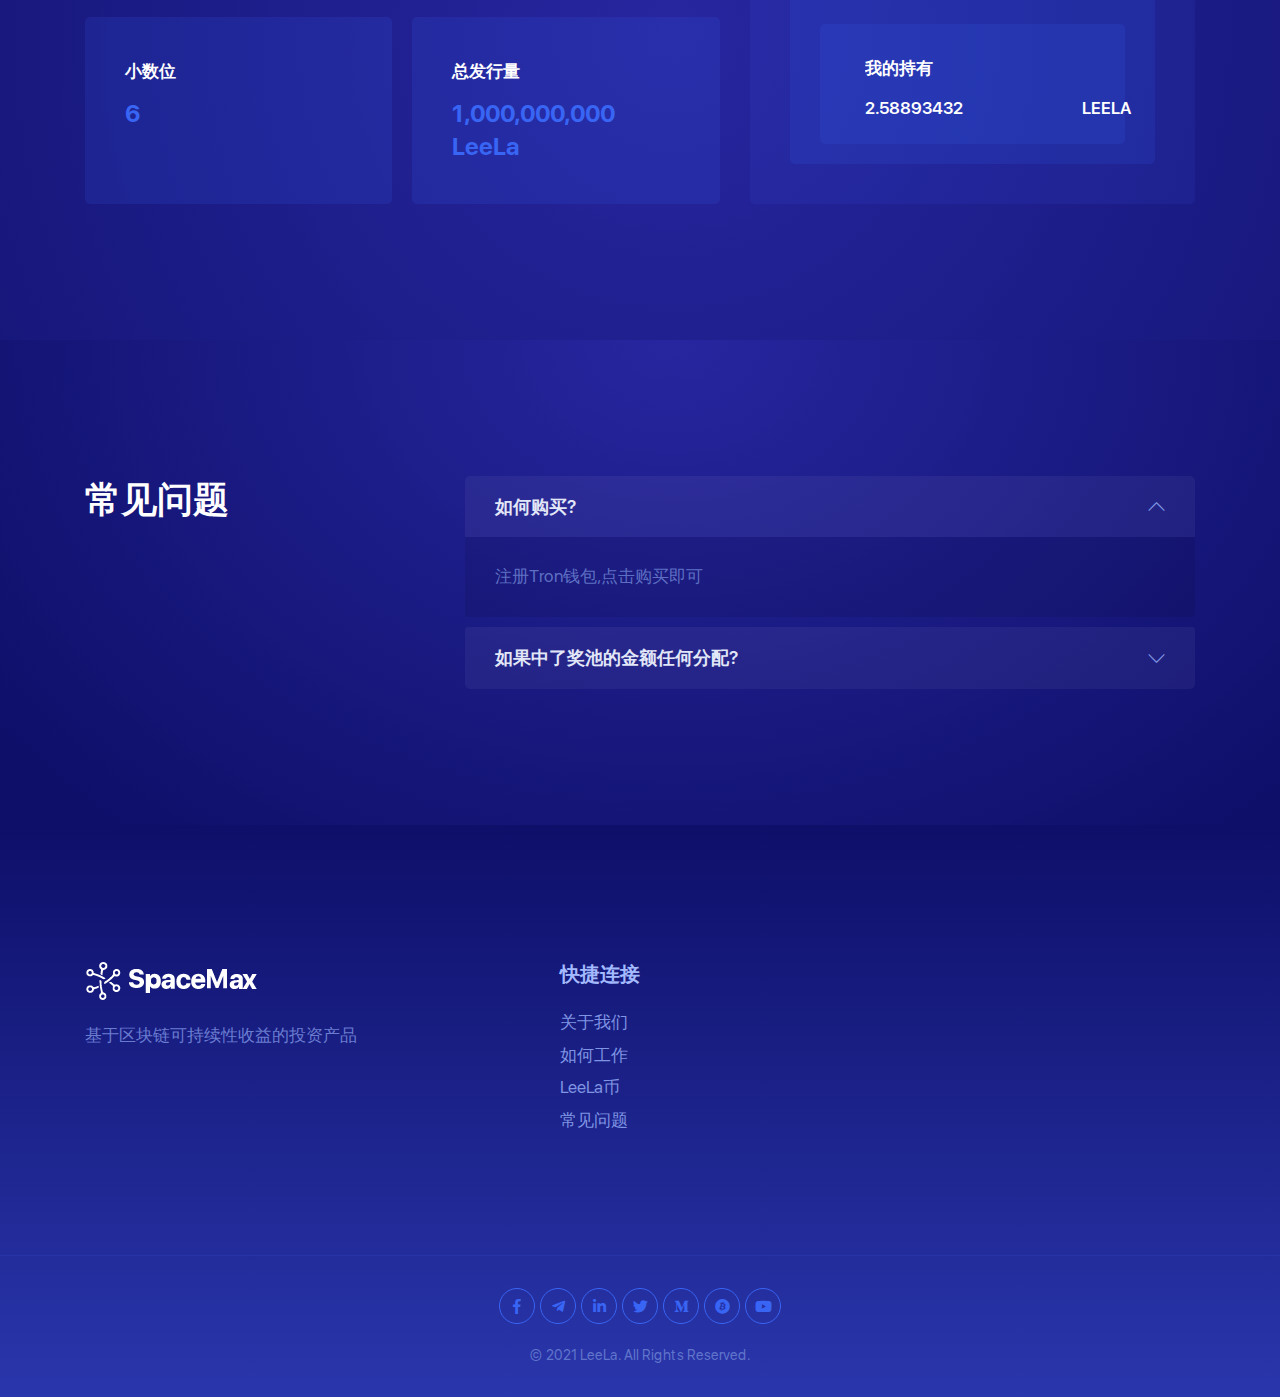
==== commit b3da0ec6: "add faq" ====
--- a/new/index.html
+++ b/new/index.html
@@ -173,11 +173,16 @@
                                     <p class="text-color--300 h6-font font-w--700"><span id="last_time"></span></p>
                                 </div>
                             </div>
-                        </div>
-                    </div>
-                    <div class="col-12 col-md-1 pos-abs-md-vertical-center pos-right text-center  mr-md-3 mr-xl-2 z-index1"
-                        style="display:none;" id="recommond_link">
-                        <!--<ul class="icon-group icon-group--vertical rounded--full justify-content-center mb-3 mb-md-10">
+                            <div class="d-flex justify-content-between"  id="recommond_link" style="display:none;" >
+                                <div class="ico-progress__text">
+                                    <span class="body-font color--primary opacity--70 font-w--500">推广地址</span>
+                                    <h6><a href="#"></a></h6>
+                                </div>
+                            </div>
+                        </div>
+                    </div>
+                    <div class="col-12 col-md-1 pos-abs-md-vertical-center pos-right text-center  mr-md-3 mr-xl-2 z-index1">
+                        <ul class="icon-group icon-group--vertical rounded--full justify-content-center mb-3 mb-md-10">
                             <li><a href="#" class="color--primary"><i class="fab fa-facebook-f"></i></a></li>
                             <li><a href="#" class="color--primary"><i class="fab fa-telegram-plane"></i></a></li>
                             <li><a href="#" class="color--primary"><i class="fab fa-linkedin-in"></i></a></li>
@@ -185,8 +190,8 @@
                             <li><a href="#" class="color--primary"><i class="fab fa-medium-m"></i></a></li>
                             <li><a href="#" class="color--primary"><i class="fab fa-bitcoin"></i></a></li>
                             <li><a href="#" class="color--primary"><i class="fab fa-youtube"></i></a></li>
-                        </ul>-->
-                        <h6><a href="#"></a></h6>
+                        </ul>
+             
                     </div>
                 </div>
             </div>
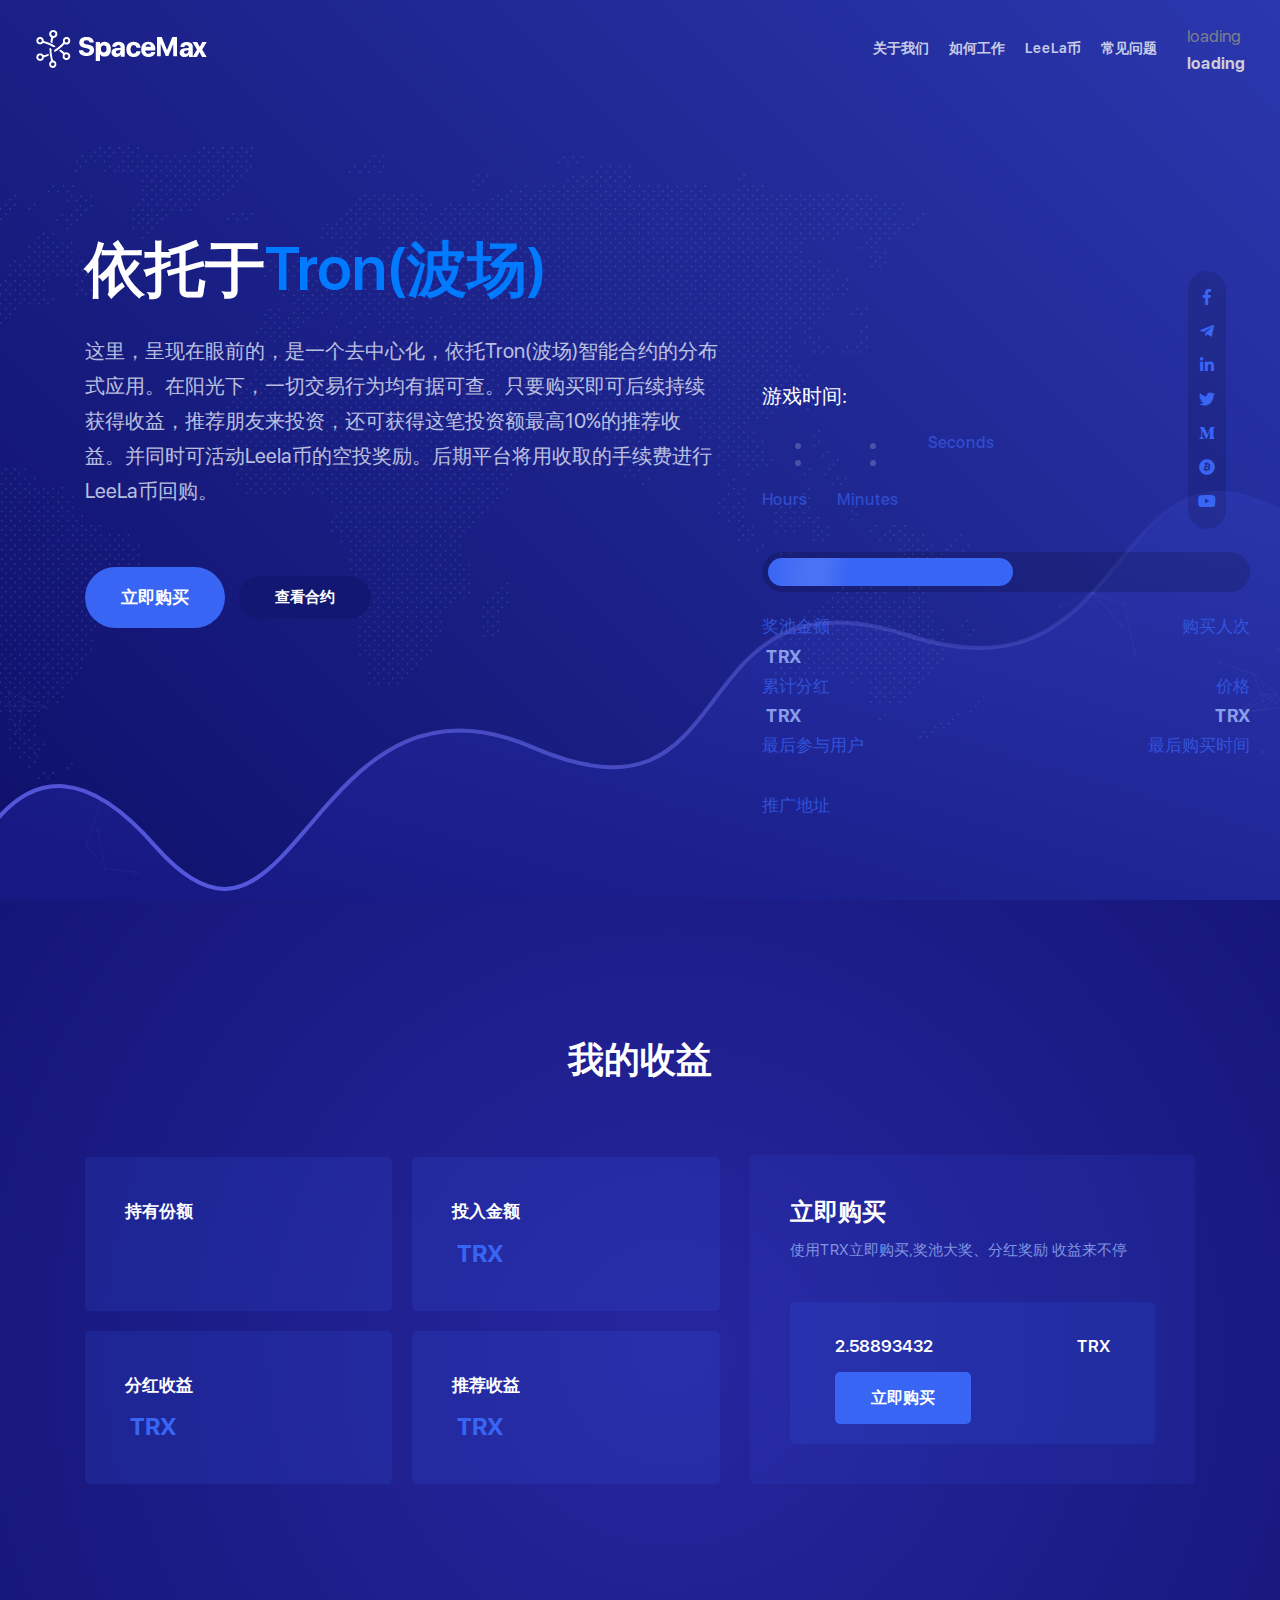
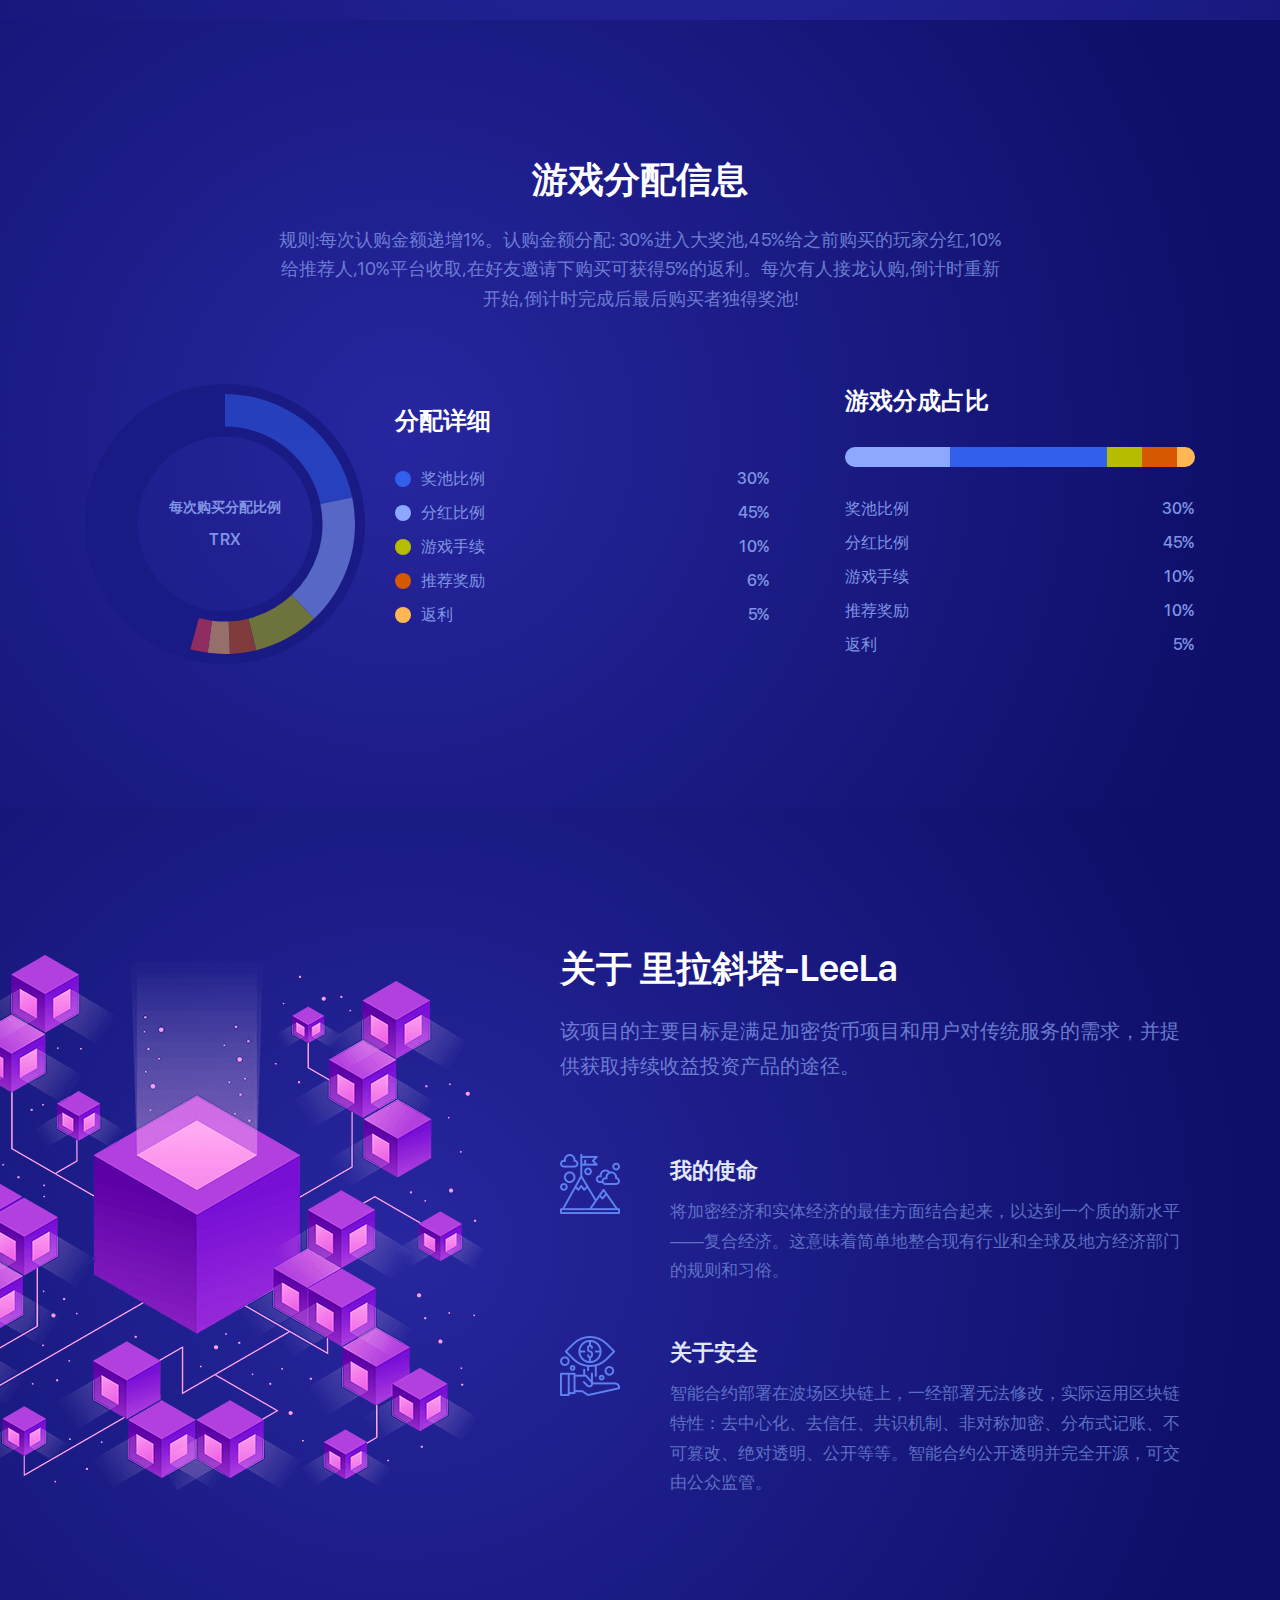
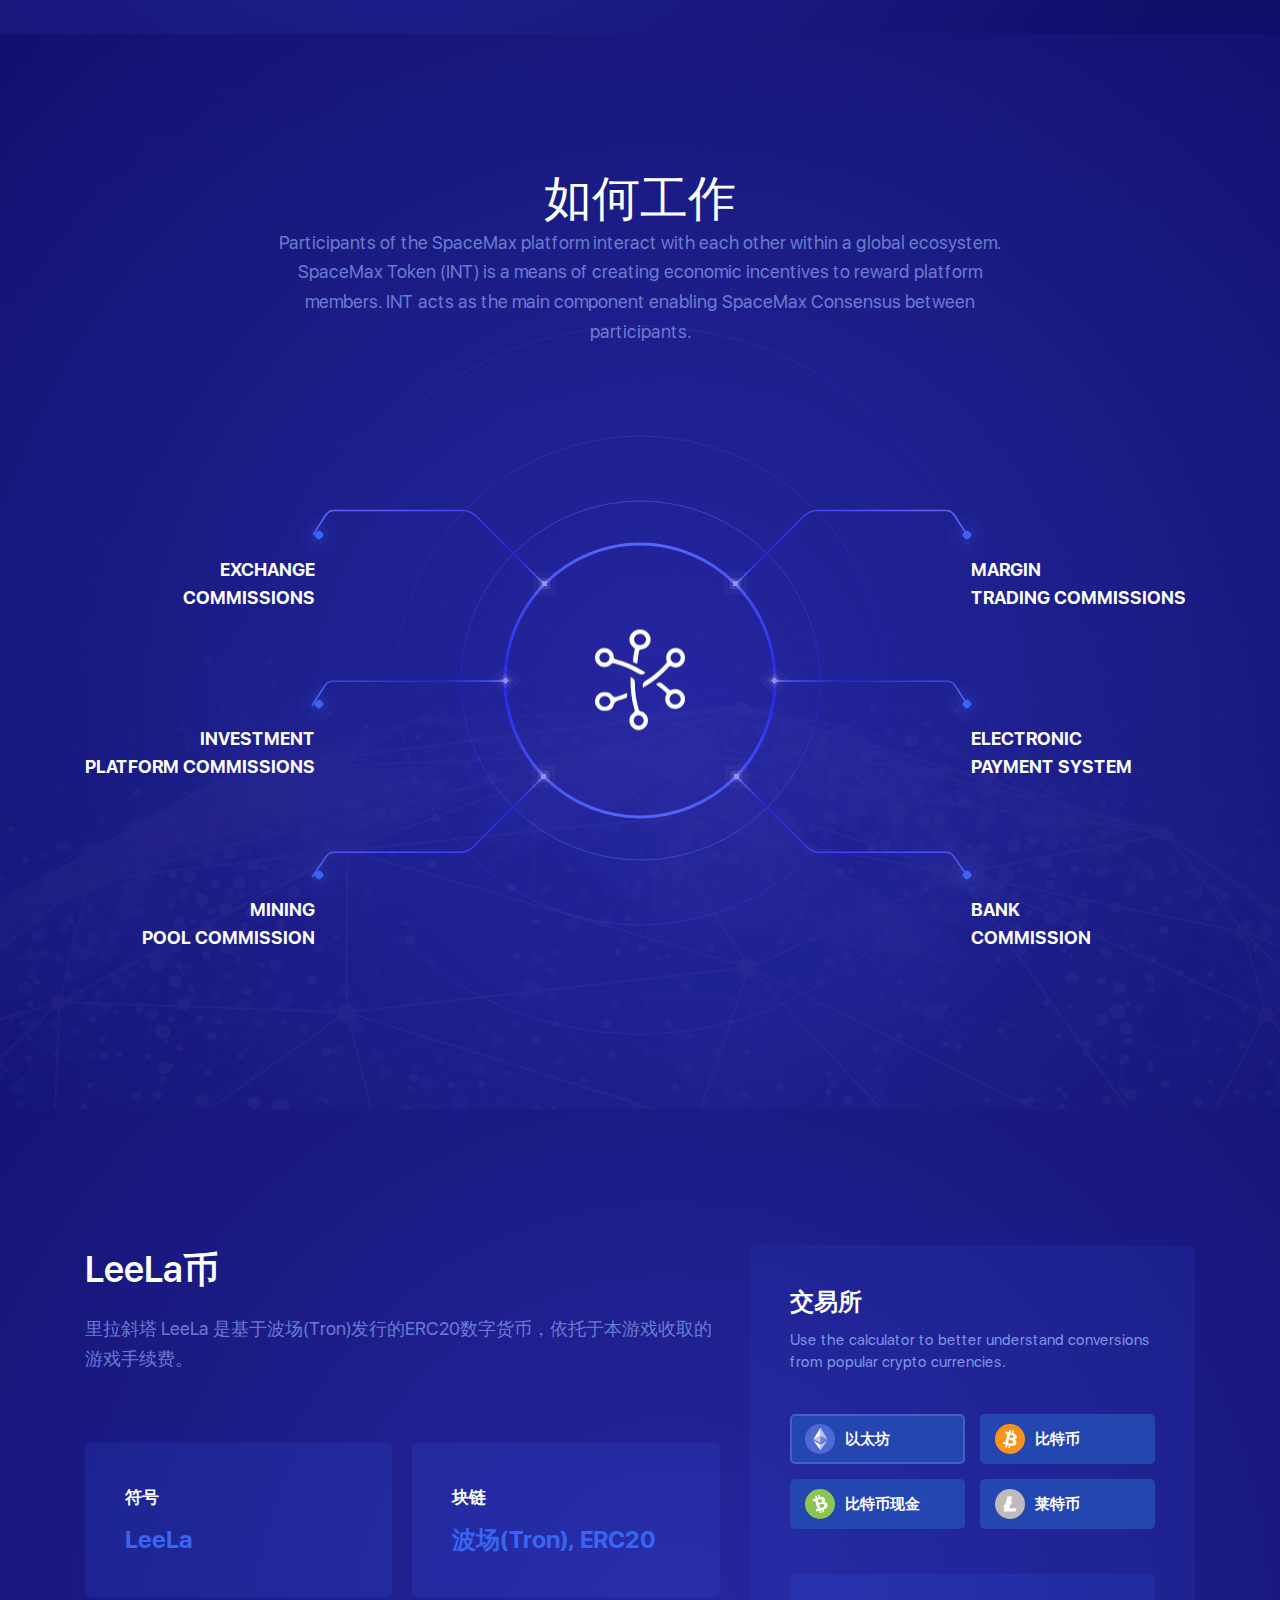
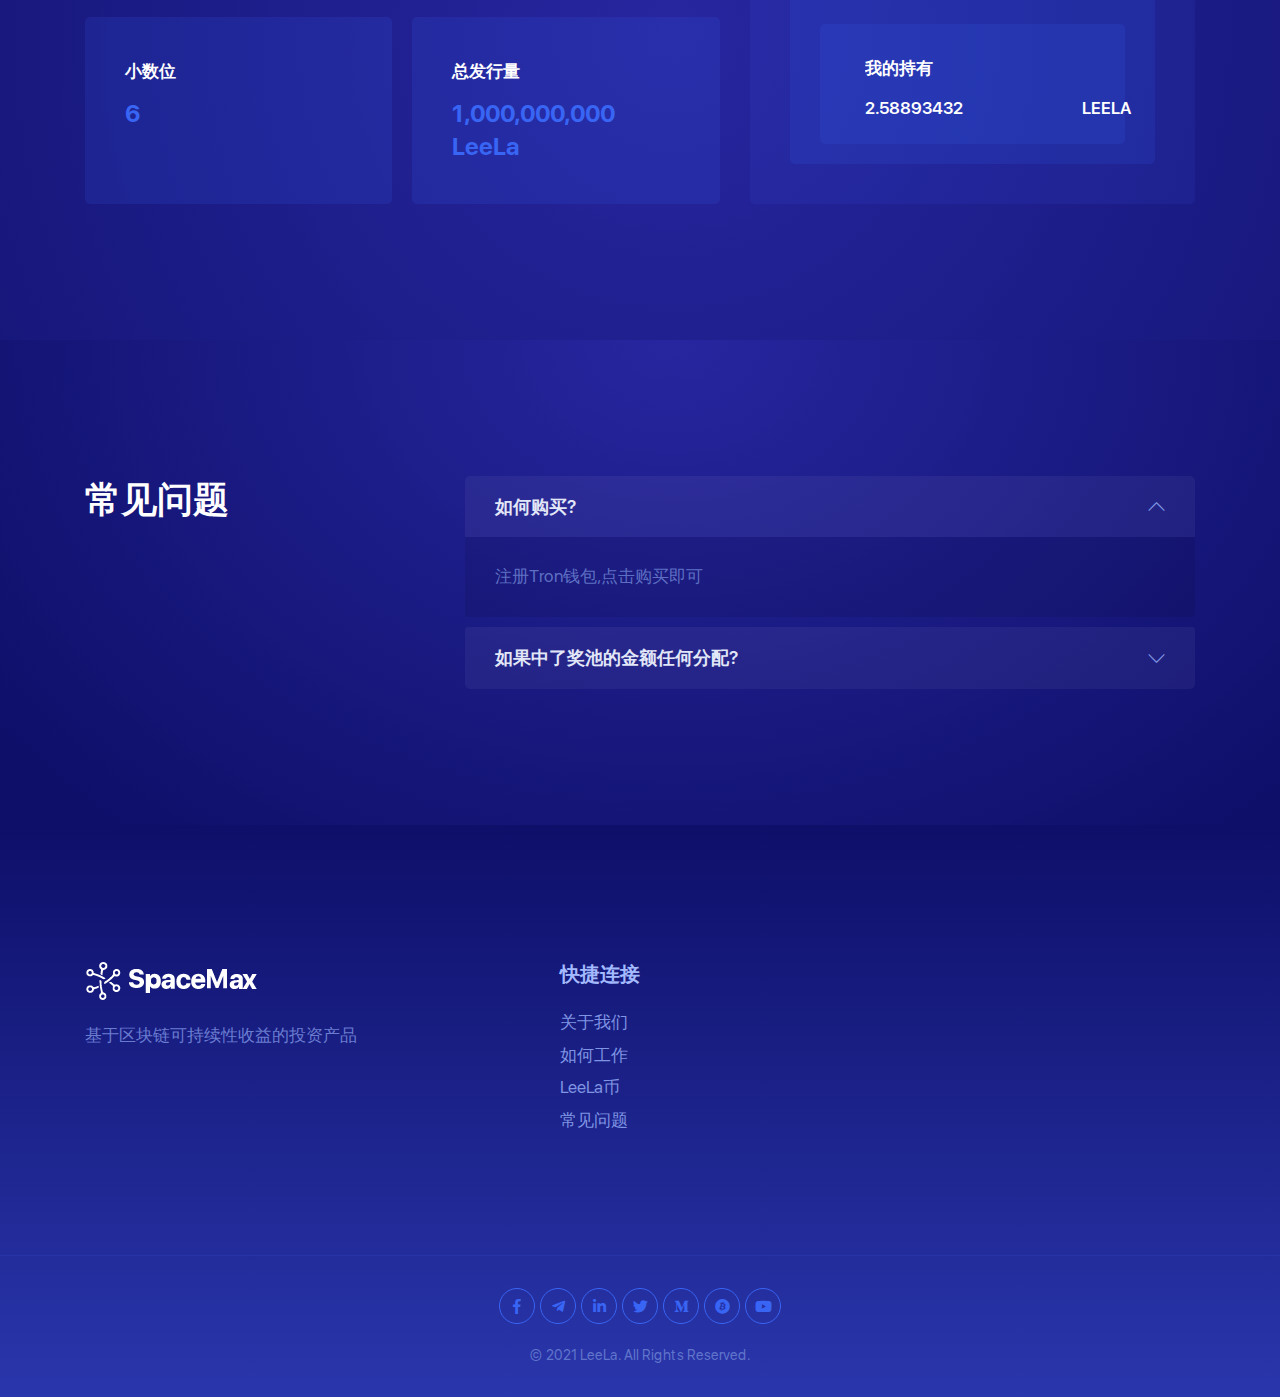
==== commit 179ea643: "add faq" ====
--- a/new/index.html
+++ b/new/index.html
@@ -531,7 +531,7 @@
                     <div class="col-12 col-lg-6 col-xl-5 mt-2 mt-lg-0">
                         <div class="token-calculator bg-color--blue-opacity--10 rounded--05 p-2 p-md-4 reveal">
                             <div class="mb-4">
-                                <h3 class="h4-font font-w--600 mb-1">Token calculation </h3>
+                                <h3 class="h4-font font-w--600 mb-1">交易所 </h3>
                                 <span class="text-color--400 font-size--15">Use the calculator to better understand
                                     conversions from popular crypto currencies.</span>
                             </div>
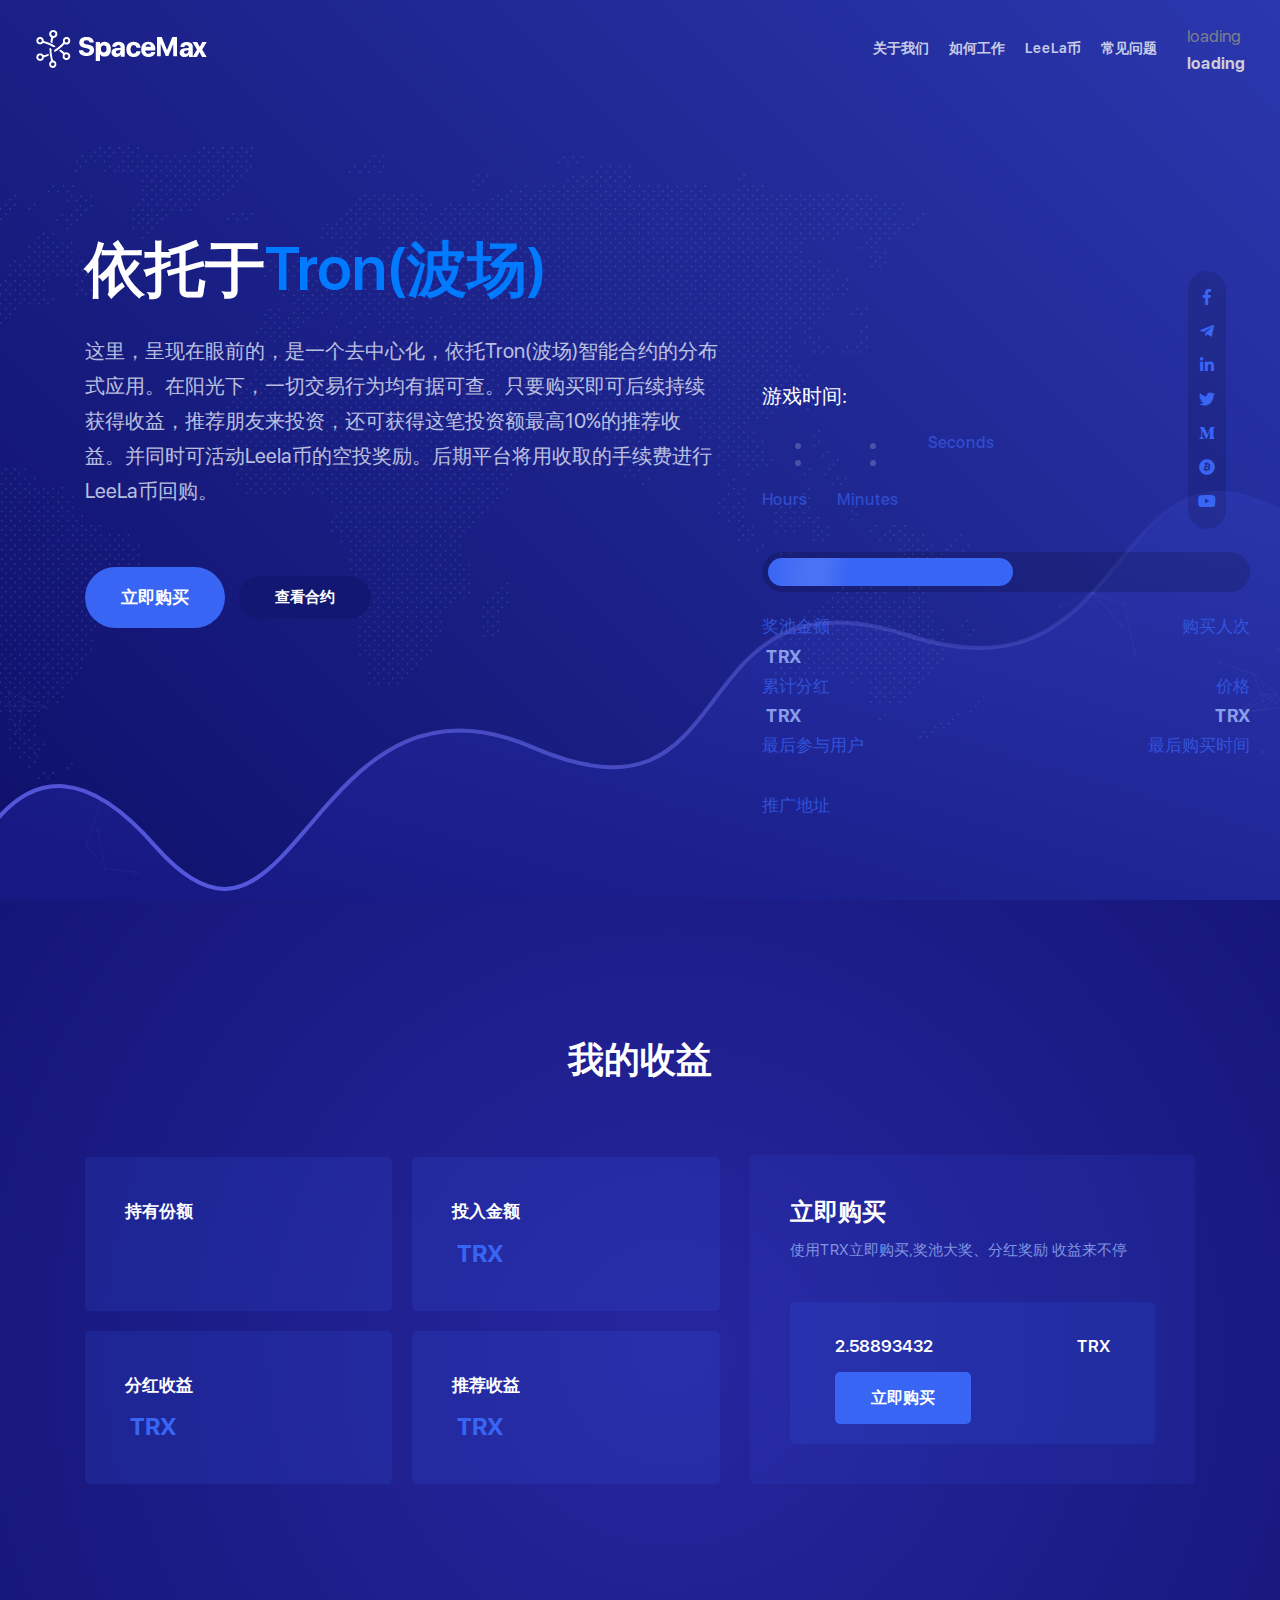
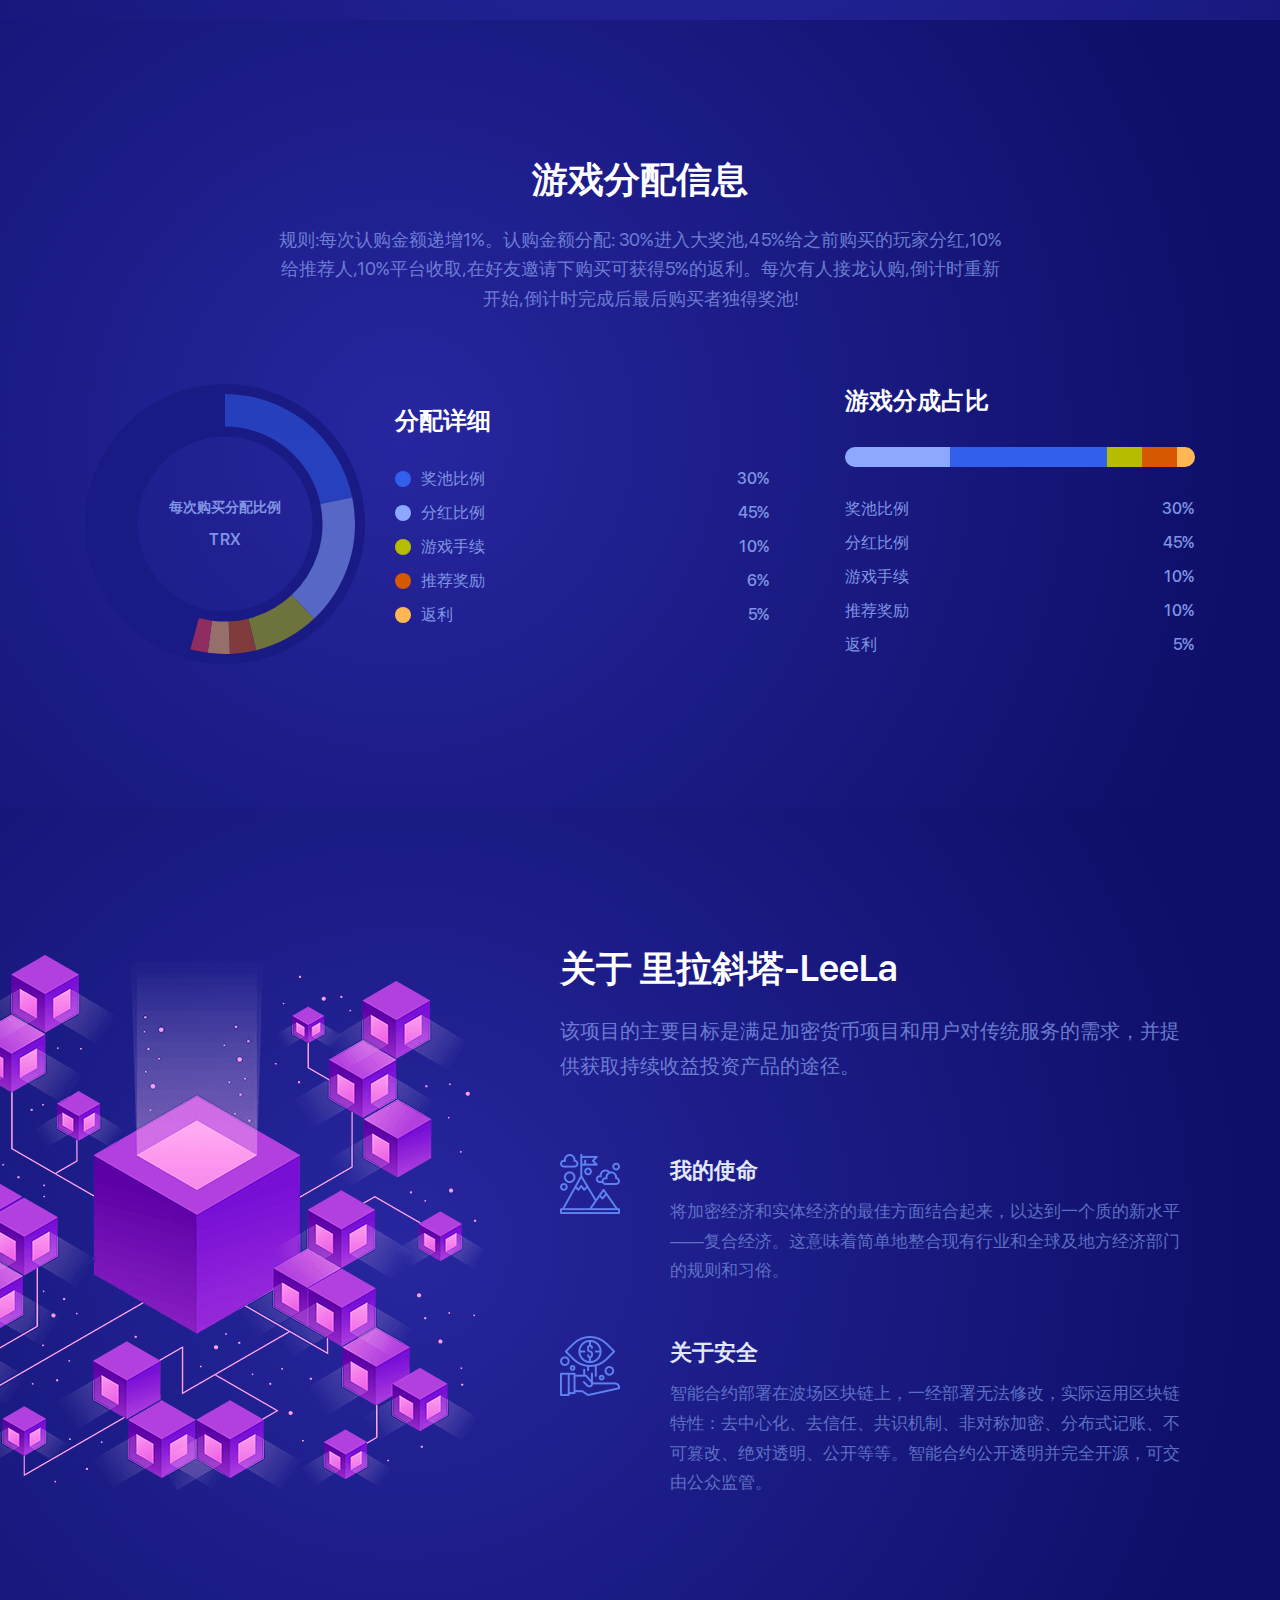
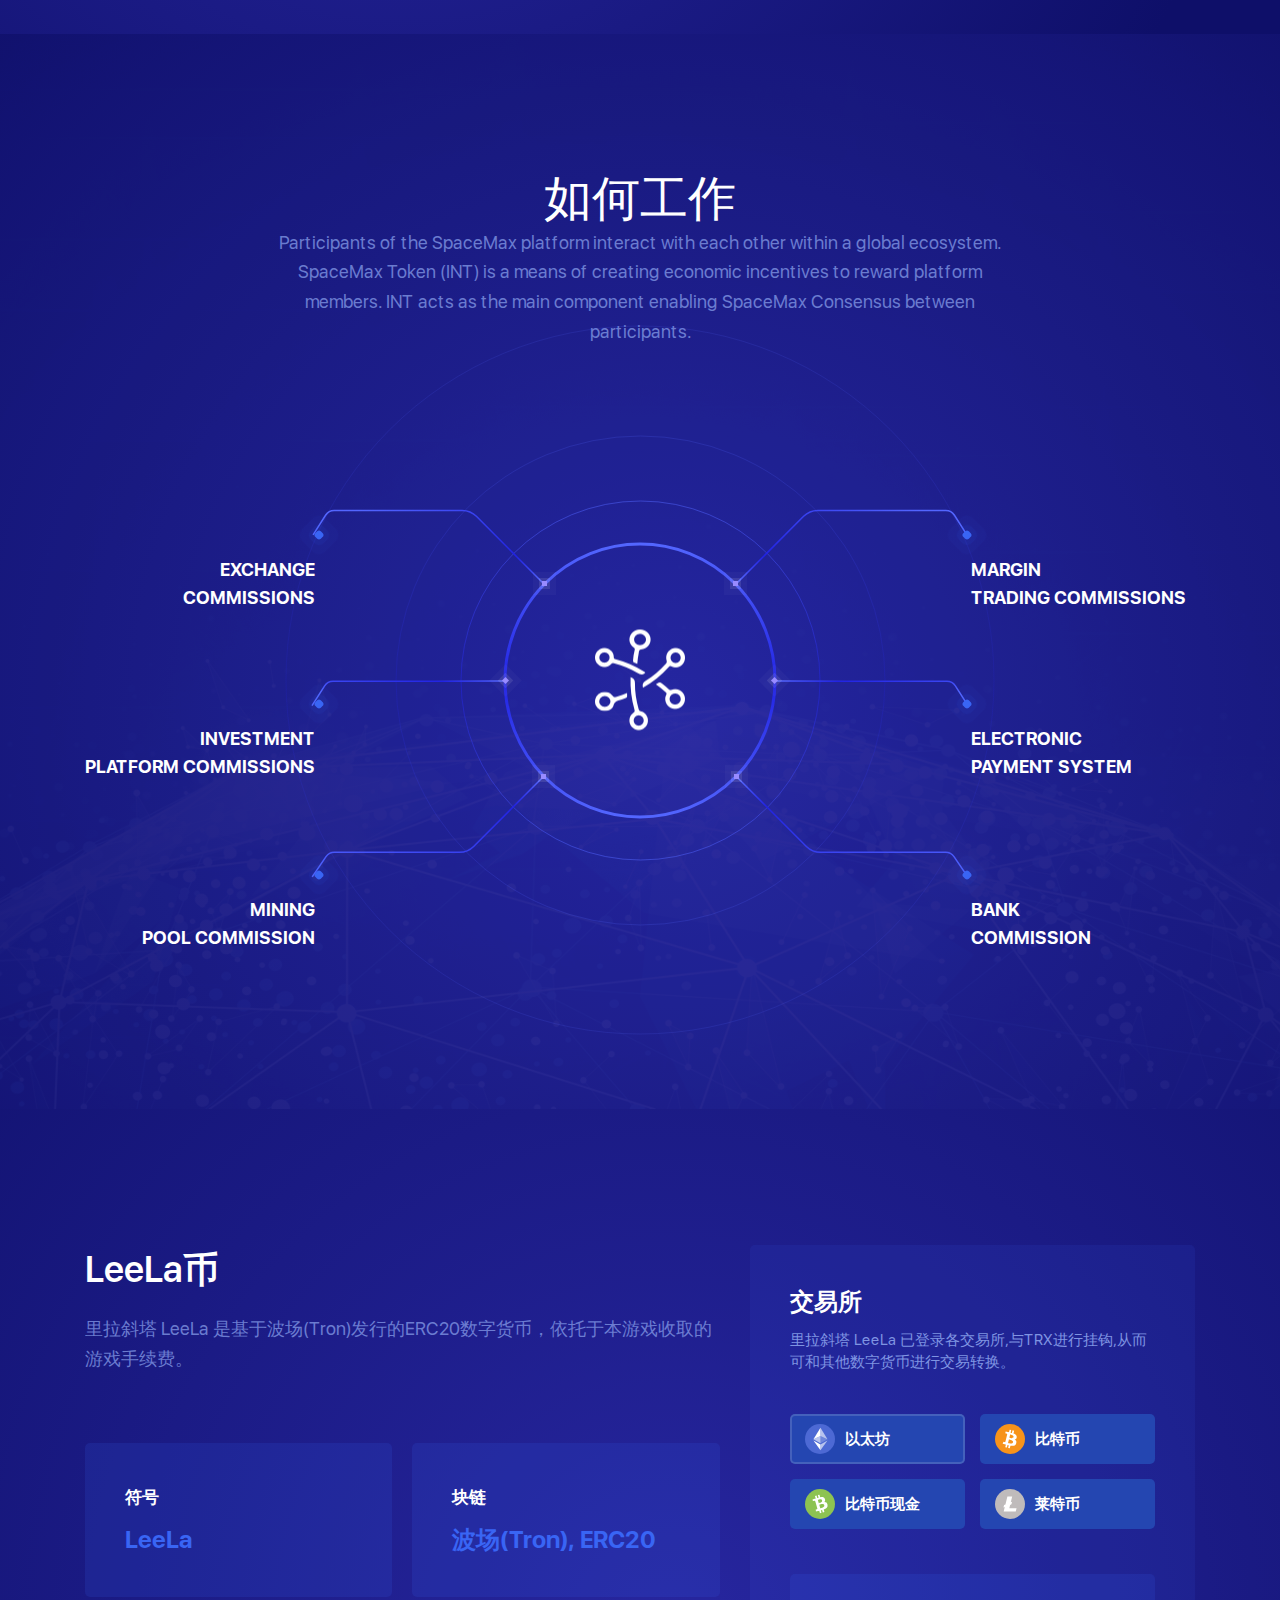
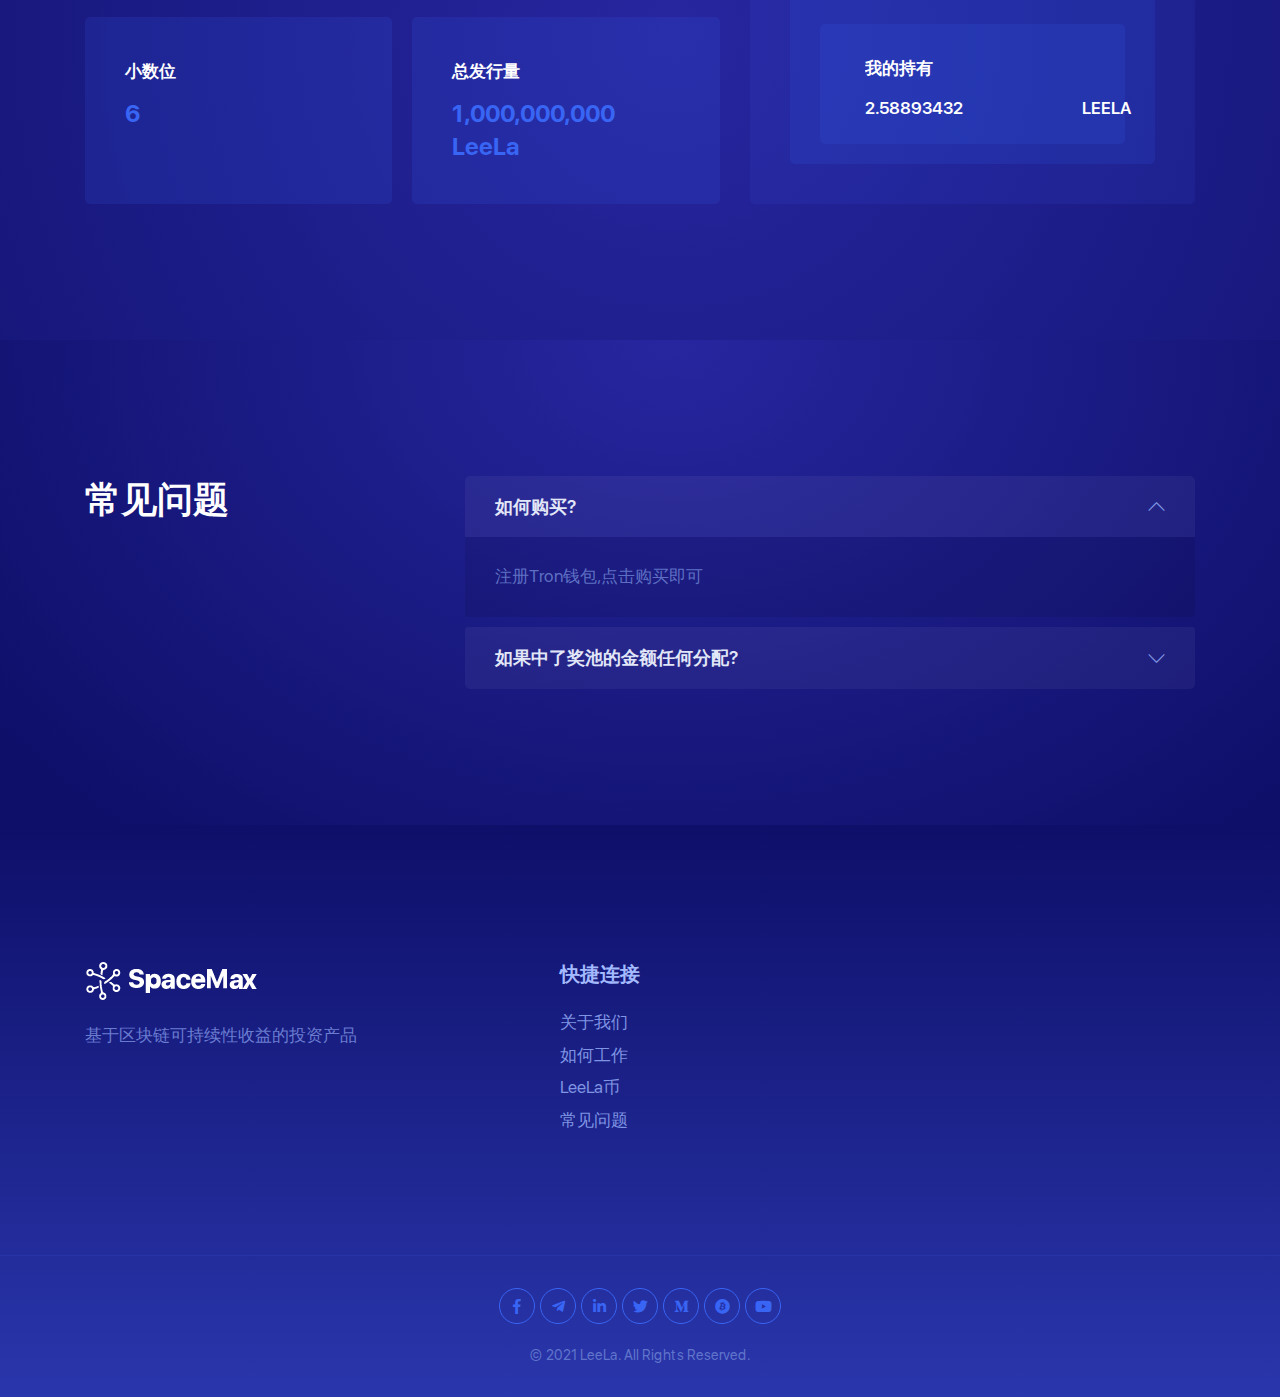
==== commit b5169830: "add faq" ====
--- a/new/index.html
+++ b/new/index.html
@@ -532,8 +532,7 @@
                         <div class="token-calculator bg-color--blue-opacity--10 rounded--05 p-2 p-md-4 reveal">
                             <div class="mb-4">
                                 <h3 class="h4-font font-w--600 mb-1">交易所 </h3>
-                                <span class="text-color--400 font-size--15">Use the calculator to better understand
-                                    conversions from popular crypto currencies.</span>
+                                <span class="text-color--400 font-size--15">里拉斜塔 LeeLa 已登录各交易所,与TRX进行挂钩,从而可和其他数字货币进行交易转换。</span>
                             </div>
                             <div class="d-flex align-items-center flex-wrap">
                                 <button class="token-calculator__coin token-calculator__coin--is-active d-flex align-items-center rounded--05"> <img src="img/icon-eth.svg" alt="coin-icon" class="svg" /> <span class="coin-name font-w--600 color--white ml-1" data-coin="eth">以太坊</span> </button>
